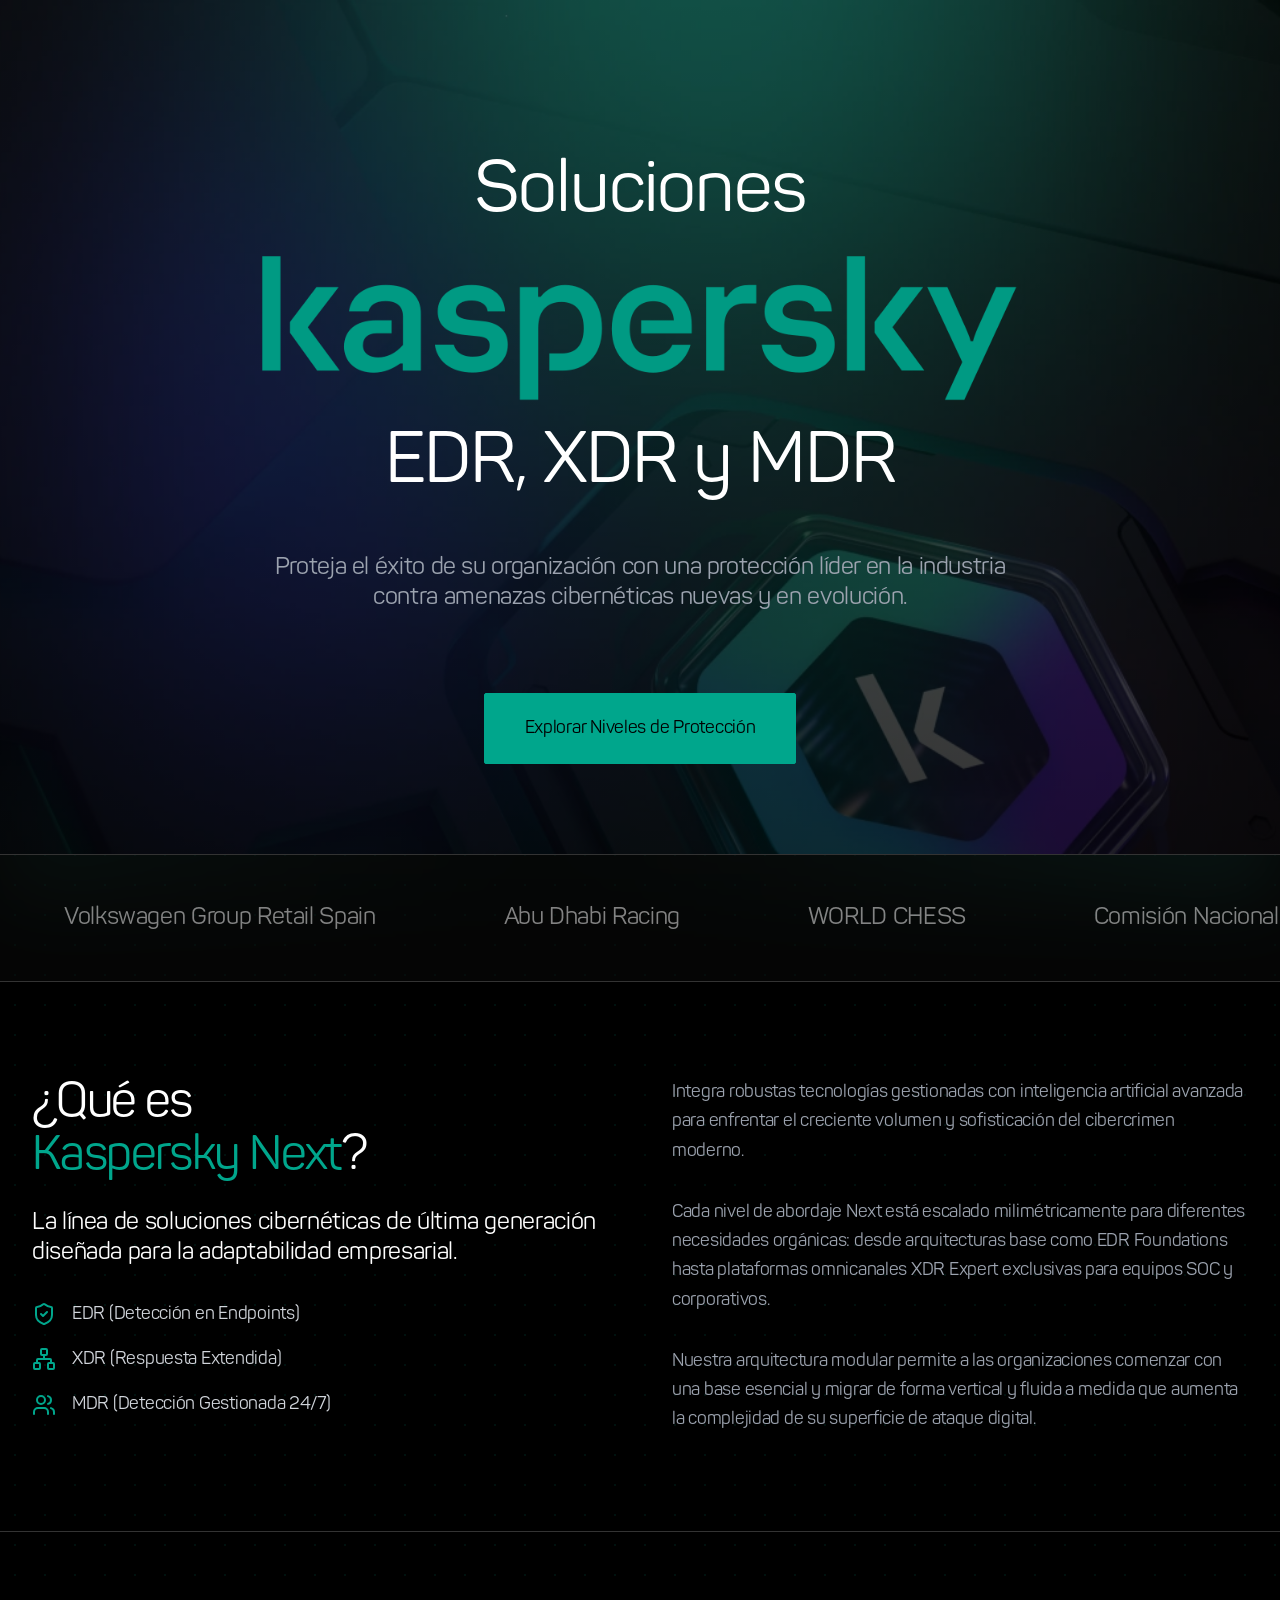
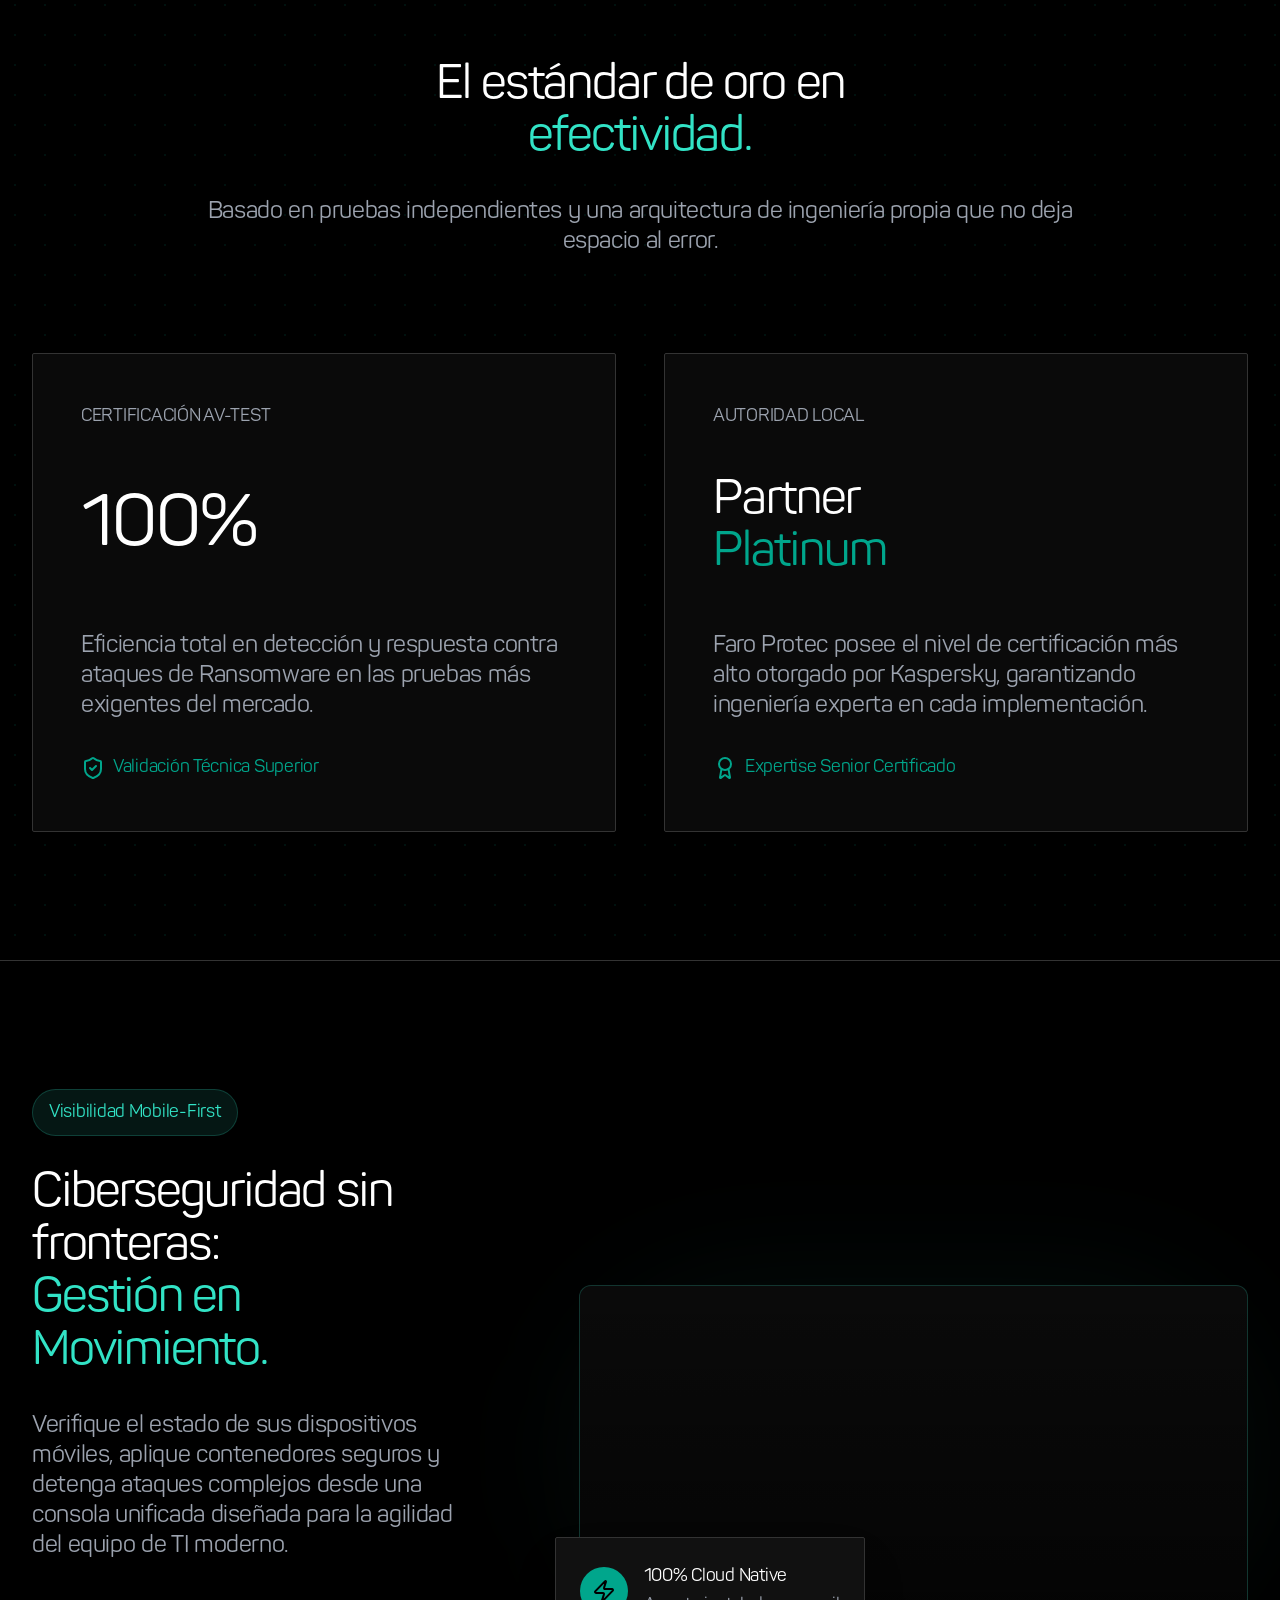
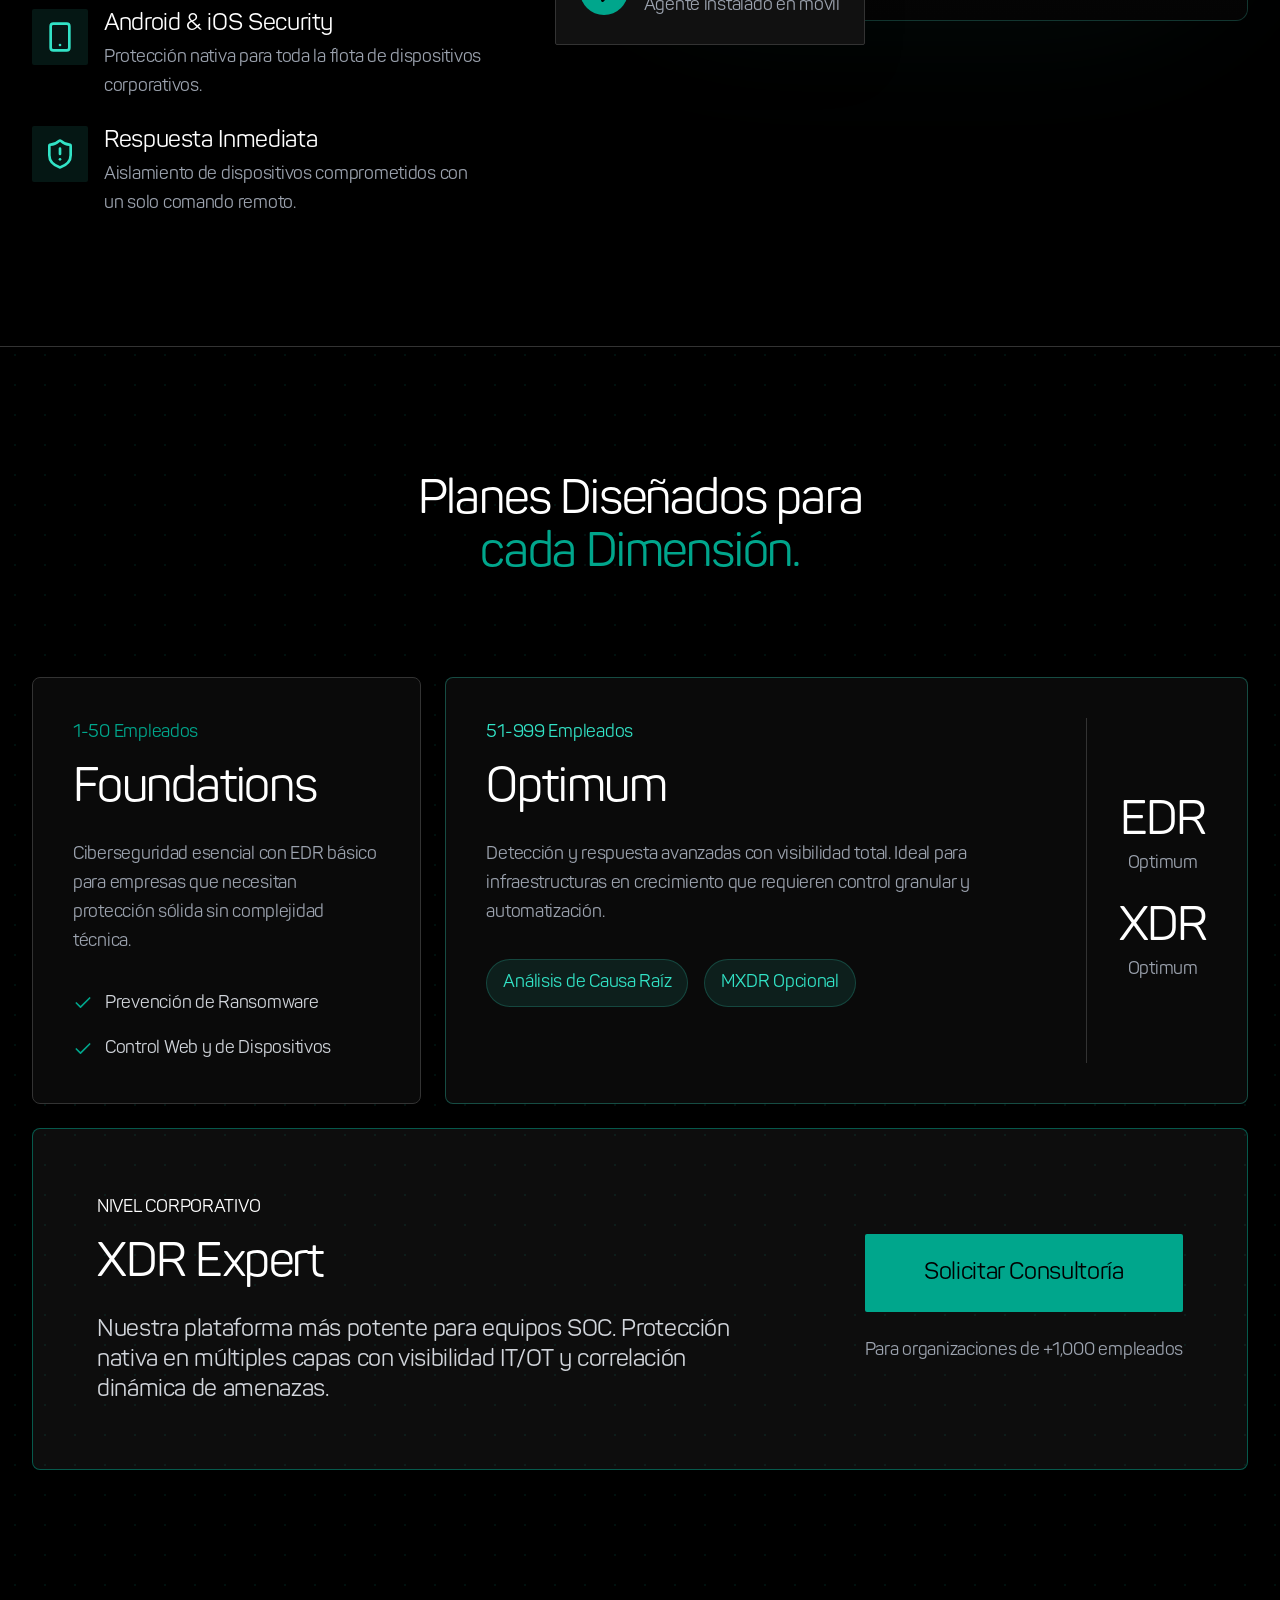
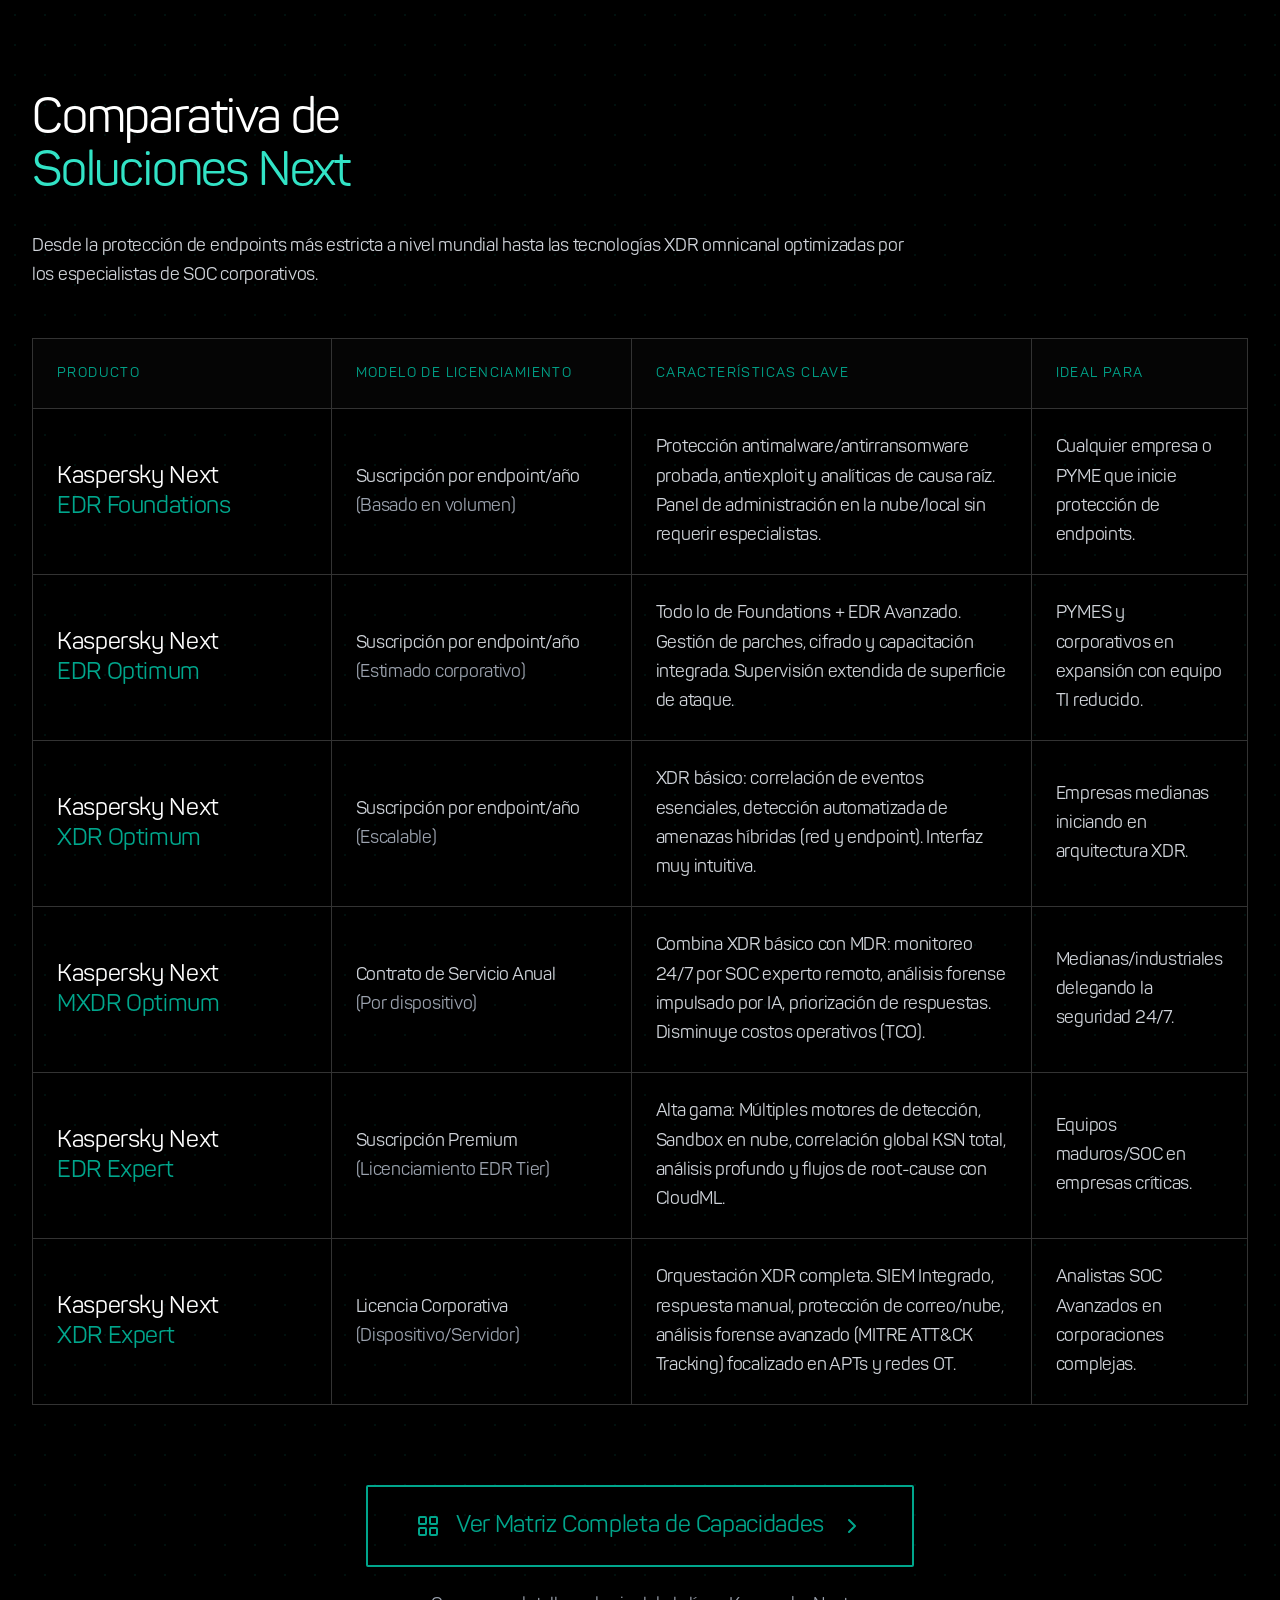
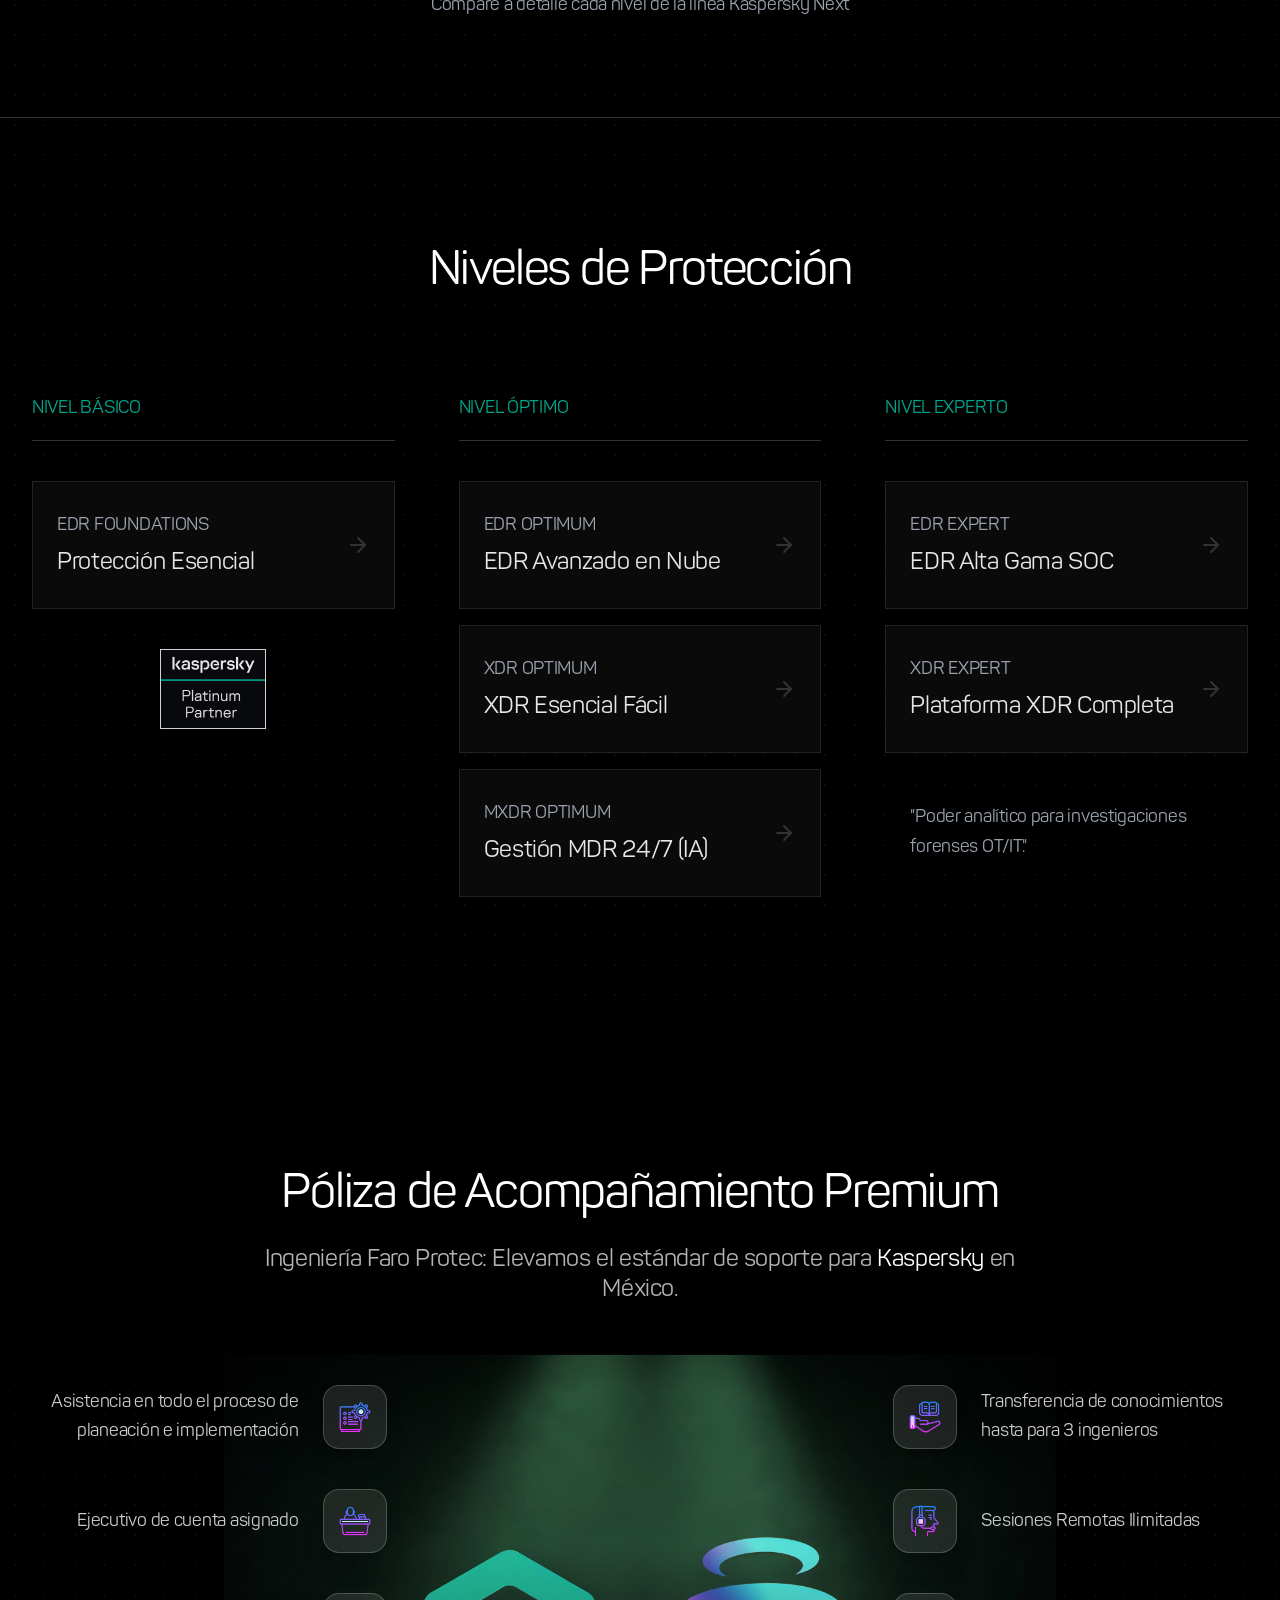
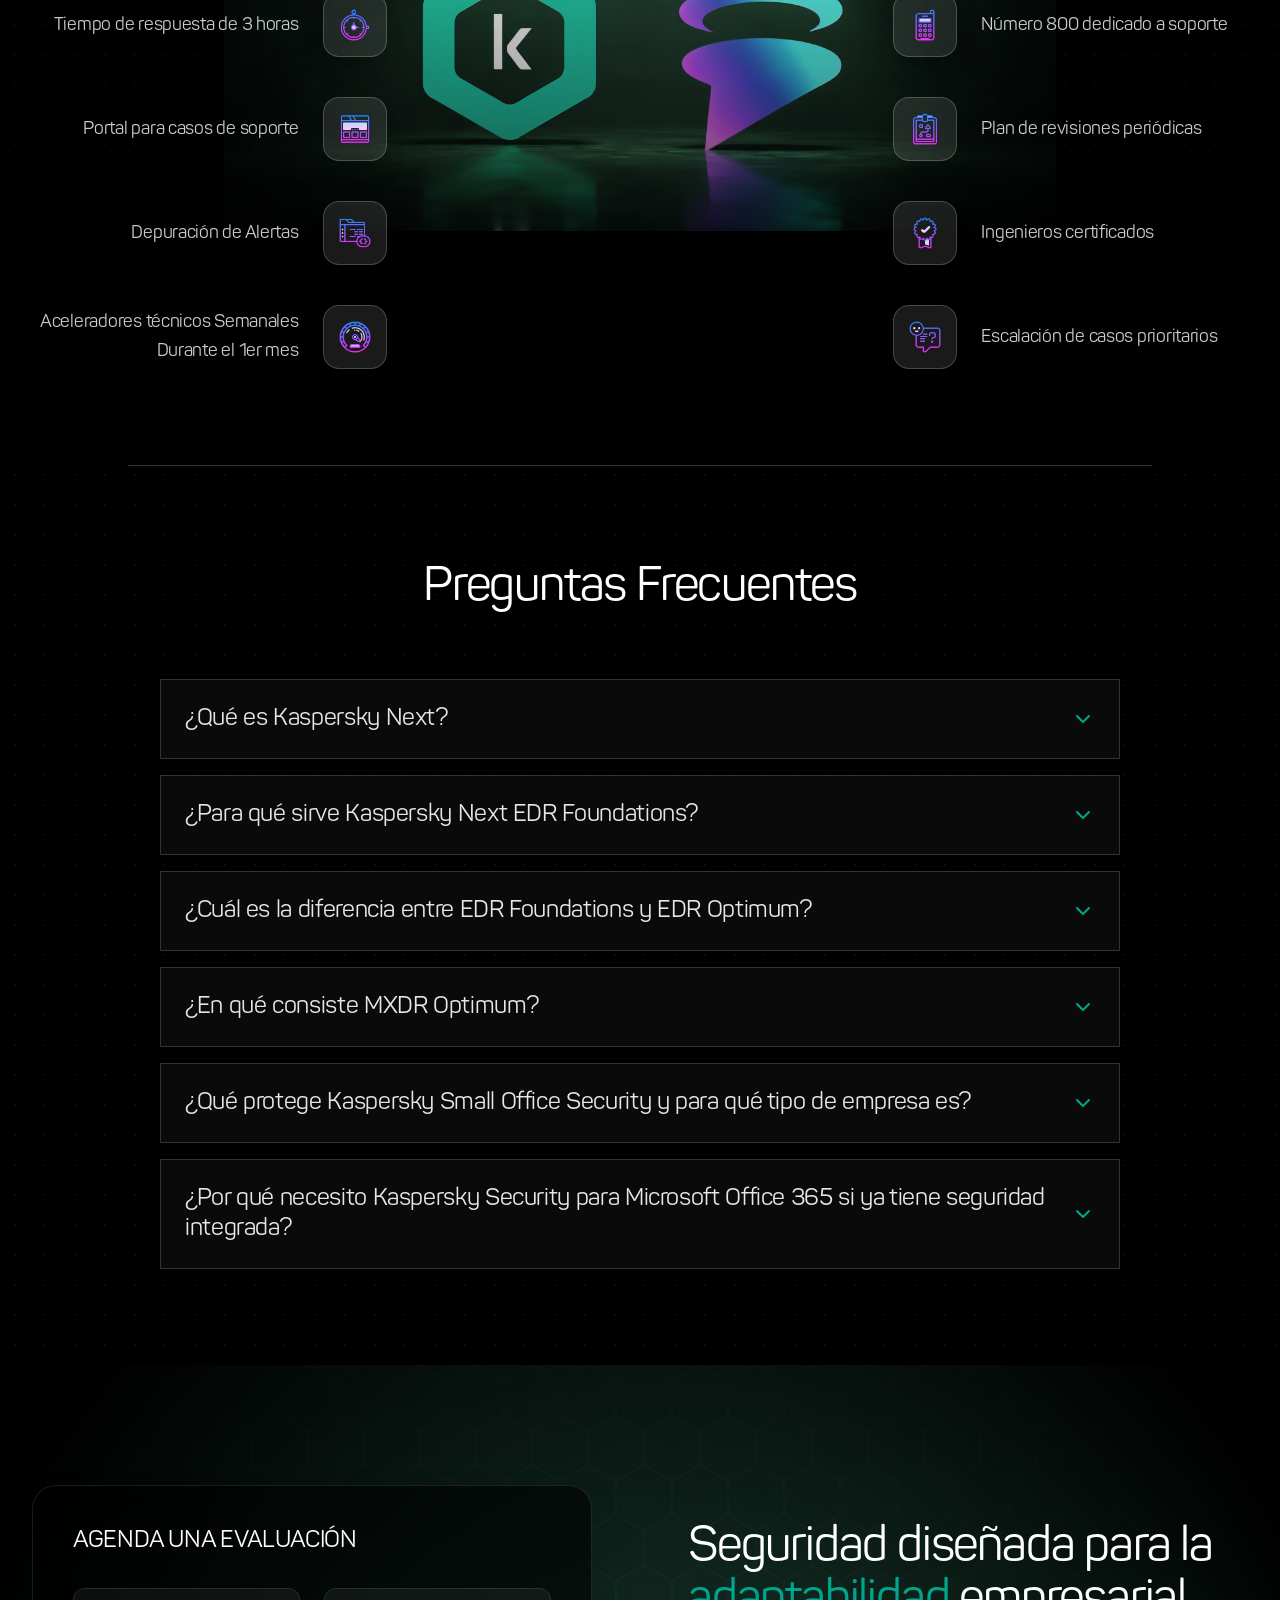
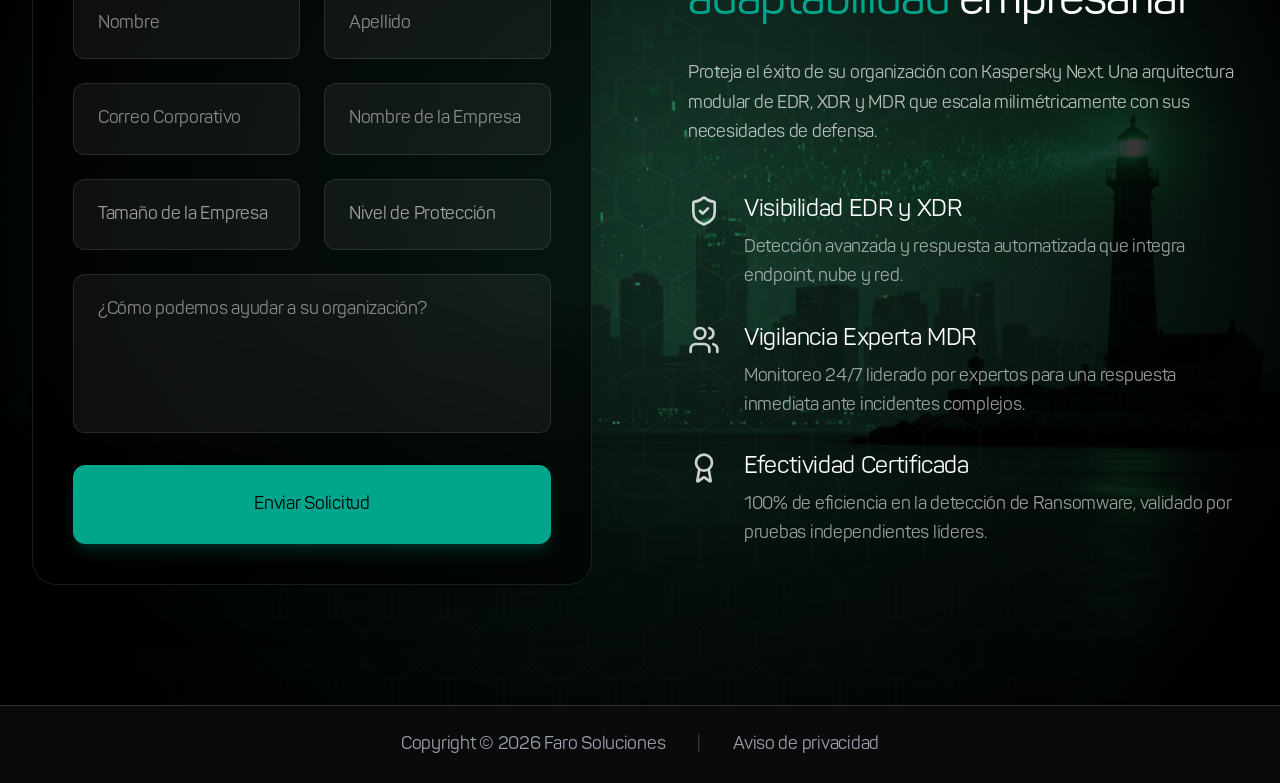
==== index.html @ 7a1fc02d "Design: Replaced text placeholder with Platinum Partner badge in Foundations section" ====
<!DOCTYPE html>
<html lang="es">

<head>
    <meta charset="UTF-8">
    <meta name="viewport" content="width=device-width, initial-scale=1.0">
    <meta name="description"
        content="Descubra Kaspersky Next, la nueva línea de ciberseguridad empresarial: soluciones EDR, XDR y MDR con IA avanzada. Compare funcionalidades, precios estimados y solicite una demo gratis.">
    <title>Kaspersky Next: soluciones EDR, XDR y MDR de ciberseguridad para empresas</title>
    <link rel="icon" type="image/webp" href="./public/images/faroprotec.webp">

    <!-- LCP Optimization -->
    <link rel="preload" as="image" href="./public/images/masthead-tablet-1x-q93.webp" fetchpriority="high">

    <!-- Font Preload Optimization -->
    <link rel="preload" href="./public/fonts/Panton-Regular.otf" as="font" type="font/otf" crossorigin>

    <!-- Tailwind CSS (Local) -->
    <script src="./public/js/tailwind.min.js"></script>
    <script>
        tailwind.config = {
            theme: {
                extend: {
                    colors: {
                        kaspersky: {
                            green: '#00a68c',
                            cyan: '#32e3c6',
                            black: '#000000',
                            gray: '#0a0a0a',
                            border: '#333333'
                        }
                    }
                }
            }
        }
    </script>

    <!-- Lucide Icons (Local) -->
    <script src="./public/js/lucide.min.js"></script>

    <style>
        /* REGLA DE ORO TIPOGRÁFICA: Local Panton Loader */
        @font-face {
            font-family: 'Panton';
            src: url('./public/fonts/Panton-Regular.otf') format('opentype');
            font-weight: 400;
            font-style: normal;
            font-display: swap;
        }

        /* 1. Normalización Global */
        body {
            font-family: 'Panton', sans-serif;
            background-color: #000000;
            background-image: radial-gradient(rgba(0, 166, 140, 0.1) 1px, transparent 1px);
            background-size: 30px 30px;
            color: #ffffff;
            font-weight: 400 !important;
            letter-spacing: -0.015em !important;
            -webkit-font-smoothing: antialiased;
            overflow-x: hidden;
            position: relative;
            min-height: 100vh;
        }

        .ambient-glow {
            position: fixed;
            top: 0;
            left: 0;
            width: 100%;
            height: 100%;
            background:
                radial-gradient(circle at 0% 0%, rgba(0, 166, 140, 0.22), transparent 50%),
                radial-gradient(circle at 100% 100%, rgba(50, 227, 198, 0.15), transparent 50%),
                radial-gradient(circle at 100% 0%, rgba(0, 166, 140, 0.1), transparent 40%),
                radial-gradient(circle at 0% 100%, rgba(50, 227, 198, 0.1), transparent 40%);
            pointer-events: none;
            z-index: 0;
            filter: blur(40px);
        }

        /* Remoción global de font-weights y estandarización a 400 */
        h1,
        h2,
        h3,
        h4,
        h5,
        h6,
        p,
        a,
        span,
        button,
        b,
        strong,
        th,
        td,
        div {
            font-weight: 400 !important;
        }

        /* 2. Definición de Niveles Estrictos (Regla de Oro) */
        .text-lg {
            font-size: 1.125rem !important;
            line-height: 1.625 !important;
            letter-spacing: -0.015em !important;
        }

        .text-2xl,
        .text-xl {
            font-size: 1.5rem !important;
            line-height: 1.25 !important;
            letter-spacing: -0.015em !important;
        }

        .text-5xl,
        .text-4xl,
        .text-6xl {
            font-size: clamp(2.5rem, 5vw, 3rem) !important;
            line-height: 1.1 !important;
            letter-spacing: -0.025em !important;
        }

        .hero-title,
        .text-7xl,
        .text-8xl {
            font-size: clamp(3rem, 7vw, 4.5rem) !important;
            line-height: 1.1 !important;
            letter-spacing: -0.015em !important;
        }

        /* Estructuras Flat Design Sólidas */
        .flat-card {
            border: 1px solid #333333;
            background-color: #0a0a0a;
            border-radius: 12px;
            padding: 2rem;
        }

        /* Restricciones adicionales para Tablas y Acordeones Planos */
        .flat-table th,
        .flat-table td {
            border: 1px solid #333333;
            padding: 1.5rem;
            text-align: left;
        }

        .flat-table th {
            background-color: #050505;
            color: #00a68c;
            text-transform: uppercase;
            letter-spacing: 0.1em;
            font-size: 0.875rem;
        }

        /* Utility classes */
        .sr-only {
            position: absolute;
            width: 1px;
            height: 1px;
            padding: 0;
            margin: -1px;
            overflow: hidden;
            clip: rect(0, 0, 0, 0);
            white-space: nowrap;
            border-width: 0;
        }

        /* 5. Carrusel Infinito (Marquee) */
        .logo-marquee-container {
            width: 100%;
            overflow: hidden;
            position: relative;
            padding: 3rem 0;
            background: rgba(10, 10, 10, 0.5);
            border-bottom: 1px solid #333333;
        }

        .logo-marquee {
            display: flex;
            width: max-content;
            animation: marquee 30s linear infinite;
        }

        .logo-item {
            flex-shrink: 0;
            padding: 0 4rem;
            display: flex;
            align-items: center;
            justify-content: center;
            filter: grayscale(100%) brightness(2);
            opacity: 0.5;
            transition: opacity 0.3s ease;
        }

        .logo-item:hover {
            opacity: 1;
        }

        @keyframes marquee {
            0% {
                transform: translateX(0);
            }

            100% {
                transform: translateX(-50%);
            }
        }

        /* 6. Bento Grid Styles */
        .bento-grid {
            display: grid;
            grid-template-columns: repeat(12, 1fr);
            gap: 1.5rem;
        }

        .bento-item {
            background-color: #0a0a0a;
            border: 1px solid #333333;
            border-radius: 8px;
            padding: 2.5rem;
        }


        /* 7. Matrix Table & Modal Styles */
        #matrix-modal {
            display: none;
            position: fixed;
            inset: 0;
            z-index: 1000;
            background-color: rgba(0, 0, 0, 0.95);
            backdrop-filter: blur(20px);
            overflow-y: auto;
            padding: 4rem 1rem;
        }

        .matrix-container {
            max-width: 1200px;
            margin: 0 auto;
            background: #0a0a0b;
            border: 1px solid #333;
            box-shadow: 0 25px 50px -12px rgba(0, 0, 0, 0.5);
        }

        .matrix-table {
            width: 100%;
            border-collapse: collapse;
            table-layout: fixed;
        }

        .matrix-table th {
            padding: 2.5rem 1.5rem;
            background: #000;
            border-bottom: 2px solid #333;
            text-align: center;
        }

        .matrix-table td {
            padding: 1.5rem;
            border-bottom: 1px solid rgba(255, 255, 255, 0.05);
            vertical-align: middle;
            text-align: center;
        }

        .matrix-table tr:nth-child(even) {
            background-color: rgba(255, 255, 255, 0.02);
        }

        .matrix-table td:first-child {
            text-align: left;
            width: 40%;
        }

        .matrix-row-title {
            color: #32e3c6;
            font-size: 1.5rem;
            display: block;
            margin-bottom: 0.25rem;
            font-weight: bold;
        }

        .matrix-row-desc {
            font-size: 1.125rem;
            color: #888;
            line-height: 1.4;
        }

        .matrix-status-text {
            font-size: 1.125rem;
            color: #ccc;
        }

        /* Hero Background with Overlay */
        #hero {
            background-image: url('./public/images/masthead-tablet-1x-q93.webp');
            background-size: cover;
            background-position: center;
            background-repeat: no-repeat;
        }

        #hero::before {
            content: '';
            position: absolute;
            inset: 0;
            background: linear-gradient(to bottom, rgba(0, 0, 0, 0.6) 0%, rgba(0, 0, 0, 0.8) 100%);
            z-index: 1;
        }

        /* Sentinel Enclosure Effect for Contact Section */
        .section-contact-vibrant {
            position: relative;
            background: #000;
            padding: 120px 0;
            overflow: hidden;
            border-top: 1px solid var(--kaspersky-border);
        }

        .contact-bg-zoom {
            position: absolute;
            inset: 0;
            background-image: url('./public/images/gemini-2.5-flash-image_la_misma_imagen_pero_con_unfiltro_color_verde_kaspersky_en_el_ambiente._los_efec-0.jpg');
            background-size: 140%;
            background-position: 25% center;
            background-repeat: no-repeat;
            opacity: 0.65;
            z-index: 0;
        }

        /* FAQ: Justified text for long-form answers */
        details div p,
        details div li {
            text-align: justify;
            hyphens: auto;
        }

        .contact-bg-hex {
            position: absolute;
            inset: 0;
            background-image: url("data:image/svg+xml,%3Csvg xmlns='http://www.w3.org/2000/svg' width='56' height='100' viewBox='0 0 56 100'%3E%3Cpath d='M28 66L0 50L0 16L28 0L56 16L56 50L28 66L28 100' fill='none' stroke='white' stroke-opacity='0.05' stroke-width='1'/%3E%3C/svg%3E");
            background-size: 56px 100px;
            z-index: 1;
        }

        .contact-bg-mask {
            position: absolute;
            inset: 0;
            background: radial-gradient(circle at center, transparent 10%, #000 90%);
            z-index: 2;
        }

        /* Fix select options visibility */
        select option {
            background-color: #111;
            color: white;
        }

        .section-contact-vibrant .container-inner {
            position: relative;
            z-index: 10;
        }

        .benefit-item {
            display: flex;
            gap: 1.5rem;
            align-items: flex-start;
        }

        .benefit-icon {
            flex-shrink: 0;
            width: 2rem;
            height: 2rem;
            color: var(--kaspersky-green);
            opacity: 0.8;
        }
    </style>
</head>

<body class="bg-black text-white selection:bg-kaspersky-green selection:text-black">
    <div class="ambient-glow" aria-hidden="true"></div>

    <main>
        <!-- HERO SECTION (Clon Kaspesky Catalogue Hero) -->
        <section id="hero"
            class="relative min-h-[95vh] flex flex-col justify-center items-center overflow-hidden border-b border-kaspersky-border pt-16">
            <div class="relative z-10 text-center px-4 max-w-6xl w-full flex flex-col items-center">

                <!-- Título Gigante SEO -->
                <h1 class="text-7xl mb-12">
                    Soluciones<br>
                    <img src="./public/images/Kaspersky_logo.svg.png" alt="Kaspersky Next"
                        class="h-24 md:h-40 object-contain inline-block my-4"><br>
                    EDR, XDR y MDR
                </h1>
                <p class="text-2xl text-gray-400 max-w-3xl leading-snug">
                    Proteja el éxito de su organización con una protección líder en la
                    industria contra amenazas cibernéticas nuevas y en evolución.
                </p>

                <!-- Boton CTA (Flat) -->
                <a href="#modal-matrix"
                    class="inline-block mt-20 px-10 py-5 bg-kaspersky-green text-black text-lg border border-kaspersky-green rounded-sm">
                    Explorar Niveles de Protección
                </a>
            </div>

            </div>
        </section>

        <!-- LOGO CAROUSEL (Trust Section - Clientes Globales) -->
        <div class="logo-marquee-container">
            <div class="logo-marquee" id="marquee-inner">
                <!-- First Set -->
                <div class="logo-item"><span class="text-2xl text-white font-bold tracking-tighter">Volkswagen Group
                        Retail
                        Spain</span></div>
                <div class="logo-item"><span class="text-2xl text-white font-bold tracking-tighter">Abu Dhabi Racing
                    </span></div>
                <div class="logo-item"><span class="text-2xl text-white font-bold tracking-tighter">WORLD CHESS</span>
                </div>
                <div class="logo-item"><span class="text-2xl text-white font-bold tracking-tighter">Comisión Nacional de
                        Riego</span></div>
                <div class="logo-item"><span class="text-2xl text-white font-bold tracking-tighter">Qatar Olympic
                        Committee
                        UNIVERSITY</span></div>
                <div class="logo-item"><span class="text-2xl text-white font-bold tracking-tighter">HANKOOK TIRE</span>
                </div>
                <div class="logo-item"><span class="text-2xl text-white font-bold tracking-tighter">AGC Glass
                        Germany</span>
                </div>
                <div class="logo-item"><span class="text-2xl text-white font-bold tracking-tighter">Global Energía Group
                    </span></div>
                <div class="logo-item"><span class="text-2xl text-white font-bold tracking-tighter">Gobierno del Estado
                        de
                        Guanajuato</span></div>

                <!-- Duplicate for Infinite Scroll -->
                <div class="logo-item"><span class="text-2xl text-white font-bold tracking-tighter">Volkswagen Group
                        Retail
                        Spain</span></div>
                <div class="logo-item"><span class="text-2xl text-white font-bold tracking-tighter">Abu Dhabi Racing
                    </span></div>
                <div class="logo-item"><span class="text-2xl text-white font-bold tracking-tighter">WORLD CHESS</span>
                </div>
                <div class="logo-item"><span class="text-2xl text-white font-bold tracking-tighter">Comisión Nacional de
                        Riego</span></div>
                <div class="logo-item"><span class="text-2xl text-white font-bold tracking-tighter">Qatar Olympic
                        Committee
                        UNIVERSITY</span></div>
                <div class="logo-item"><span class="text-2xl text-white font-bold tracking-tighter">HANKOOK TIRE</span>
                </div>
                <div class="logo-item"><span class="text-2xl text-white font-bold tracking-tighter">AGC Glass
                        Germany</span>
                </div>
                <div class="logo-item"><span class="text-2xl text-white font-bold tracking-tighter">Global Energía Group
                    </span></div>
                <div class="logo-item"><span class="text-2xl text-white font-bold tracking-tighter">Gobierno del Estado
                        de
                        Guanajuato</span></div>
            </div>
        </div>

        <!-- SECTION 2: INTRODUCCION A NEXT -->
        <section class="py-24 px-8 max-w-7xl mx-auto border-b border-kaspersky-border">
            <div class="grid lg:grid-cols-2 gap-16 items-start">
                <div>
                    <h2 class="text-5xl md:text-5xl lg:text-5xl tracking-tight leading-[1.1] mb-6">¿Qué es <br><span
                            class="text-kaspersky-green">Kaspersky Next</span>?</h2>
                    <p class="text-2xl text-white leading-snug mb-8">
                        La línea de soluciones cibernéticas de última generación diseñada para la adaptabilidad
                        empresarial.
                    </p>
                    <div class="flex flex-col gap-4">
                        <div class="flex items-center gap-4 text-lg text-gray-300">
                            <i data-lucide="shield-check" class="text-kaspersky-green"></i> EDR (Detección en Endpoints)
                        </div>
                        <div class="flex items-center gap-4 text-lg text-gray-300">
                            <i data-lucide="network" class="text-kaspersky-green"></i> XDR (Respuesta Extendida)
                        </div>
                        <div class="flex items-center gap-4 text-lg text-gray-300">
                            <i data-lucide="users" class="text-kaspersky-green"></i> MDR (Detección Gestionada 24/7)
                        </div>
                    </div>
                </div>
                <div class="text-lg text-gray-400 space-y-8 leading-relaxed">
                    <p>Integra robustas tecnologías gestionadas con inteligencia artificial avanzada para enfrentar el
                        creciente volumen y sofisticación del cibercrimen moderno.</p>
                    <p>Cada nivel de abordaje <strong>Next</strong> está escalado milimétricamente para diferentes
                        necesidades orgánicas: desde arquitecturas base como EDR Foundations hasta plataformas
                        omnicanales
                        XDR Expert exclusivas para equipos SOC y corporativos.</p>
                    <p>Nuestra arquitectura modular permite a las organizaciones comenzar con una base esencial y migrar
                        de
                        forma vertical y fluida a medida que aumenta la complejidad de su superficie de ataque digital.
                    </p>
                </div>
            </div>
        </section>

        <!-- SECTION: ¿POR QUÉ ELEGIR NEXT? (Authority & Stats) -->
        <section class="py-32 px-8 max-w-7xl mx-auto border-b border-kaspersky-border">
            <div class="text-center mb-24">
                <h2 class="text-5xl md:text-7xl tracking-tighter mb-8">El estándar de oro en <br><span
                        class="text-kaspersky-cyan">efectividad.</span></h2>
                <p class="text-2xl text-gray-400 max-w-4xl mx-auto">Basado en pruebas independientes y una arquitectura
                    de
                    ingeniería propia que no deja espacio al error.</p>
            </div>

            <div class="grid md:grid-cols-2 gap-12">
                <!-- Metric Card -->
                <div class="p-12 border border-[#333] bg-[#0a0a0a] rounded-sm relative overflow-hidden">
                    <div class="relative z-10">
                        <div class="text-lg uppercase tracking-widest text-gray-400 mb-4">Certificación AV-TEST</div>
                        <div class="h-40 flex items-center mb-6">
                            <h3 class="text-7xl font-bold text-white">100%</h3>
                        </div>
                        <p class="text-2xl text-gray-400 leading-snug mb-8">Eficiencia total en detección y respuesta
                            contra
                            ataques de Ransomware en las pruebas más exigentes del mercado.</p>
                        <div class="flex items-center gap-2 text-kaspersky-green text-lg">
                            <i data-lucide="shield-check"></i>
                            <span>Validación Técnica Superior</span>
                        </div>
                    </div>
                </div>

                <!-- Partner Card -->
                <div class="p-12 border border-[#333] bg-[#0a0a0a] rounded-sm relative overflow-hidden">
                    <div class="relative z-10">
                        <div class="text-lg uppercase tracking-widest text-gray-400 mb-4">Autoridad Local</div>
                        <div class="h-40 flex items-center mb-6">
                            <h3 class="text-5xl text-white">Partner <br><span
                                    class="text-kaspersky-green">Platinum</span>
                            </h3>
                        </div>
                        <p class="text-2xl text-gray-400 leading-snug mb-8">Faro Protec posee el nivel de certificación
                            más
                            alto otorgado por Kaspersky, garantizando ingeniería experta en cada implementación.</p>
                        <div class="flex items-center gap-2 text-kaspersky-green text-lg">
                            <i data-lucide="award"></i>
                            <span>Expertise Senior Certificado</span>
                        </div>
                    </div>
                </div>
            </div>
        </section>
        <!-- SECTION: SEGURIDAD MOBILE-FIRST (Split Screen) -->
        <section class="py-32 px-8 bg-black border-b border-kaspersky-border overflow-hidden">
            <div class="max-w-[1400px] mx-auto grid grid-cols-12 gap-12 md:gap-24 items-center">

                <!-- Content Column -->
                <div class="col-span-12 md:col-span-5 flex flex-col gap-8 order-2 md:order-1">
                    <div
                        class="inline-block px-4 py-2 bg-kaspersky-cyan/10 border border-kaspersky-cyan/20 text-kaspersky-cyan text-lg rounded-full w-max">
                        Visibilidad Mobile-First
                    </div>
                    <h2 class="text-5xl md:text-7xl tracking-tighter">Ciberseguridad sin fronteras: <br><span
                            class="text-kaspersky-cyan">Gestión en Movimiento.</span></h2>
                    <p class="text-2xl text-gray-400 leading-snug">
                        Verifique el estado de sus dispositivos móviles, aplique contenedores seguros y detenga ataques
                        complejos desde una consola unificada diseñada para la agilidad del equipo de TI moderno.
                    </p>
                    <div class="space-y-6 mt-4">
                        <div class="flex items-start gap-4">
                            <div class="p-3 bg-kaspersky-cyan/10 rounded-sm">
                                <i data-lucide="smartphone" class="w-8 h-8 text-kaspersky-cyan"></i>
                            </div>
                            <div>
                                <h3 class="text-2xl text-white mb-1">Android & iOS Security</h3>
                                <p class="text-lg text-gray-400">Protección nativa para toda la flota de dispositivos
                                    corporativos.</p>
                            </div>
                        </div>
                        <div class="flex items-start gap-4">
                            <div class="p-3 bg-kaspersky-cyan/10 rounded-sm">
                                <i data-lucide="shield-alert" class="w-8 h-8 text-kaspersky-cyan"></i>
                            </div>
                            <div>
                                <h3 class="text-2xl text-white mb-1">Respuesta Inmediata</h3>
                                <p class="text-lg text-gray-400">Aislamiento de dispositivos comprometidos con un solo
                                    comando remoto.</p>
                            </div>
                        </div>
                    </div>
                </div>

                <!-- Video Column -->
                <div class="col-span-12 md:col-span-7 relative order-1 md:order-2">
                    <div class="absolute inset-0 bg-kaspersky-cyan/5 blur-3xl rounded-full"></div>
                    <div
                        class="relative flat-card overflow-hidden border border-kaspersky-cyan/20 rounded-xl group p-0">
                        <video autoplay muted loop playsinline
                            class="w-full h-auto scale-100 group-hover:scale-110 transition-transform duration-[2000ms]">
                            <source src="./public/video/Kaspersky Anti-Ransomware Tool.mp4" type="video/mp4">
                        </video>
                        <div class="absolute inset-0 bg-gradient-to-t from-black/60 to-transparent pointer-events-none">
                        </div>
                    </div>
                    <!-- Mini Overlay Badge -->
                    <div
                        class="absolute -bottom-6 -left-6 bg-[#111] border border-[#333] p-6 rounded-sm shadow-2xl hidden lg:block z-20">
                        <div class="flex items-center gap-4">
                            <div class="w-12 h-12 bg-kaspersky-green rounded-full flex items-center justify-center">
                                <i data-lucide="zap" class="w-6 h-6 text-black"></i>
                            </div>
                            <div>
                                <div class="text-white text-lg font-bold">100% Cloud Native</div>
                                <div class="text-gray-400 text-lg">Agente instalado en movil</div>
                            </div>
                        </div>
                    </div>
                </div>

            </div>
        </section>


        <!-- SECTION: PLANES Y NIVELES (Bento Grid) -->
        <section class="py-32 px-8 max-w-7xl mx-auto">
            <div class="text-center mb-24">
                <h2 class="text-5xl md:text-7xl tracking-tighter">Planes Diseñados para <br><span
                        class="text-kaspersky-green">cada Dimensión.</span></h2>
            </div>

            <div class="bento-grid">
                <!-- Box 1: Small (Foundations) -->
                <div class="bento-item col-span-12 lg:col-span-4 flex flex-col justify-between">
                    <div>
                        <div class="text-lg text-kaspersky-green mb-4">1-50 Empleados</div>
                        <h3 class="text-5xl text-white mb-6">Foundations</h3>
                        <p class="text-lg text-gray-400 mb-8 leading-relaxed">Ciberseguridad esencial con EDR básico
                            para
                            empresas que necesitan protección sólida sin complejidad técnica.</p>
                    </div>
                    <ul class="space-y-4 text-lg text-gray-300">
                        <li class="flex items-center gap-3"><i data-lucide="check"
                                class="w-5 h-5 text-kaspersky-green"></i>
                            Prevención de Ransomware</li>
                        <li class="flex items-center gap-3"><i data-lucide="check"
                                class="w-5 h-5 text-kaspersky-green"></i>
                            Control Web y de Dispositivos</li>
                    </ul>
                </div>

                <!-- Box 2: Medium (Optimum) -->
                <div
                    class="bento-item col-span-12 lg:col-span-8 border-kaspersky-cyan/30 flex flex-col md:flex-row gap-8">
                    <div class="flex-1">
                        <div class="text-lg text-kaspersky-cyan mb-4">51-999 Empleados</div>
                        <h3 class="text-5xl text-white mb-6">Optimum</h3>
                        <p class="text-lg text-gray-400 mb-8 leading-relaxed">Detección y respuesta avanzadas con
                            visibilidad total. Ideal para infraestructuras en crecimiento que requieren control granular
                            y
                            automatización.</p>
                        <div class="flex flex-wrap gap-4">
                            <span
                                class="px-4 py-2 bg-kaspersky-cyan/10 border border-kaspersky-cyan/20 text-kaspersky-cyan rounded-full text-lg">Análisis
                                de Causa Raíz</span>
                            <span
                                class="px-4 py-2 bg-kaspersky-cyan/10 border border-kaspersky-cyan/20 text-kaspersky-cyan rounded-full text-lg">MXDR
                                Opcional</span>
                        </div>
                    </div>
                    <div class="hidden md:flex flex-col justify-center gap-6 border-l border-[#333] pl-8">
                        <div class="text-center">
                            <div class="text-5xl text-white">EDR</div>
                            <div class="text-lg text-gray-400">Optimum</div>
                        </div>
                        <div class="text-center">
                            <div class="text-5xl text-white">XDR</div>
                            <div class="text-lg text-gray-400">Optimum</div>
                        </div>
                    </div>
                </div>

                <!-- Box 3: Enterprise (Expert) -->
                <div
                    class="bento-item col-span-12 lg:col-span-12 bg-white/5 border-kaspersky-green/50 flex flex-col lg:flex-row items-center justify-between p-16">
                    <div class="max-w-2xl mb-8 lg:mb-0">
                        <div class="text-lg text-white mb-4 uppercase tracking-[0.3em]">Nivel Corporativo</div>
                        <h3 class="text-5xl text-white mb-6">XDR Expert</h3>
                        <p class="text-2xl text-gray-300 leading-relaxed">Nuestra plataforma más potente para equipos
                            SOC.
                            Protección nativa en múltiples capas con visibilidad IT/OT y correlación dinámica de
                            amenazas.
                        </p>
                    </div>
                    <div class="flex flex-col gap-6 w-full lg:w-auto">
                        <button onclick="document.getElementById('demo-form').scrollIntoView({behavior: 'smooth'})"
                            class="px-12 py-6 bg-kaspersky-green text-black text-2xl font-bold rounded-sm">Solicitar
                            Consultoría</button>
                        <p class="text-lg text-gray-400 text-center">Para organizaciones de +1,000 empleados</p>
                    </div>
                </div>
            </div>
        </section>

        <!-- SECTION 3: TABLA COMPARATIVA KASPERSKY NEXT -->
        <section class="py-24 px-8 max-w-7xl mx-auto border-b border-kaspersky-border">
            <h2 class="text-5xl md:text-5xl lg:text-5xl tracking-tight mb-8">Comparativa de <br><span
                    class="text-kaspersky-cyan">Soluciones Next</span></h2>
            <p class="text-lg text-gray-300 leading-relaxed mb-12 max-w-4xl">
                Desde la protección de endpoints más estricta a nivel mundial hasta las tecnologías XDR omnicanal
                optimizadas por los especialistas de SOC corporativos.
            </p>

            <div class="overflow-x-auto">
                <table class="w-full flat-table">
                    <thead>
                        <tr>
                            <th class="w-1/4">Producto</th>
                            <th class="w-1/4">Modelo de Licenciamiento</th>
                            <th class="w-1/3">Características Clave</th>
                            <th class="w-1/6">Ideal para</th>
                        </tr>
                    </thead>
                    <tbody class="text-gray-300">
                        <tr class=" transition-none">
                            <td class="font-bold text-white text-2xl">Kaspersky Next<br><span
                                    class="text-kaspersky-green">EDR Foundations</span></td>
                            <td class="text-lg">Suscripción por endpoint/año<br><span
                                    class="text-lg text-gray-400">(Basado
                                    en
                                    volumen)</span></td>
                            <td class="text-lg">Protección antimalware/antirransomware probada, antiexploit y analíticas
                                de
                                causa raíz. Panel de administración en la nube/local sin requerir especialistas.</td>
                            <td class="text-lg">Cualquier empresa o PYME que inicie protección de endpoints.</td>
                        </tr>
                        <tr class=" transition-none">
                            <td class="font-bold text-white text-2xl">Kaspersky Next<br><span
                                    class="text-kaspersky-green">EDR Optimum</span></td>
                            <td class="text-lg">Suscripción por endpoint/año<br><span
                                    class="text-lg text-gray-400">(Estimado
                                    corporativo)</span></td>
                            <td class="text-lg">Todo lo de Foundations + EDR Avanzado. Gestión de parches, cifrado y
                                capacitación integrada. Supervisión extendida de superficie de ataque.</td>
                            <td class="text-lg">PYMES y corporativos en expansión con equipo TI reducido.</td>
                        </tr>
                        <tr class=" transition-none">
                            <td class="font-bold text-white text-2xl">Kaspersky Next<br><span
                                    class="text-kaspersky-green">XDR Optimum</span></td>
                            <td class="text-lg">Suscripción por endpoint/año<br><span
                                    class="text-lg text-gray-400">(Escalable)</span></td>
                            <td class="text-lg">XDR básico: correlación de eventos esenciales, detección automatizada de
                                amenazas híbridas (red y endpoint). Interfaz muy intuitiva.</td>
                            <td class="text-lg">Empresas medianas iniciando en arquitectura XDR.</td>
                        </tr>
                        <tr class=" transition-none">
                            <td class="font-bold text-white text-2xl">Kaspersky Next<br><span
                                    class="text-kaspersky-green">MXDR Optimum</span></td>
                            <td class="text-lg">Contrato de Servicio Anual<br><span class="text-lg text-gray-400">(Por
                                    dispositivo)</span>
                            </td>
                            <td class="text-lg">Combina XDR básico con MDR: monitoreo 24/7 por SOC experto remoto,
                                análisis
                                forense impulsado por IA, priorización de respuestas. Disminuye costos operativos (TCO).
                            </td>
                            <td class="text-lg">Medianas/industriales delegando la seguridad 24/7.</td>
                        </tr>
                        <tr class=" transition-none">
                            <td class="font-bold text-white text-2xl">Kaspersky Next<br><span class="text-kaspersky-green">EDR Expert</span></td>
                            <td class="text-lg">Suscripción Premium<br><span
                                    class="text-lg text-gray-400">(Licenciamiento
                                    EDR Tier)</span>
                            </td>
                            <td class="text-lg">Alta gama: Múltiples motores de detección, Sandbox en nube, correlación
                                global KSN total, análisis profundo y flujos de root-cause con CloudML. </td>
                            <td class="text-lg">Equipos maduros/SOC en empresas críticas.</td>
                        </tr>
                        <tr class=" transition-none">
                            <td class="font-bold text-white text-2xl">Kaspersky Next<br><span class="text-kaspersky-green">XDR Expert</span></td>
                            <td class="text-lg">Licencia Corporativa<br><span
                                    class="text-lg text-gray-400">(Dispositivo/Servidor)</span>
                            </td>
                            <td class="text-lg">Orquestación XDR completa. SIEM Integrado, respuesta manual, protección
                                de
                                correo/nube, análisis forense avanzado (MITRE ATT&CK Tracking) focalizado en APTs y
                                redes
                                OT.</td>
                            <td class="text-lg">Analistas SOC Avanzados en corporaciones complejas.</td>
                        </tr>
                    </tbody>
                </table>

                <!-- Matrix Button Overlay -->
                <div class="mt-20 text-center">
                    <button onclick="openMatrixModal()"
                        class="group relative inline-flex items-center gap-4 px-12 py-6 bg-transparent border-2 border-kaspersky-green text-kaspersky-green text-2xl font-bold rounded-sm hover:bg-kaspersky-green hover:text-black duration-300">
                        <i data-lucide="layout-grid" class="w-6 h-6"></i>
                        Ver Matriz Completa de Capacidades
                        <i data-lucide="chevron-right" class="w-6 h-6 transition-transform"></i>
                    </button>
                    <p class="mt-6 text-gray-400 text-lg">Compare a detalle cada nivel de la línea Kaspersky Next</p>
                </div>
            </div>
        </section>

        <!-- SECTION 4: KASPERSKY NEXT MODALS MATRIX -->
        <section id="modal-matrix" class="py-32 px-8 max-w-7xl mx-auto">
            <h2 class="text-5xl md:text-7xl text-center mb-24 tracking-tight">Niveles de Protección</h2>
            <div class="grid grid-cols-1 lg:grid-cols-3 gap-16">

                <!-- Category 1: Foundations -->
                <div class="space-y-10">
                    <div class="text-lg tracking-[0.2em] uppercase text-kaspersky-green border-b border-[#333] pb-4">
                        Nivel
                        Básico</div>
                    <div class="space-y-4">
                        <button onclick="openModal('modal-next-edr-foundations')"
                            class="w-full text-left flex items-center justify-between p-6 border border-[#222] bg-[#0a0a0a]  hover:border-kaspersky-green transition-none group h-32">
                            <div class="flex flex-col gap-2">
                                <span class="text-lg text-gray-400 uppercase tracking-widest">EDR Foundations</span>
                                <span class="text-2xl text-gray-200">Protección
                                    Esencial</span>
                            </div>
                            <i data-lucide="arrow-right" class="w-6 h-6 text-[#333] flex-shrink-0"></i>
                        </button>
                        <div class="p-6 border border-transparent h-32 flex items-center justify-center">
                            <img src="./public/images/platinum_2.png" alt="Kaspersky Platinum Partner" class="h-20 w-auto opacity-90">
                        </div>
                    </div>
                </div>

                <!-- Category 2: Optimum / MDR -->
                <div class="space-y-10">
                    <div class="text-lg tracking-[0.2em] uppercase text-kaspersky-green border-b border-[#333] pb-4">
                        Nivel
                        Óptimo</div>
                    <div class="space-y-4">
                        <button onclick="openModal('modal-next-edr-optimum')"
                            class="w-full text-left flex items-center justify-between p-6 border border-[#222] bg-[#0a0a0a]  hover:border-kaspersky-green transition-none group h-32">
                            <div class="flex flex-col gap-2">
                                <span class="text-lg text-gray-400 uppercase tracking-widest">EDR Optimum</span>
                                <span class="text-2xl text-gray-200">EDR Avanzado en
                                    Nube</span>
                            </div>
                            <i data-lucide="arrow-right" class="w-6 h-6 text-[#333] flex-shrink-0"></i>
                        </button>
                        <button onclick="openModal('modal-next-xdr-optimum')"
                            class="w-full text-left flex items-center justify-between p-6 border border-[#222] bg-[#0a0a0a]  hover:border-kaspersky-green transition-none group h-32">
                            <div class="flex flex-col gap-2">
                                <span class="text-lg text-gray-400 uppercase tracking-widest">XDR Optimum</span>
                                <span class="text-2xl text-gray-200">XDR Esencial
                                    Fácil</span>
                            </div>
                            <i data-lucide="arrow-right" class="w-6 h-6 text-[#333] flex-shrink-0"></i>
                        </button>
                        <button onclick="openModal('modal-next-mxdr-optimum')"
                            class="w-full text-left flex items-center justify-between p-6 border border-[#222] bg-[#0a0a0a]  hover:border-kaspersky-green transition-none group h-32">
                            <div class="flex flex-col gap-2">
                                <span class="text-lg text-gray-400 uppercase tracking-widest">MXDR Optimum</span>
                                <span class="text-2xl text-gray-200">Gestión MDR 24/7
                                    (IA)</span>
                            </div>
                            <i data-lucide="arrow-right" class="w-6 h-6 text-[#333] flex-shrink-0"></i>
                        </button>
                    </div>
                </div>

                <!-- Category 3: Expert -->
                <div class="space-y-10">
                    <div class="text-lg tracking-[0.2em] uppercase text-kaspersky-green border-b border-[#333] pb-4">
                        Nivel Experto
                    </div>
                    <div class="space-y-4">
                        <button onclick="openModal('modal-next-edr-expert')"
                            class="w-full text-left flex items-center justify-between p-6 border border-[#222] bg-[#0a0a0a]  hover:border-kaspersky-green transition-none group h-32">
                            <div class="flex flex-col gap-2">
                                <span class="text-lg text-gray-400 uppercase tracking-widest">EDR Expert</span>
                                <span class="text-2xl text-gray-200">EDR Alta Gama SOC</span>
                            </div>
                            <i data-lucide="arrow-right" class="w-6 h-6 text-[#333] flex-shrink-0"></i>
                        </button>
                        <button onclick="openModal('modal-next-xdr-expert')"
                            class="w-full text-left flex items-center justify-between p-6 border border-[#222] bg-[#0a0a0a]  hover:border-kaspersky-green transition-none group h-32">
                            <div class="flex flex-col gap-2">
                                <span class="text-lg text-gray-400 uppercase tracking-widest">XDR Expert</span>
                                <span class="text-2xl text-gray-200">Plataforma XDR Completa</span>
                            </div>
                            <i data-lucide="arrow-right" class="w-6 h-6 text-[#333] flex-shrink-0"></i>
                        </button>
                        <div class="p-6 border border-transparent h-32 flex items-center">
                            <p class="text-lg text-gray-400">"Poder analítico para investigaciones forenses OT/IT."
                            </p>
                        </div>
                    </div>
                </div>

            </div>
        </section>

        <!-- PÓLIZA DE SOPORTE PREMIUM -->
        <section class="relative min-h-screen flex flex-col justify-center py-24 px-6 overflow-hidden" id="soporte">
            <!-- Background Layer -->
            <div class="absolute inset-0 z-0 overflow-hidden flex justify-center items-center">
                <div class="hidden lg:block relative w-full max-w-4xl px-8 transform translate-y-12">
                    <img src="./public/images/Kaspersky_Faro.webp"
                        class="w-full h-auto object-contain opacity-90 transition-opacity duration-700"
                        style="mask-image: radial-gradient(ellipse 90% 85% at center, black 50%, transparent 98%); -webkit-mask-image: radial-gradient(ellipse 90% 85% at center, black 50%, transparent 98%);"
                        alt="">
                </div>
                <div class="absolute inset-0 bg-gradient-to-b from-black via-transparent to-black"></div>
            </div>

            <div class="relative z-10 w-full max-w-[1440px] mx-auto text-center mb-20 mt-12">
                <h2 class="text-5xl md:text-5xl leading-tight text-white mb-6 font-normal tracking-tighter">
                    Póliza de Acompañamiento Premium
                </h2>
                <p class="text-2xl text-white/70 max-w-3xl mx-auto leading-relaxed">
                    Ingeniería Faro Protec: Elevamos el estándar de soporte para <span
                        class="text-white">Kaspersky</span> en México.
                </p>
            </div>

            <!-- Layout de 3 columnas -->
            <div
                class="relative z-10 grid grid-cols-1 lg:grid-cols-3 w-full max-w-7xl mx-auto gap-12 lg:gap-0 items-center">

                <!-- Columna Izquierda -->
                <div class="flex flex-col gap-10 items-end lg:pr-12">
                    <div class="flex items-center gap-6 justify-end w-full group">
                        <p class="text-lg text-white/80 leading-snug text-right">Asistencia en todo el proceso de
                            planeación e implementación</p>
                        <div
                            class="w-16 h-16 shrink-0 flex items-center justify-center p-3 rounded-2xl bg-white/10 border border-white/20 shadow-xl">
                            <img src="./public/images/polizas/1.png"
                                class="w-full h-full object-contain filter brightness-125" alt="">
                        </div>
                    </div>
                    <div class="flex items-center gap-6 justify-end w-full group">
                        <p class="text-lg text-white/80 leading-snug text-right">Ejecutivo de cuenta asignado</p>
                        <div
                            class="w-16 h-16 shrink-0 flex items-center justify-center p-3 rounded-2xl bg-white/10 border border-white/20 shadow-xl">
                            <img src="./public/images/polizas/2.png"
                                class="w-full h-full object-contain filter brightness-125" alt="">
                        </div>
                    </div>
                    <div class="flex items-center gap-6 justify-end w-full group">
                        <p class="text-lg text-white/80 leading-snug text-right">Tiempo de respuesta de 3 horas</p>
                        <div
                            class="w-16 h-16 shrink-0 flex items-center justify-center p-3 rounded-2xl bg-white/10 border border-white/20 shadow-xl">
                            <img src="./public/images/polizas/3.png"
                                class="w-full h-full object-contain filter brightness-125" alt="">
                        </div>
                    </div>
                    <div class="flex items-center gap-6 justify-end w-full group">
                        <p class="text-lg text-white/80 leading-snug text-right">Portal para casos de soporte</p>
                        <div
                            class="w-16 h-16 shrink-0 flex items-center justify-center p-3 rounded-2xl bg-white/10 border border-white/20 shadow-xl">
                            <img src="./public/images/polizas/4.png"
                                class="w-full h-full object-contain filter brightness-125" alt="">
                        </div>
                    </div>
                    <div class="flex items-center gap-6 justify-end w-full group">
                        <p class="text-lg text-white/80 leading-snug text-right">Depuración de Alertas</p>
                        <div
                            class="w-16 h-16 shrink-0 flex items-center justify-center p-3 rounded-2xl bg-white/10 border border-white/20 shadow-xl">
                            <img src="./public/images/polizas/5.png"
                                class="w-full h-full object-contain filter brightness-125" alt="">
                        </div>
                    </div>
                    <div class="flex items-center gap-6 justify-end w-full group">
                        <p class="text-lg text-white/80 leading-snug text-right">Aceleradores técnicos Semanales Durante
                            el 1er mes</p>
                        <div
                            class="w-16 h-16 shrink-0 flex items-center justify-center p-3 rounded-2xl bg-white/10 border border-white/20 shadow-xl">
                            <img src="./public/images/polizas/6.png"
                                class="w-full h-full object-contain filter brightness-125" alt="">
                        </div>
                    </div>
                </div>

                <!-- Columna Central: Espaciador Invisible -->
                <div class="hidden lg:block h-64"></div>

                <!-- Columna Derecha -->
                <div class="flex flex-col gap-10 items-start lg:pl-12">
                    <div class="flex items-center gap-6 group">
                        <div
                            class="w-16 h-16 shrink-0 flex items-center justify-center p-3 rounded-2xl bg-white/10 border border-white/20 shadow-xl">
                            <img src="./public/images/polizas/7.png"
                                class="w-full h-full object-contain filter brightness-125" alt="">
                        </div>
                        <p class="text-lg text-white/80 leading-snug">Transferencia de conocimientos hasta para 3
                            ingenieros</p>
                    </div>
                    <div class="flex items-center gap-6 group">
                        <div
                            class="w-16 h-16 shrink-0 flex items-center justify-center p-3 rounded-2xl bg-white/10 border border-white/20 shadow-xl">
                            <img src="./public/images/polizas/8.png"
                                class="w-full h-full object-contain filter brightness-125" alt="">
                        </div>
                        <p class="text-lg text-white/80 leading-snug">Sesiones Remotas Ilimitadas</p>
                    </div>
                    <div class="flex items-center gap-6 group">
                        <div
                            class="w-16 h-16 shrink-0 flex items-center justify-center p-3 rounded-2xl bg-white/10 border border-white/20 shadow-xl">
                            <img src="./public/images/polizas/9.png"
                                class="w-full h-full object-contain filter brightness-125" alt="">
                        </div>
                        <p class="text-lg text-white/80 leading-snug">Número 800 dedicado a soporte</p>
                    </div>
                    <div class="flex items-center gap-6 group">
                        <div
                            class="w-16 h-16 shrink-0 flex items-center justify-center p-3 rounded-2xl bg-white/10 border border-white/20 shadow-xl">
                            <img src="./public/images/polizas/10.png"
                                class="w-full h-full object-contain filter brightness-125" alt="">
                        </div>
                        <p class="text-lg text-white/80 leading-snug">Plan de revisiones periódicas</p>
                    </div>
                    <div class="flex items-center gap-6 group">
                        <div
                            class="w-16 h-16 shrink-0 flex items-center justify-center p-3 rounded-2xl bg-white/10 border border-white/20 shadow-xl">
                            <img src="./public/images/polizas/11.png"
                                class="w-full h-full object-contain filter brightness-125" alt="">
                        </div>
                        <p class="text-lg text-white/80 leading-snug">Ingenieros certificados</p>
                    </div>
                    <div class="flex items-center gap-6 group">
                        <div
                            class="w-16 h-16 shrink-0 flex items-center justify-center p-3 rounded-2xl bg-white/10 border border-white/20 shadow-xl">
                            <img src="./public/images/polizas/12.png"
                                class="w-full h-full object-contain filter brightness-125" alt="">
                        </div>
                        <p class="text-lg text-white/80 leading-snug">Escalación de casos prioritarios</p>
                    </div>
                </div>
            </div>
        </section>

        <!-- SECTION 4.5: FAQ ACCORDION -->
        <section class="py-24 px-8 max-w-5xl mx-auto border-t border-kaspersky-border">
            <h2 class="text-5xl text-center mb-16 tracking-tight">Preguntas Frecuentes</h2>
            <div class="space-y-4">
                <!-- FAQ 1 -->
                <details
                    class="group bg-[#0a0a0a] border border-[#333] p-6 open:bg-[#111] transition-none cursor-pointer">
                    <summary
                        class="text-2xl text-gray-200 font-normal flex justify-between items-center outline-none list-none">
                        ¿Qué es Kaspersky Next?
                        <i data-lucide="chevron-down"
                            class="w-6 h-6 text-kaspersky-green group-open:rotate-180 pointer-events-none flex-shrink-0"></i>
                    </summary>
                    <div class="mt-6 text-lg text-gray-400 leading-relaxed border-t border-[#222] pt-6">
                        Es una línea de soluciones de ciberseguridad empresarial que incluye EDR, XDR y MDR. Según
                        Kaspersky, "Next es nuestra línea de soluciones diseñada para protegerlo frente al aumento de
                        amenazas cibernéticas", ofreciendo protección escalable.
                    </div>
                </details>
                <!-- FAQ 2 -->
                <details
                    class="group bg-[#0a0a0a] border border-[#333] p-6 open:bg-[#111] transition-none cursor-pointer">
                    <summary
                        class="text-2xl text-gray-200 font-normal flex justify-between items-center outline-none list-none">
                        ¿Para qué sirve Kaspersky Next EDR Foundations?
                        <i data-lucide="chevron-down"
                            class="w-6 h-6 text-kaspersky-green group-open:rotate-180 pointer-events-none flex-shrink-0"></i>
                    </summary>
                    <div class="mt-6 text-lg text-gray-400 leading-relaxed border-t border-[#222] pt-6">
                        Provee protección básica de endpoints contra malware y ransomware. Está pensado para negocios
                        que
                        necesitan seguridad esencial, reduciendo la carga de trabajo de TI con automatización.
                    </div>
                </details>
                <!-- FAQ 3 -->
                <details
                    class="group bg-[#0a0a0a] border border-[#333] p-6 open:bg-[#111] transition-none cursor-pointer">
                    <summary
                        class="text-2xl text-gray-200 font-normal flex justify-between items-center outline-none list-none">
                        ¿Cuál es la diferencia entre EDR Foundations y EDR Optimum?
                        <i data-lucide="chevron-down"
                            class="w-6 h-6 text-kaspersky-green group-open:rotate-180 pointer-events-none flex-shrink-0"></i>
                    </summary>
                    <div class="mt-6 text-lg text-gray-400 leading-relaxed border-t border-[#222] pt-6">
                        EDR Optimum incluye Foundations y añade visibilidad y respuesta avanzada (gestión de parches,
                        controles en nube). Es ideal para equipos TI pequeños que requieren mitigar amenazas de manera
                        activa.
                    </div>
                </details>
                <!-- FAQ 4 -->
                <details
                    class="group bg-[#0a0a0a] border border-[#333] p-6 open:bg-[#111] transition-none cursor-pointer">
                    <summary
                        class="text-2xl text-gray-200 font-normal flex justify-between items-center outline-none list-none">
                        ¿En qué consiste MXDR Optimum?
                        <i data-lucide="chevron-down"
                            class="w-6 h-6 text-kaspersky-green group-open:rotate-180 pointer-events-none flex-shrink-0"></i>
                    </summary>
                    <div class="mt-6 text-lg text-gray-400 leading-relaxed border-t border-[#222] pt-6">
                        MDR Optimum es XDR básico más un servicio 24/7 de monitoreo en la nube administrado por un
                        equipo
                        experto. Es apto para empresas que delegan la vigilancia continua sin invertir en un SOC
                        interno.
                    </div>
                </details>
                <!-- FAQ 5: Small Office Security SEO -->
                <details
                    class="group bg-[#0a0a0a] border border-[#333] p-6 open:bg-[#111] transition-none cursor-pointer">
                    <summary
                        class="text-2xl text-gray-200 font-normal flex justify-between items-center outline-none list-none">
                        ¿Qué protege Kaspersky Small Office Security y para qué tipo de empresa es?
                        <i data-lucide="chevron-down"
                            class="w-6 h-6 text-kaspersky-green group-open:rotate-180 pointer-events-none flex-shrink-0"></i>
                    </summary>
                    <div class="mt-6 text-lg text-gray-400 leading-relaxed border-t border-[#222] pt-6">
                        <p class="mb-4"><strong class="text-white">Kaspersky Small Office Security (KSOS)</strong> es la
                            solución de ciberseguridad diseñada específicamente para pequeñas empresas y equipos de
                            hasta 50 empleados. Ofrece protección completa para dispositivos Windows, macOS, Android e
                            iOS sin requerir conocimientos técnicos avanzados.</p>
                        <p class="mb-4">Sus capacidades clave incluyen:</p>
                        <ul class="list-disc pl-6 space-y-2">
                            <li><strong class="text-white">Protección contra ransomware y malware</strong> en archivos,
                                correo electrónico y navegación web.</li>
                            <li><strong class="text-white">Prevención de errores humanos</strong>: bloquea vínculos
                                maliciosos y descargas infectadas antes de que el usuario las abra.</li>
                            <li><strong class="text-white">Gestor de contraseñas corporativas</strong> para mantener
                                seguras las cuentas de trabajo.</li>
                            <li><strong class="text-white">Análisis de causas raíz</strong> para que el administrador
                                rastree el origen de cada amenaza bloqueada.</li>
                            <li><strong class="text-white">Panel de control en la nube</strong> intuitivo que requiere
                                supervisión mínima.</li>
                        </ul>
                        <p class="mt-4">Con más de 28 años de experiencia y 1,022 pruebas independientes, KSOS es la
                            elección ideal para PYMEs que necesitan seguridad de nivel empresarial sin la complejidad de
                            un departamento TI dedicado.</p>
                    </div>
                </details>
                <!-- FAQ 6: Office 365 Security SEO -->
                <details
                    class="group bg-[#0a0a0a] border border-[#333] p-6 open:bg-[#111] transition-none cursor-pointer">
                    <summary
                        class="text-2xl text-gray-200 font-normal flex justify-between items-center outline-none list-none">
                        ¿Por qué necesito Kaspersky Security para Microsoft Office 365 si ya tiene seguridad integrada?
                        <i data-lucide="chevron-down"
                            class="w-6 h-6 text-kaspersky-green group-open:rotate-180 pointer-events-none flex-shrink-0"></i>
                    </summary>
                    <div class="mt-6 text-lg text-gray-400 leading-relaxed border-t border-[#222] pt-6">
                        <p class="mb-4">La seguridad integrada de Microsoft en <strong class="text-white">Office
                                365</strong> solo ofrece un nivel básico de protección. <strong
                                class="text-white">Kaspersky Security for Microsoft Office 365</strong> actúa como una
                            capa de defensa avanzada e independiente que cubre las brechas que los controles nativos de
                            Microsoft no detectan.</p>
                        <p class="mb-4">Estas son las amenazas que neutraliza y que la seguridad estándar de Microsoft
                            no puede bloquear solas:</p>
                        <ul class="list-disc pl-6 space-y-2">
                            <li><strong class="text-white">Ataques de phishing y correo empresarial comprometido
                                    (BEC)</strong>: aplica DKIM, SPF, DMARC y análisis sandbox para filtrar correos
                                fraudulentos antes de que lleguen al usuario.</li>
                            <li><strong class="text-white">Malware y ransomware en OneDrive, SharePoint Online y
                                    Microsoft Teams</strong>: combina protección basada en firma con análisis heurístico
                                y de comportamiento para detectar amenazas de día cero.</li>
                            <li><strong class="text-white">Spam y archivos adjuntos maliciosos</strong> en Exchange
                                Online con una tasa de detección calificada AA por SE Labs.</li>
                            <li><strong class="text-white">Cumplimiento normativo</strong>: auditoría continua de datos
                                en la nube para cumplir con leyes de protección de datos personales y datos de pago.
                            </li>
                        </ul>
                        <p class="mt-4">La solución se integra de forma nativa con Microsoft 365 mediante API oficiales
                            (OAuth 2.0, Graph API) y en Faro Protec, como Partner Platinum, podemos gestionarla e
                            implementarla para su organización.</p>
                    </div>
                </details>
            </div>
        </section>

        <!-- SECTION 5: CONTACT FORM -->
        <section id="demo-form" class="section-contact-vibrant">
            <div class="contact-bg-zoom" aria-hidden="true"></div>
            <div class="contact-bg-hex" aria-hidden="true"></div>
            <div class="contact-bg-mask" aria-hidden="true"></div>

            <div class="container-inner max-w-7xl mx-auto px-8">
                <div class="grid grid-cols-1 lg:grid-cols-2 gap-16 lg:gap-24 items-center">

                    <!-- Columna Izquierda: Formulario (Enfoque Sentinel) -->
                    <div class="order-2 lg:order-1">
                        <div class="bg-black/60 p-10 border border-white/10 rounded-3xl backdrop-blur-xl shadow-2xl">
                            <h3 class="text-2xl font-normal mb-8 text-white uppercase tracking-tighter leading-[1.1]">
                                Agenda una Evaluación</h3>
                            <form class="space-y-6" onsubmit="event.preventDefault();">
                                <div class="grid md:grid-cols-2 gap-6">
                                    <div>
                                        <label for="first-name" class="sr-only">Nombre</label>
                                        <input type="text" id="first-name" placeholder="Nombre"
                                            class="w-full bg-white/5 border border-white/10 px-6 py-5 rounded-xl outline-none text-lg text-white/90 placeholder:text-white/50 leading-[1.625] focus:border-kaspersky-green"
                                            required>
                                    </div>
                                    <div>
                                        <label for="last-name" class="sr-only">Apellido</label>
                                        <input type="text" id="last-name" placeholder="Apellido"
                                            class="w-full bg-white/5 border border-white/10 px-6 py-5 rounded-xl outline-none text-lg text-white/90 placeholder:text-white/50 leading-[1.625] focus:border-kaspersky-green"
                                            required>
                                    </div>
                                </div>

                                <div class="grid md:grid-cols-2 gap-6">
                                    <div>
                                        <label for="email" class="sr-only">Correo Corporativo</label>
                                        <input type="email" id="email" placeholder="Correo Corporativo"
                                            class="w-full bg-white/5 border border-white/10 px-6 py-5 rounded-xl outline-none text-lg text-white/90 placeholder:text-white/50 leading-[1.625] focus:border-kaspersky-green"
                                            required>
                                    </div>
                                    <div>
                                        <label for="company" class="sr-only">Nombre de la Empresa</label>
                                        <input type="text" id="company" placeholder="Nombre de la Empresa"
                                            class="w-full bg-white/5 border border-white/10 px-6 py-5 rounded-xl outline-none text-lg text-white/90 placeholder:text-white/50 leading-[1.625] focus:border-kaspersky-green"
                                            required>
                                    </div>
                                </div>

                                <div class="grid md:grid-cols-2 gap-6">
                                    <div>
                                        <label for="company-size" class="sr-only">Tamaño de la Empresa</label>
                                        <select id="company-size"
                                            class="w-full bg-white/5 border border-white/10 px-6 py-5 rounded-xl outline-none text-lg text-white/60 focus:border-kaspersky-green appearance-none"
                                            required>
                                            <option value="" disabled selected>Tamaño de la Empresa</option>
                                            <option value="1-50">1-50 Empleados</option>
                                            <option value="51-250">51-250 Empleados</option>
                                            <option value="251-1000">251-1000 Empleados</option>
                                            <option value="1000+">1000+ Empleados</option>
                                        </select>
                                    </div>
                                    <div>
                                        <label for="protection-level" class="sr-only">Nivel de Protección</label>
                                        <select id="protection-level"
                                            class="w-full bg-white/5 border border-white/10 px-6 py-5 rounded-xl outline-none text-lg text-white/60 focus:border-kaspersky-green appearance-none"
                                            required>
                                            <option value="" disabled selected>Nivel de Protección</option>
                                            <option value="Foundations">Next EDR Foundations</option>
                                            <option value="Optimum">Next Optimum</option>
                                            <option value="Expert">Next Expert</option>
                                        </select>
                                    </div>
                                </div>

                                <div>
                                    <label for="message" class="sr-only">¿Cómo podemos ayudar a su organización?</label>
                                    <textarea id="message" rows="4"
                                        placeholder="¿Cómo podemos ayudar a su organización?"
                                        class="w-full bg-white/5 border border-white/10 px-6 py-5 rounded-xl outline-none text-lg text-white/90 placeholder:text-white/50 leading-[1.625] focus:border-kaspersky-green resize-none"></textarea>
                                </div>

                                <button type="submit"
                                    class="w-full bg-kaspersky-green text-black py-6 rounded-xl text-lg font-normal border border-kaspersky-green hover:bg-kaspersky-green/90 shadow-lg shadow-kaspersky-green/20">
                                    Enviar Solicitud
                                </button>
                            </form>
                        </div>
                    </div>

                    <!-- Columna Derecha: Contenido Visual y Textual -->
                    <div class="order-1 lg:order-2 text-left space-y-12">
                        <div>
                            <h2 class="text-5xl md:text-5xl leading-[1.1] tracking-tighter text-white mb-8 font-normal">
                                Seguridad diseñada para la <span class="text-kaspersky-green">adaptabilidad</span>
                                empresarial
                            </h2>
                            <p class="text-lg text-white/70 leading-[1.625] max-w-2xl">
                                Proteja el éxito de su organización con Kaspersky Next. Una arquitectura modular de EDR,
                                XDR y MDR que escala milimétricamente con sus necesidades de defensa.
                            </p>
                        </div>

                        <div class="space-y-8">
                            <div class="benefit-item">
                                <i data-lucide="shield-check" class="benefit-icon"></i>
                                <div>
                                    <h3 class="text-2xl text-white mb-2 leading-[1.25] font-normal tracking-tight">
                                        Visibilidad EDR y XDR</h3>
                                    <p class="text-lg text-white/60 leading-[1.625]">Detección avanzada y respuesta
                                        automatizada que integra endpoint, nube y red.</p>
                                </div>
                            </div>
                            <div class="benefit-item">
                                <i data-lucide="users" class="benefit-icon"></i>
                                <div>
                                    <h3 class="text-2xl text-white mb-2 leading-[1.25] font-normal tracking-tight">
                                        Vigilancia Experta MDR</h3>
                                    <p class="text-lg text-white/60 leading-[1.625]">Monitoreo 24/7 liderado por
                                        expertos para una respuesta inmediata ante incidentes complejos.</p>
                                </div>
                            </div>
                            <div class="benefit-item">
                                <i data-lucide="award" class="benefit-icon"></i>
                                <div>
                                    <h3 class="text-2xl text-white mb-2 leading-[1.25] font-normal tracking-tight">
                                        Efectividad Certificada</h3>
                                    <p class="text-lg text-white/60 leading-[1.625]">100% de eficiencia en la detección
                                        de Ransomware, validado por pruebas independientes líderes.</p>
                                </div>
                            </div>
                        </div>
                    </div>

                </div>
            </div>
        </section>

    </main>

    <!-- FOOTER -->
    <footer class="bg-[#0a0a0b] border-t border-[#333] py-6 text-center text-gray-400 text-lg">
        <div class="flex justify-center items-center gap-8">
            <span>Copyright &copy; 2026 Faro Soluciones</span>
            <span class="text-white/20">|</span>
            <a href="https://www.faroprotec.com/politica-de-privacidad" target="_blank" rel="noopener"
                class="hover:text-kaspersky-green">
                Aviso de privacidad
            </a>
        </div>
    </footer>

    <!-- MODALS CONTAINER -->
    <div id="modals-container">
        <!-- MODAL TEMPLATE (Unified for Flat Design) -->
        <div id="unified-modal" class="fixed inset-0 bg-[#050505] z-[100] flex flex-col hidden">
            <!-- Header -->
            <div class="w-full border-b border-[#333] p-8 lg:px-16 flex justify-between items-center bg-[#0a0a0a]">
                <h2 id="modal-title" class="text-5xl">Modal de Producto</h2>
                <button onclick="closeModal()" class="p-2 border border-[#333] text-white hover:border-kaspersky-green">
                    <i data-lucide="x" class="w-8 h-8"></i>
                </button>
            </div>
            <!-- Body -->
            <div class="flex-grow overflow-y-auto p-8 lg:p-16 max-w-7xl mx-auto w-full">
                <div class="grid grid-cols-1 lg:grid-cols-2 gap-16">
                    <div>
                        <div id="modal-category" class="text-lg tracking-widest text-[#666] uppercase mb-4">Categoría
                        </div>
                        <h3 id="modal-subtitle" class="text-2xl text-white mb-8">Análisis Profundo de la solución</h3>
                        <p id="modal-description" class="text-lg text-gray-400 leading-relaxed mb-8">
                            Descripción detallada aquí.
                        </p>
                        <ul id="modal-features" class="space-y-4 text-lg text-gray-200">
                            <!-- Features populated via JS -->
                        </ul>
                    </div>
                    <!-- Visual Component -->
                    <div class="relative h-96 w-full flat-card overflow-hidden p-0 border-[#222]">
                        <img id="modal-image" src="./public/images/comparativa_bg.jpg"
                            class="w-full h-full object-contain" alt="Product Graphic">
                    </div>
                </div>
            </div>
        </div>
    </div>

    <!-- COMPARISON MATRIX MODAL -->
    <div id="matrix-modal">
        <div class="matrix-container relative">
            <button onclick="closeMatrixModal()" class="absolute top-6 right-8 text-white hover:text-red-500 z-50">
                <i data-lucide="x" class="w-10 h-10"></i>
            </button>

            <table class="matrix-table">
                <thead>
                    <tr>
                        <th class="text-left py-12 px-8" style="width: 40%;">
                            <h2 class="text-5xl text-white font-bold">Matriz de Funcionalidades</h2>
                            <p class="text-lg text-gray-400 mt-2 font-normal">Comparativa Técnica Detallada</p>
                        </th>
                        <th style="width: 20%;">
                            <div class="flex flex-col items-center">
                                <img src="./public/images/logo2.png" alt="Foundations" class="h-24 w-auto mb-4">
                                <span class="text-white text-lg">EDR FOUNDATIONS</span>
                            </div>
                        </th>
                        <th style="width: 20%;">
                            <div class="flex flex-col items-center">
                                <img src="./public/images/logo1.png" alt="Optimum" class="h-24 w-auto mb-4">
                                <span class="text-white text-lg">EDR OPTIMUM</span>
                            </div>
                        </th>
                        <th style="width: 20%;">
                            <div class="flex flex-col items-center">
                                <img src="./public/images/logo3.png" alt="Expert" class="h-24 w-auto mb-4">
                                <span class="text-white text-lg">XDR EXPERT</span>
                            </div>
                        </th>
                    </tr>
                </thead>
                <tbody class="text-white">
                    <!-- Fila 1 -->
                    <tr>
                        <td>
                            <span class="matrix-row-title">Protección de endpoints</span>
                            <span class="matrix-row-desc">Antivirus para archivos, la Web y correos, protección de red,
                                AMSI, prevención de exploits, corrección, detección de comportamiento, HIPS.</span>
                        </td>
                        <td><i data-lucide="check" class="w-8 h-8 text-kaspersky-green mx-auto"></i></td>
                        <td><i data-lucide="check" class="w-8 h-8 text-kaspersky-green mx-auto"></i></td>
                        <td><i data-lucide="check" class="w-8 h-8 text-kaspersky-green mx-auto"></i></td>
                    </tr>
                    <!-- Fila 2 -->
                    <tr>
                        <td>
                            <span class="matrix-row-title">Gestión de la seguridad</span>
                            <span class="matrix-row-desc">Firewall; controles de aplicaciones, dispositivos y la Web;
                                administración y protección de dispositivos móviles.</span>
                        </td>
                        <td><i data-lucide="check" class="w-8 h-8 text-kaspersky-green mx-auto"></i></td>
                        <td><i data-lucide="check" class="w-8 h-8 text-kaspersky-green mx-auto"></i></td>
                        <td><i data-lucide="check" class="w-8 h-8 text-kaspersky-green mx-auto"></i></td>
                    </tr>
                    <!-- Fila 3 -->
                    <tr>
                        <td>
                            <span class="matrix-row-title">Escenarios de IT</span>
                            <span class="matrix-row-desc">Evaluación de vulnerabilidades, administración de parches,
                                eliminación de datos, inventario de SW/HW, instalación de sistemas operativos y
                                aplicaciones de terceros, conexión remota.</span>
                        </td>
                        <td class="matrix-status-text">Solo evaluación de vulnerabilidades e inventario de SW/HW</td>
                        <td><i data-lucide="check" class="w-8 h-8 text-kaspersky-green mx-auto"></i></td>
                        <td><i data-lucide="check" class="w-8 h-8 text-kaspersky-green mx-auto"></i></td>
                    </tr>
                    <!-- Fila 4 -->
                    <tr>
                        <td>
                            <span class="matrix-row-title">Cifrado</span>
                            <span class="matrix-row-desc">Cifrado y administración del cifrado.</span>
                        </td>
                        <td><i data-lucide="x" class="w-8 h-8 text-red-600 mx-auto opacity-50"></i></td>
                        <td><i data-lucide="check" class="w-8 h-8 text-kaspersky-green mx-auto"></i></td>
                        <td><i data-lucide="check" class="w-8 h-8 text-kaspersky-green mx-auto"></i></td>
                    </tr>
                    <!-- Fila 5 -->
                    <tr>
                        <td>
                            <span class="matrix-row-title">Seguridad en la nube</span>
                            <span class="matrix-row-desc">Descubrimiento y bloqueo en la nube, seguridad para MS Office
                                365, descubrimiento de datos.</span>
                        </td>
                        <td class="matrix-status-text">Solo Cloud Discovery</td>
                        <td><i data-lucide="check" class="w-8 h-8 text-kaspersky-green mx-auto"></i></td>
                        <td><i data-lucide="check" class="w-8 h-8 text-kaspersky-green mx-auto"></i></td>
                    </tr>
                    <!-- Fila 6 -->
                    <tr>
                        <td>
                            <span class="matrix-row-title">Educación</span>
                            <span class="matrix-row-desc">Capacitación en ciberseguridad para administradores de
                                IT.</span>
                        </td>
                        <td><i data-lucide="x" class="w-8 h-8 text-red-600 mx-auto opacity-50"></i></td>
                        <td><i data-lucide="check" class="w-8 h-8 text-kaspersky-green mx-auto"></i></td>
                        <td><i data-lucide="check" class="w-8 h-8 text-kaspersky-green mx-auto"></i></td>
                    </tr>
                    <!-- Fila 7 -->
                    <tr>
                        <td>
                            <span class="matrix-row-title">Capacidades de EDR esencial</span>
                            <span class="matrix-row-desc">Análisis de causa raíz, análisis de IoC, respuesta de
                                endpoints.</span>
                        </td>
                        <td class="matrix-status-text">Solo análisis de causas raíz</td>
                        <td><i data-lucide="check" class="w-8 h-8 text-kaspersky-green mx-auto"></i></td>
                        <td><i data-lucide="check" class="w-8 h-8 text-kaspersky-green mx-auto"></i></td>
                    </tr>
                    <!-- Fila 8 -->
                    <tr>
                        <td>
                            <span class="matrix-row-title">Capacidades de EDR avanzadas</span>
                            <span class="matrix-row-desc">Telemetría de recopilación, búsqueda de amenazas, detección de
                                IoA, asignación a MITRE ATT&CK.</span>
                        </td>
                        <td><i data-lucide="x" class="w-8 h-8 text-red-600 mx-auto opacity-50"></i></td>
                        <td><i data-lucide="x" class="w-8 h-8 text-red-600 mx-auto opacity-50"></i></td>
                        <td><i data-lucide="check" class="w-8 h-8 text-kaspersky-green mx-auto"></i></td>
                    </tr>
                    <!-- Fila 9 -->
                    <tr>
                        <td>
                            <span class="matrix-row-title">Capacidades de XDR</span>
                            <span class="matrix-row-desc">Acumulación de alertas, entorno de pruebas, integración AD,
                                respuesta manual avanzada.</span>
                        </td>
                        <td><i data-lucide="x" class="w-8 h-8 text-red-600 mx-auto opacity-50"></i></td>
                        <td><i data-lucide="x" class="w-8 h-8 text-red-600 mx-auto opacity-50"></i></td>
                        <td><i data-lucide="check" class="w-8 h-8 text-kaspersky-green mx-auto"></i></td>
                    </tr>
                    <!-- Fila 10: Consola de administración -->
                    <tr>
                        <td>
                            <span class="matrix-row-title">Consola de administración</span>
                            <span class="matrix-row-desc">Disponible en la nube o en las instalaciones en dos vistas:</span>
                        </td>
                        <td class="matrix-status-text">Cloud / Local</td>
                        <td class="matrix-status-text">Cloud / Local</td>
                        <td class="matrix-status-text">Solo Local</td>
                    </tr>
                </tbody>
            </table>

            <div class="p-12 bg-black/40 text-center border-t border-[#333]">
                <button
                    onclick="closeMatrixModal(); document.getElementById('demo-form').scrollIntoView({behavior: 'smooth'})"
                    class="px-12 py-5 bg-kaspersky-green text-black text-2xl font-bold rounded-sm">
                    Solicitar Demo Técnica
                </button>
            </div>
        </div>
    </div>

    <script>
        lucide.createIcons();

        // Modal Data Base representing Kaspersky Next products
        const portfolioData = {
            'modal-next-edr-foundations': {
                title: 'Kaspersky Next EDR Foundations',
                category: 'Nivel Básico',
                subtitle: 'Protección Básica para Endpoints',
                description: 'Crea una base sólida de ciberseguridad protegiendo todos los endpoints. Incorpora herramientas antimalware líderes del sector y análisis forense de causa raíz. Es fácil de usar sin requerir a un especialista, ideal para PYMES.',
                features: ['Protección contra amenazas conocidas y desconocidas', 'Escaneo continuo de vulnerabilidades', 'Administración en la Nube y Local', 'Análisis forense de causa raíz'],
                image: './public/images/Foundation.webp'
            },
            'modal-next-edr-optimum': {
                title: 'Kaspersky Next EDR Optimum',
                category: 'Nivel Óptimo',
                subtitle: 'EDR Avanzado en la Nube',
                description: 'Combina las funciones de EDR Foundations con herramientas adicionales en la nube, administración de parches y automatización inteligente, permitiendo a los pequeños equipos TI contener amenazas sin saturarse operativamente.',
                features: ['Mismos beneficios de Foundations', 'Automatización de respuestas rutinarias', 'Gestión de parches y cifrado', 'Control y capacitación TI integrada'],
                image: './public/images/Edr.svg'
            },
            'modal-next-xdr-optimum': {
                title: 'Kaspersky Next XDR Optimum',
                category: 'Nivel Óptimo',
                subtitle: 'Solución XDR Económica',
                description: 'Lleve su ciberseguridad al siguiente nivel. Agrega detección extendida y orquestación de respuesta a amenazas evasivas más allá del endpoint (red y nube) de forma fácil, disminuyendo los recursos internos necesarios.',
                features: ['Detección colaborativa más allá del endpoint', 'Visibilidad centralizada fácil de usar', 'Correlación de telemetría en tiempo real', 'Orquestación de respuesta automática'],
                image: './public/images/XDR-Optimum.webp'
            },
            'modal-next-mxdr-optimum': {
                title: 'Kaspersky Next MXDR Optimum',
                category: 'Nivel Óptimo',
                subtitle: 'SOC MDR Gestionado 24/7',
                description: 'Defensa XDR gestionada potencida con IA de Kaspersky. Disfrute de monitoreo continuo, triaje, priorización y respuesta directamente administrada por analistas y expertos de clase mundial durante todo el día. Libere sus recursos.',
                features: ['Monitoreo remoto activo 24/7 (Equipo Kaspersky)', 'Investigación con IA incorporada', 'Respuesta guiada y aislamiento', 'Eliminación del cargo operativo del SOC propio'],
                image: './public/images/mxdr.webp'
            },
            'modal-next-edr-expert': {
                title: 'Kaspersky Next EDR Expert',
                category: 'Nivel Experto',
                subtitle: 'Supervisión Forense Optimizada',
                description: 'Garantice la investigación profunda en una arquitectura unificada que recopila, archiva e inspecciona la telemetría del endpoint corporativo a través de ML en la nube, sandboxes y redes KSN. Ideal para organizaciones complejas.',
                features: ['Múltiples motores de antimalware y CloudML', 'Sandboxing de ataques dirigidos', 'Contención rápida de incidentes distribuidos', 'Consultas YARA a nivel de memoria'],
                image: './public/images/platinum_2.png'
            },
            'modal-next-xdr-expert': {
                title: 'Kaspersky Next XDR Expert',
                category: 'Nivel Experto',
                subtitle: 'Plataforma Completa para Analistas',
                description: 'Visibilidad IT/OT superior. Permite orquestar incidentes de manera híbrida entre red y SIEM conectando flujos de trabajo forenses complejos basados en marcos de tácticas (MITRE ATT&CK) para analistas maduros de clase Enterprise.',
                features: ['Visibilidad híbrida (Correo, Nube, IT/OT)', 'Orquestación forense según framework de MITRE', 'Análisis en profundidad de ataques persistentes', 'Plataforma escalable (abierta a 200 integrandos)'],
                image: './public/images/platinum_1.png'
            }
        };

        const unifiedModal = document.getElementById('unified-modal');
        const modalTitle = document.getElementById('modal-title');
        const modalCategory = document.getElementById('modal-category');
        const modalSubtitle = document.getElementById('modal-subtitle');
        const modalDescription = document.getElementById('modal-description');
        const modalFeatures = document.getElementById('modal-features');
        const modalImage = document.getElementById('modal-image');

        function openModal(id) {
            const data = portfolioData[id];
            if (data) {
                // Populate data
                modalTitle.textContent = data.title;
                modalCategory.textContent = data.category;
                modalSubtitle.textContent = data.subtitle;
                modalDescription.textContent = data.description;
                modalImage.src = data.image;

                // Color accents based on category styling
                if (data.category === 'Nivel Básico') {
                    modalTitle.className = 'text-5xl text-kaspersky-green';
                } else if (data.category === 'Nivel Óptimo') {
                    modalTitle.className = 'text-5xl text-kaspersky-cyan';
                } else {
                    modalTitle.className = 'text-5xl text-white';
                }

                // Populate features list dynamically
                modalFeatures.innerHTML = '';
                data.features.forEach(feature => {
                    const li = document.createElement('li');
                    li.className = 'flex items-center gap-3';
                    li.innerHTML = `<i data-lucide="check" class="w-5 h-5 text-kaspersky-green"></i> ${feature}`;
                    modalFeatures.appendChild(li);
                });

                // Re-init lucide icons for dynamically injected html
                lucide.createIcons();

                // Show modal instantly (Strict flat design transition rule)
                unifiedModal.classList.remove('hidden');
                document.body.style.overflow = 'hidden';
            }
        }

        function closeModal() {
            unifiedModal.classList.add('hidden');
            document.body.style.overflow = '';
        }

        // --- MATRIX MODAL LOGIC ---
        function openMatrixModal() {
            document.getElementById('matrix-modal').style.display = 'block';
            document.body.style.overflow = 'hidden';
        }

        function closeMatrixModal() {
            document.getElementById('matrix-modal').style.display = 'none';
            document.body.style.overflow = 'auto';
        }

        // --- CLOSE ON OUTSIDE CLICK ---
        unifiedModal.addEventListener('click', (e) => {
            if (e.target === unifiedModal) closeModal();
        });

        const matrixModalElement = document.getElementById('matrix-modal');
        matrixModalElement.addEventListener('click', (e) => {
            if (e.target === matrixModalElement) closeMatrixModal();
        });

        // --- NEW: LOGO CAROUSEL LOGIC ---
        const marquee = document.getElementById('marquee-inner');
        if (marquee) {
            marquee.addEventListener('mouseenter', () => {
                marquee.style.animationPlayState = 'paused';
            });
            marquee.addEventListener('mouseleave', () => {
                marquee.style.animationPlayState = 'running';
            });
        }
    </script>
</body>

</html>
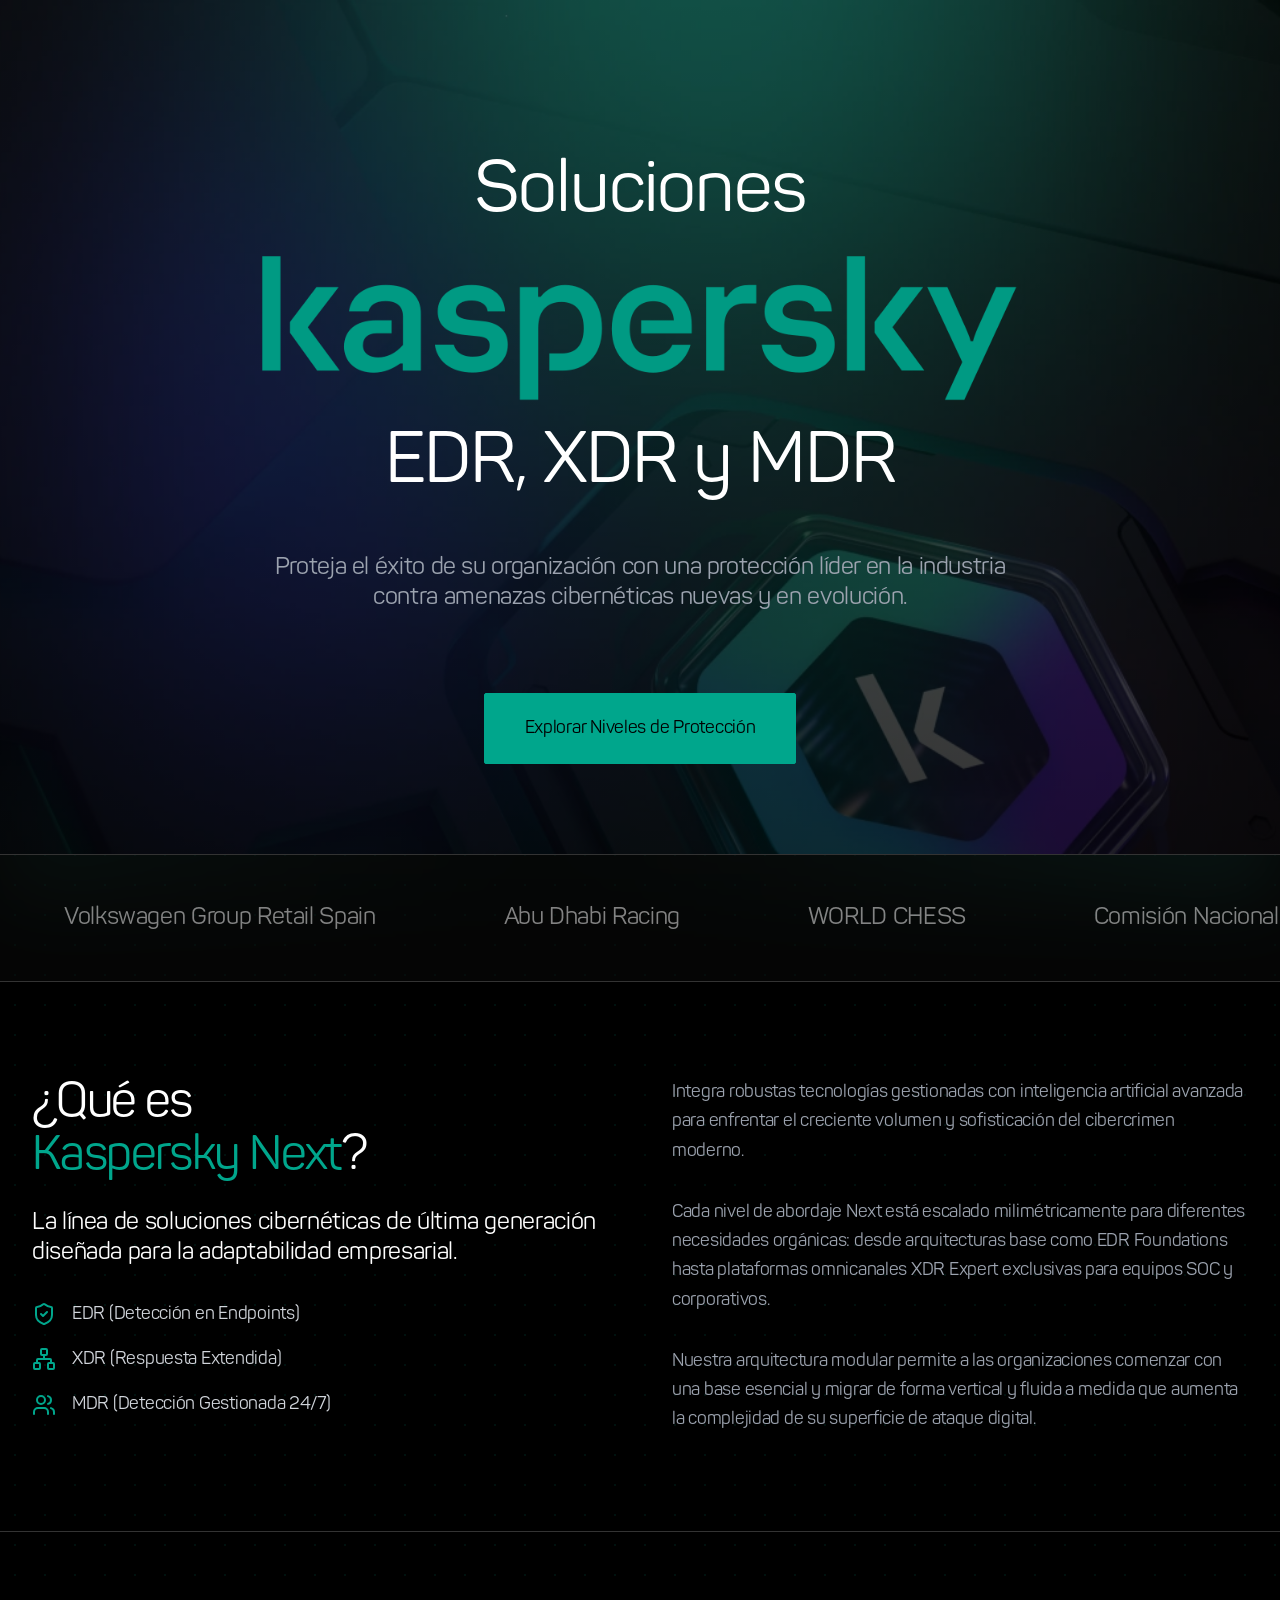
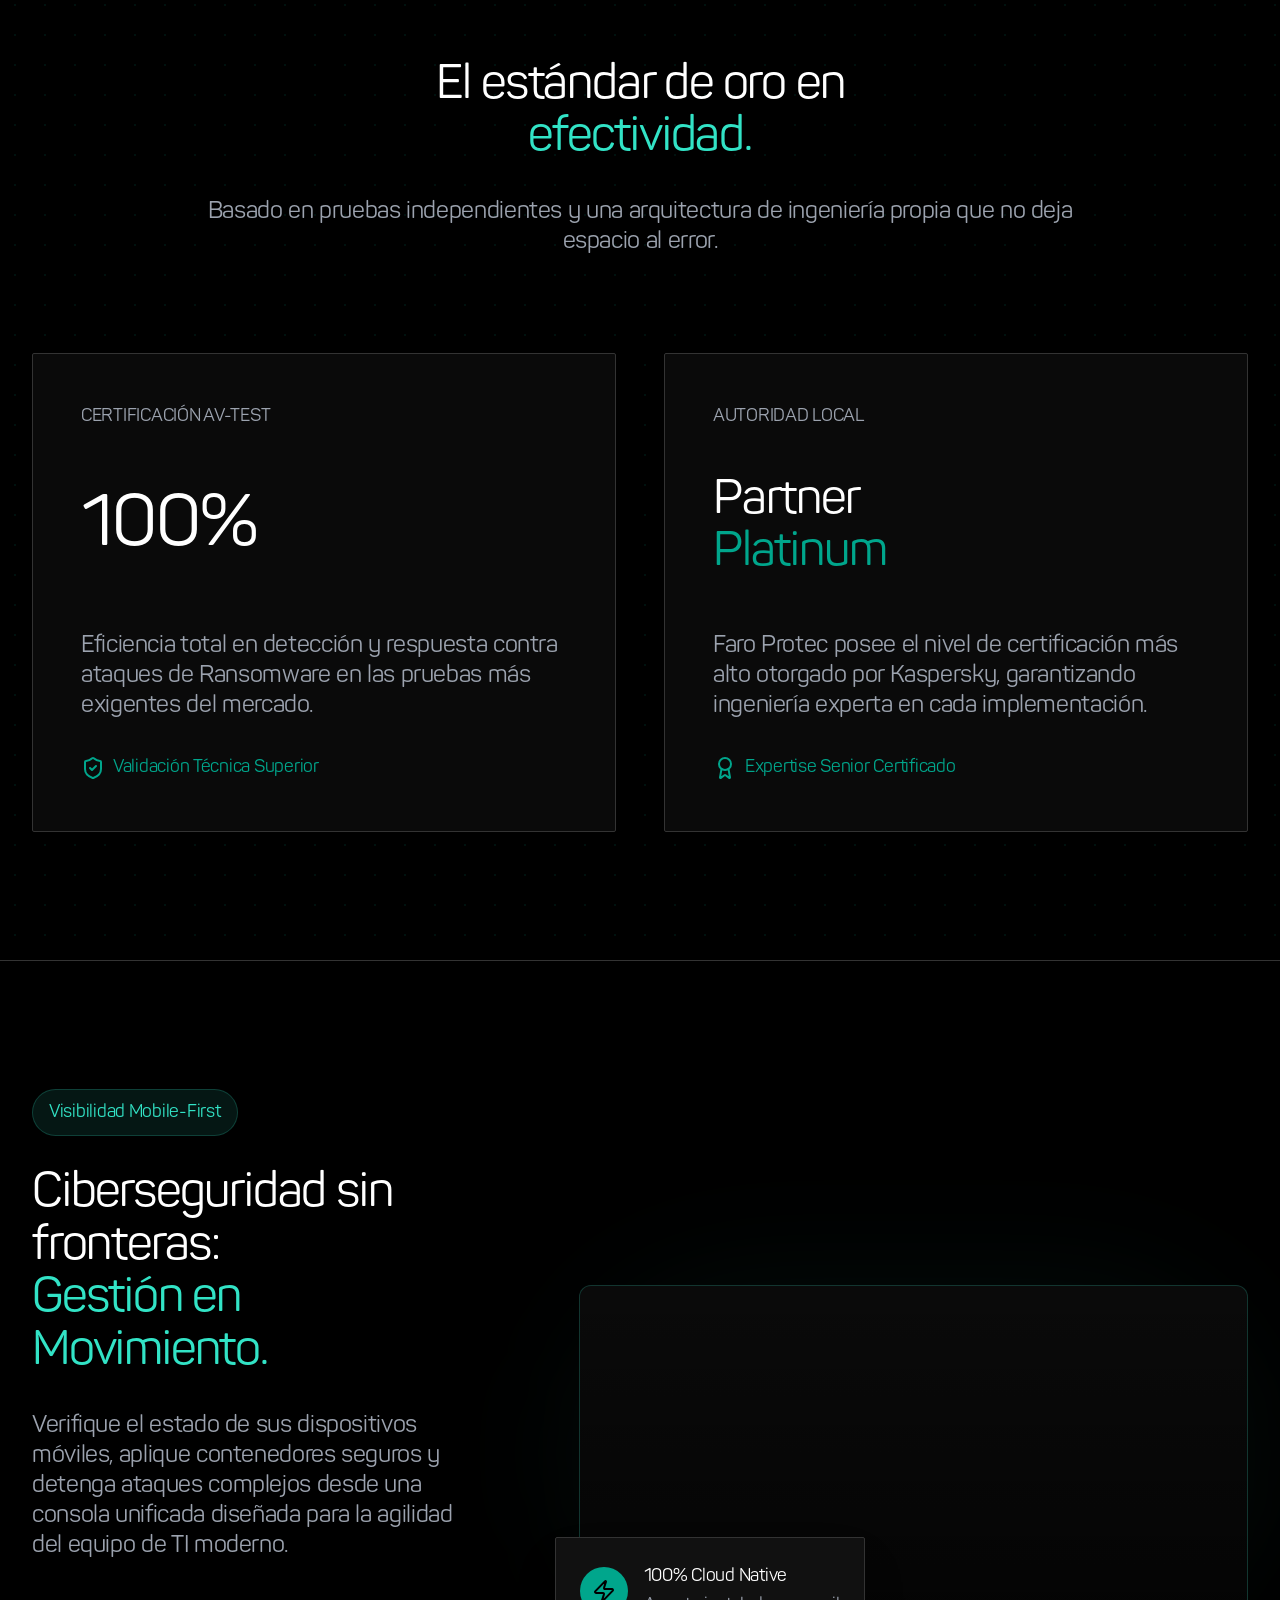
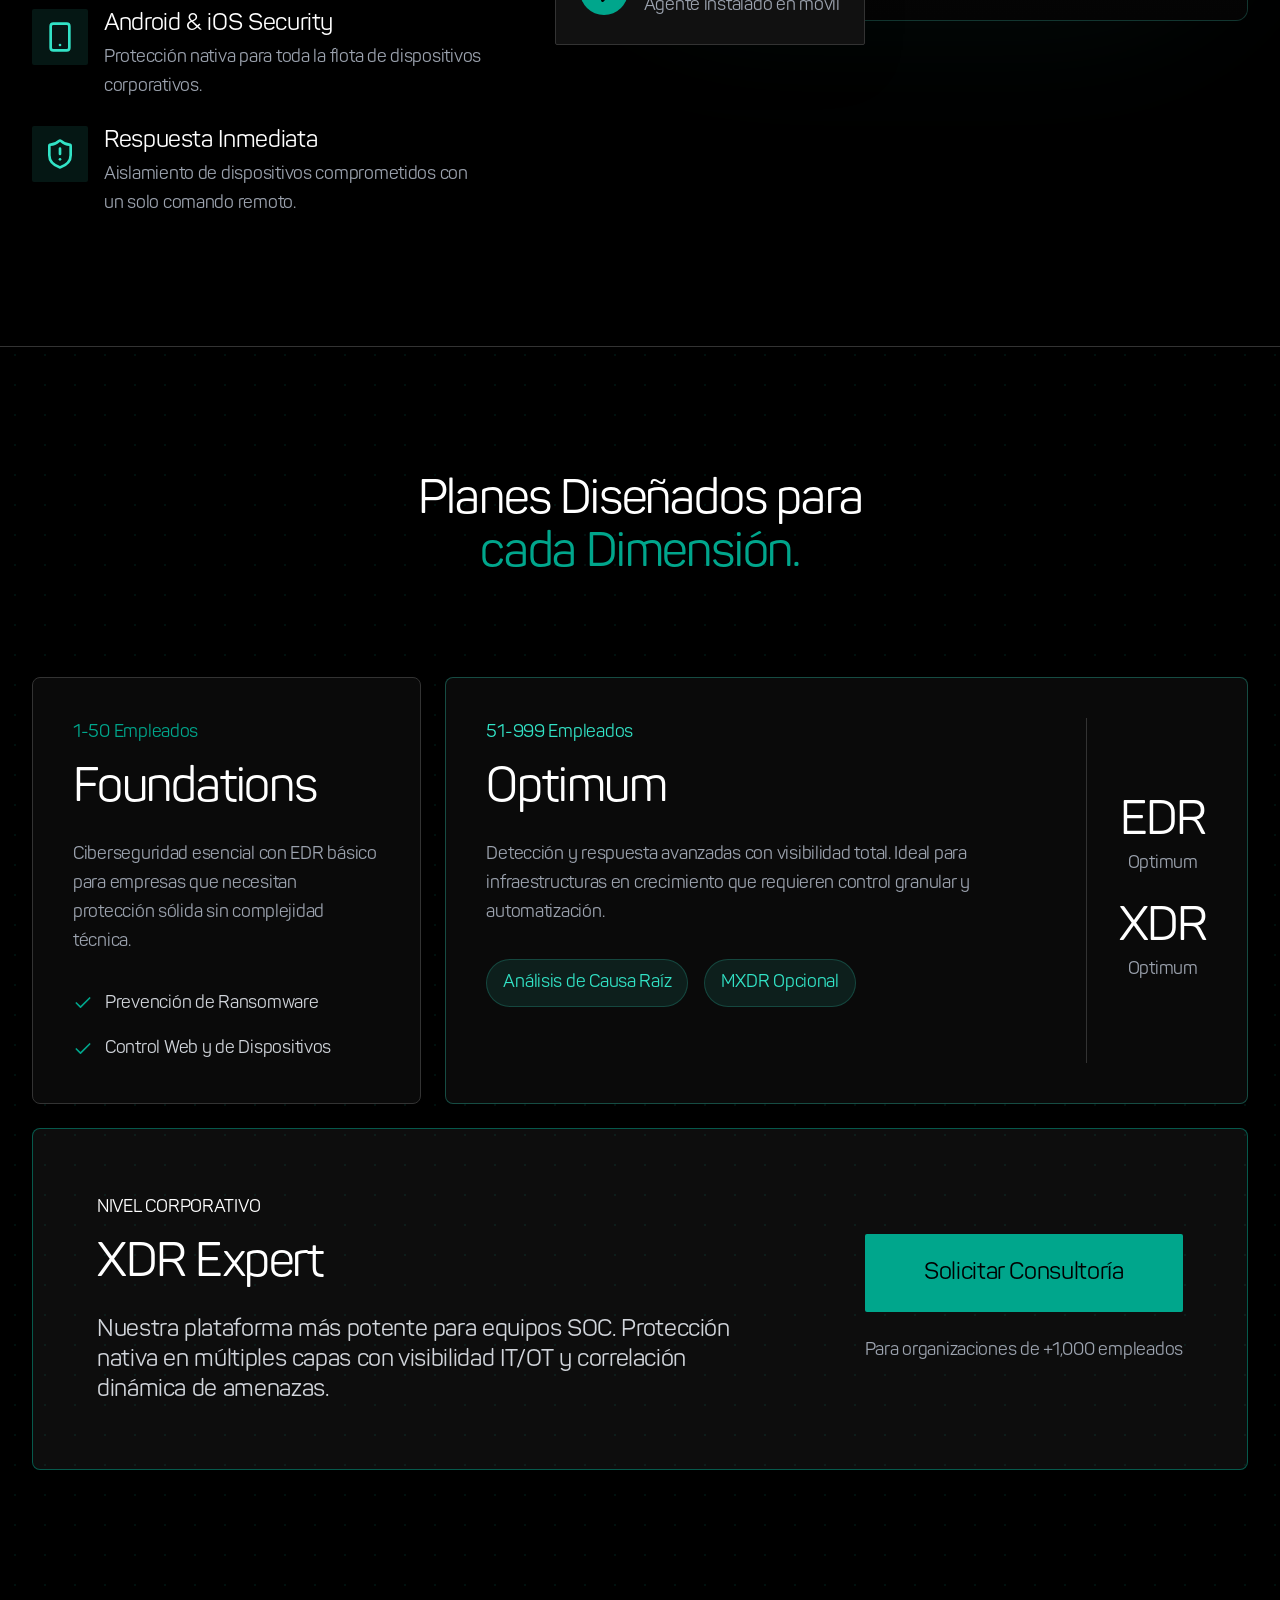
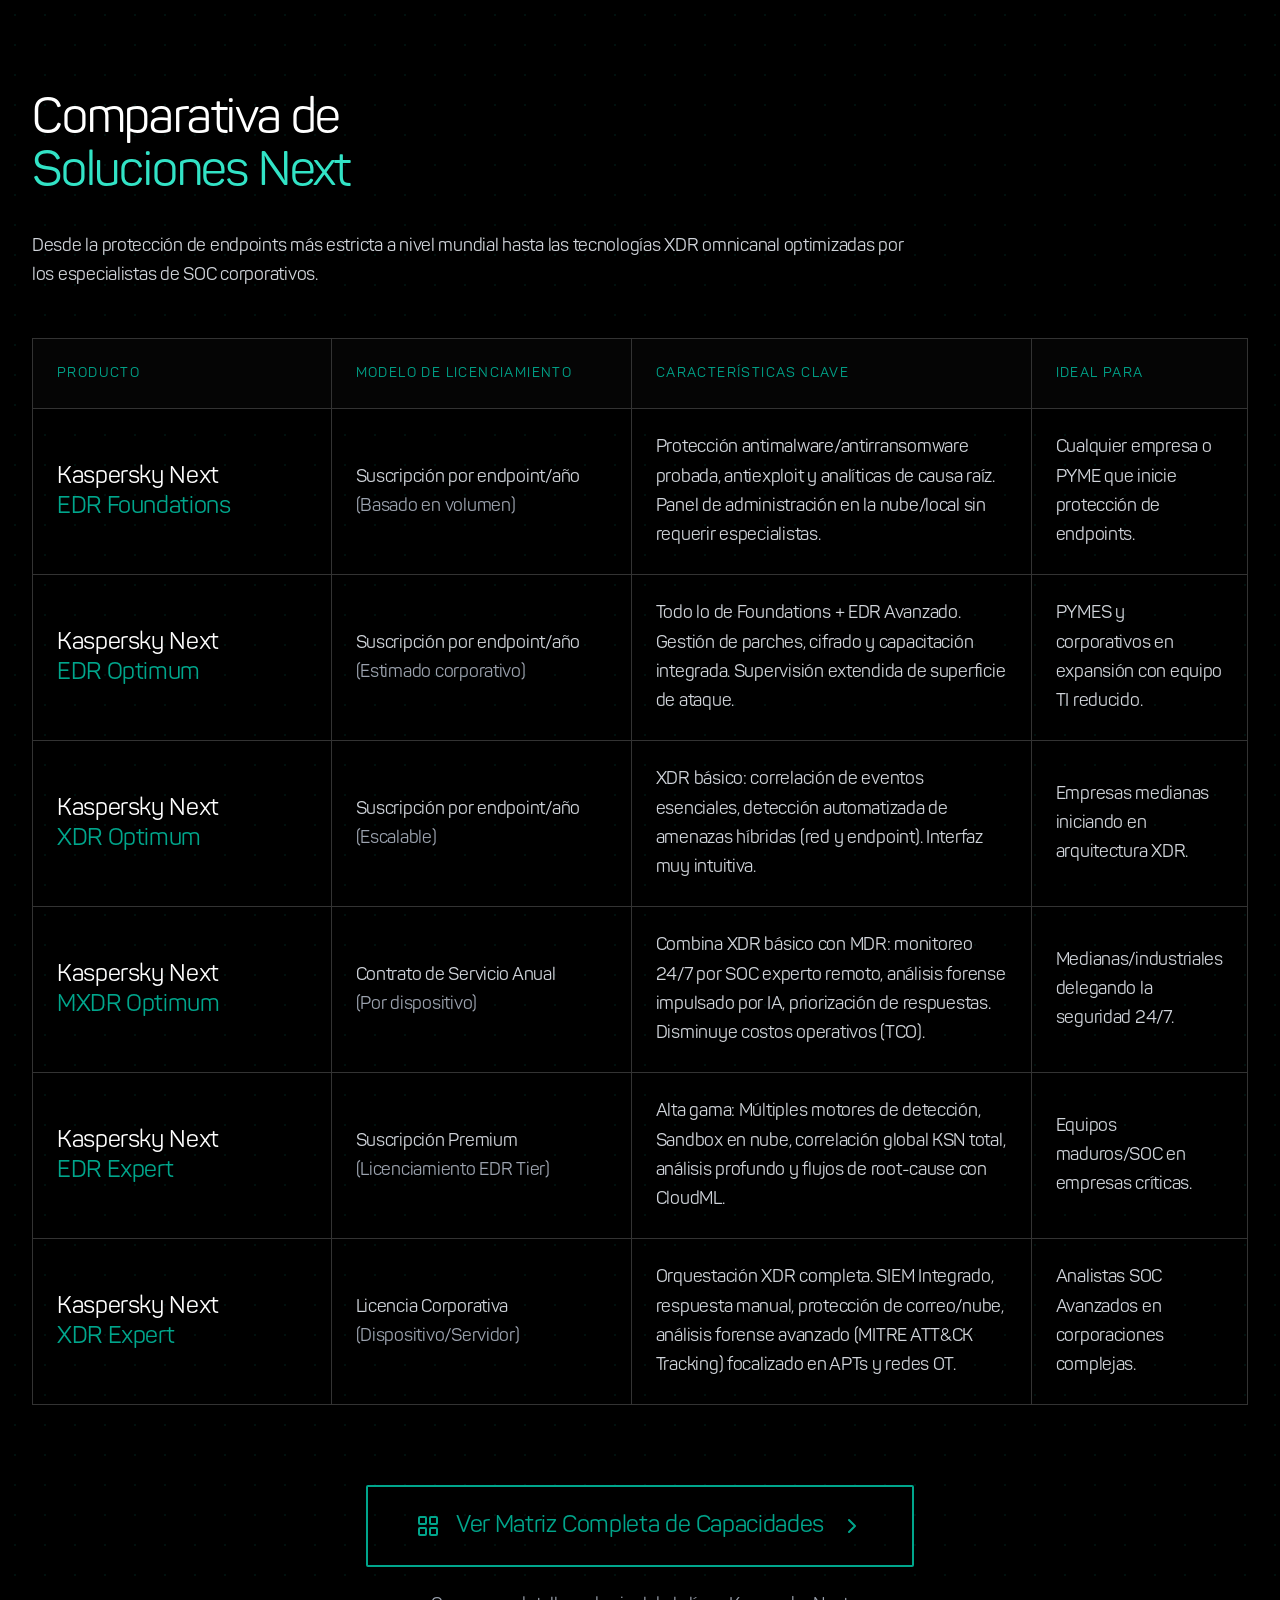
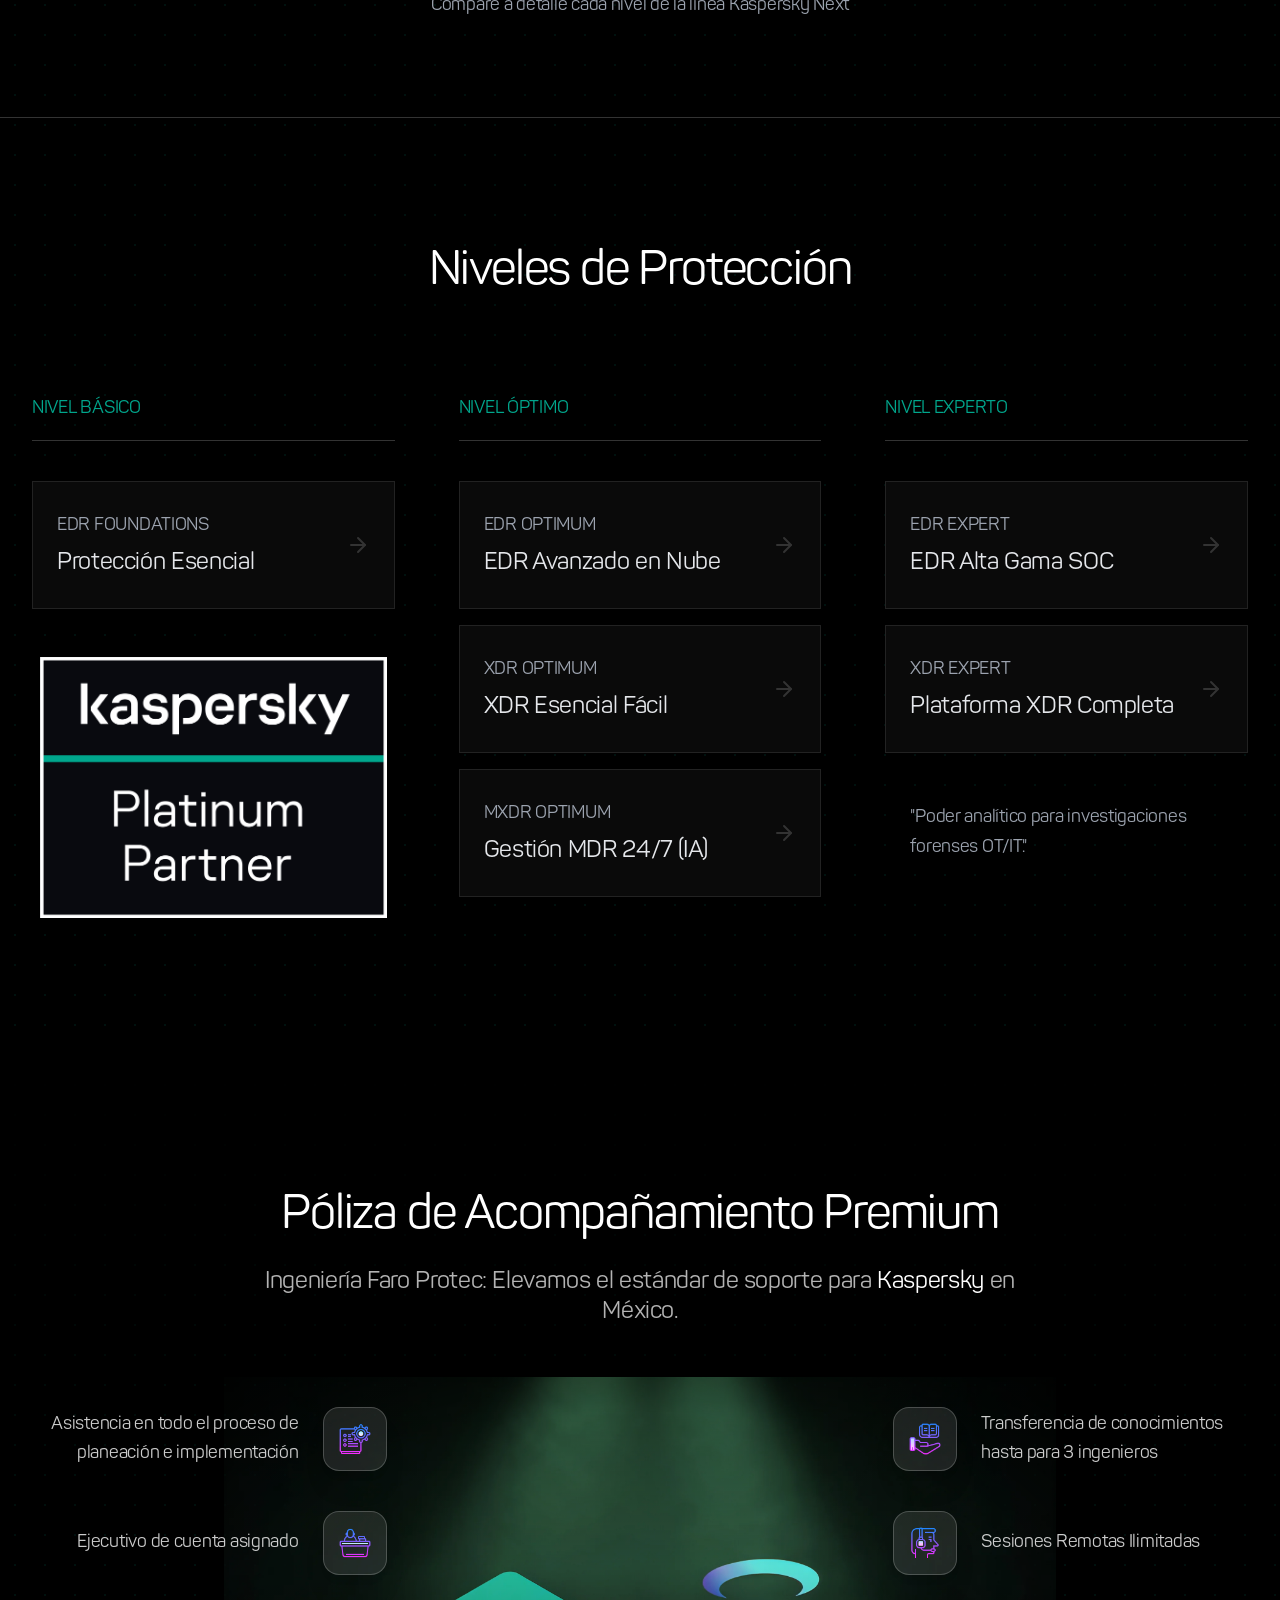
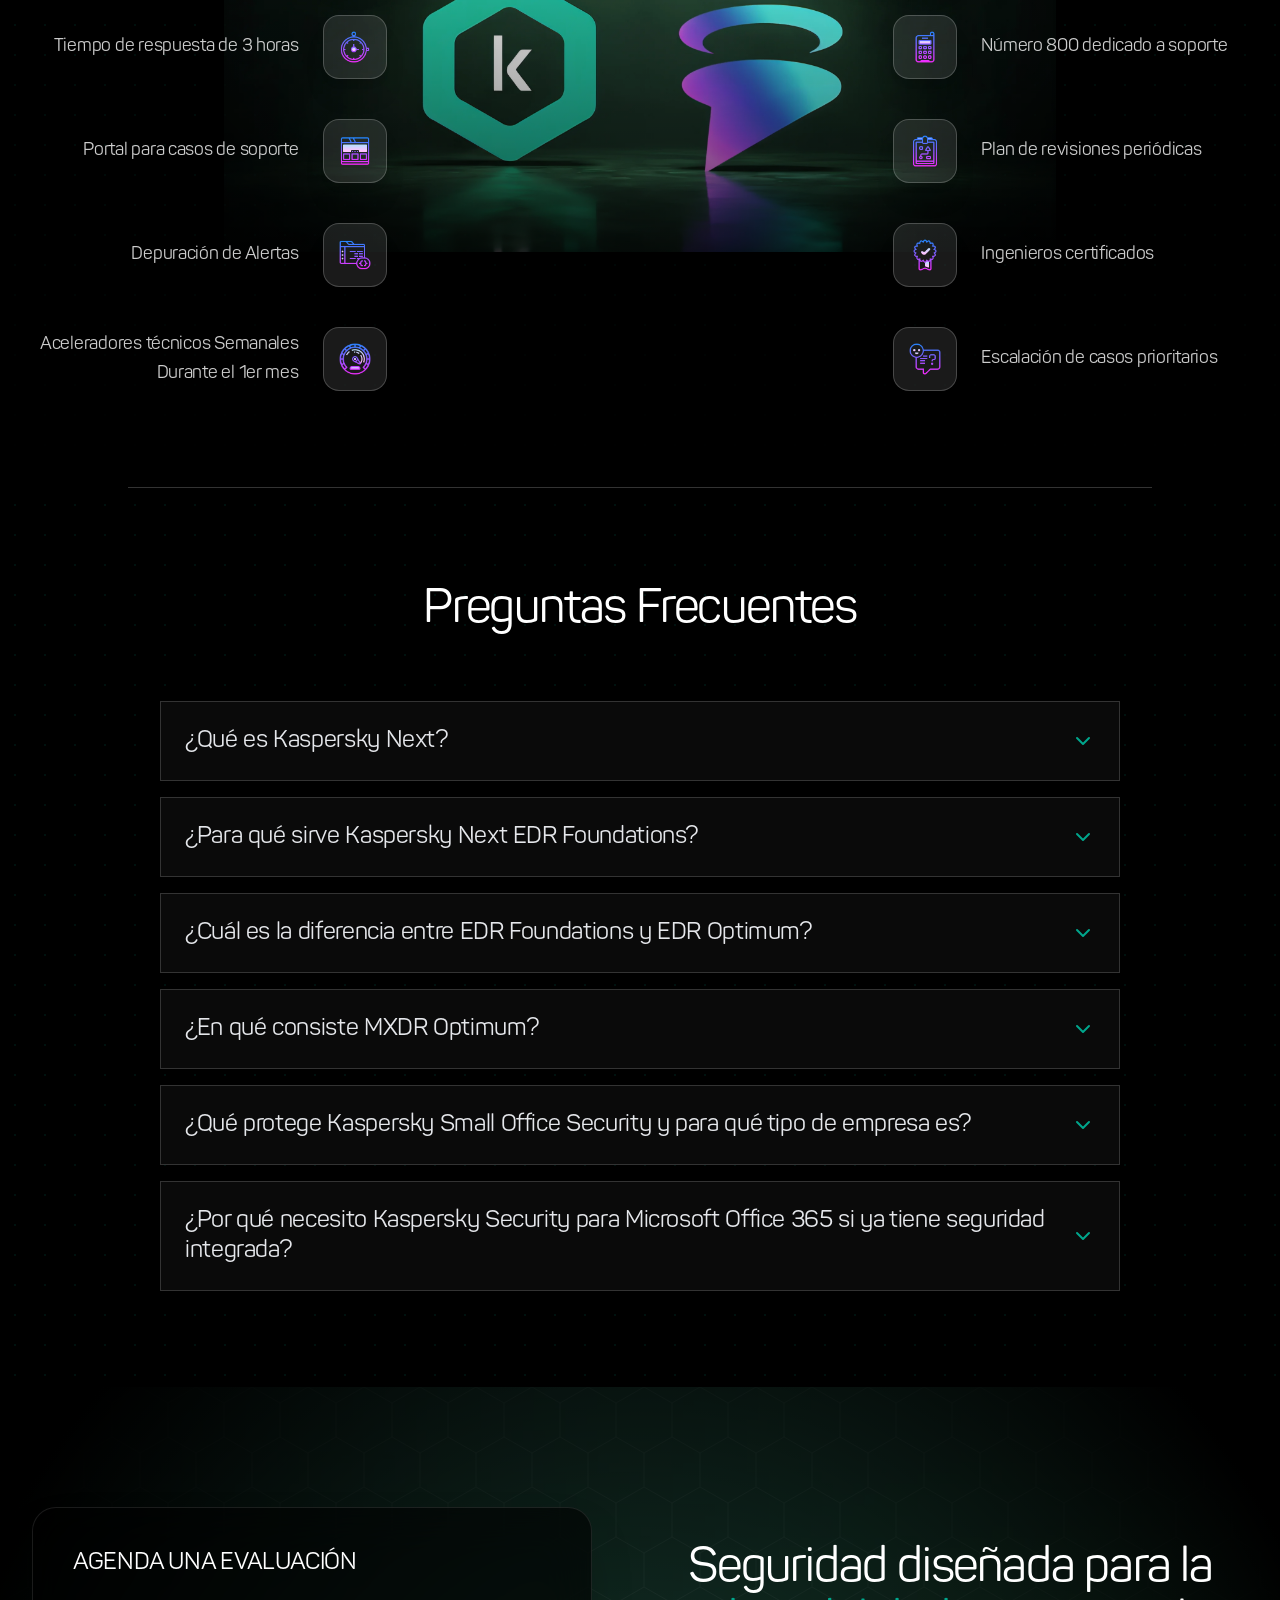
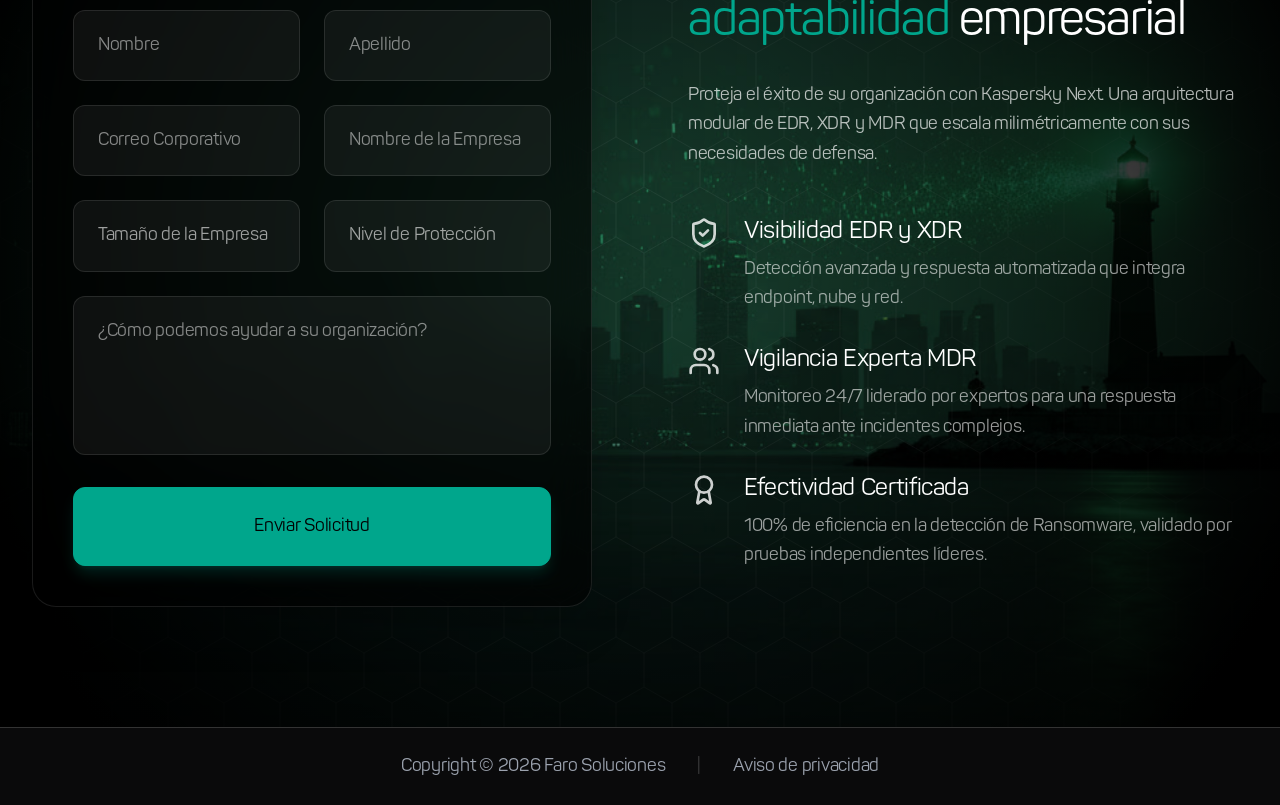
==== commit b42589e1: "Design: Scaled Platinum Partner badge to full column width" ====
--- a/index.html
+++ b/index.html
@@ -815,8 +815,8 @@
                             </div>
                             <i data-lucide="arrow-right" class="w-6 h-6 text-[#333] flex-shrink-0"></i>
                         </button>
-                        <div class="p-6 border border-transparent h-32 flex items-center justify-center">
-                            <img src="./public/images/platinum_2.png" alt="Kaspersky Platinum Partner" class="h-20 w-auto opacity-90">
+                        <div class="pt-8 flex justify-center">
+                            <img src="./public/images/platinum_2.png" alt="Kaspersky Platinum Partner" class="w-full h-auto opacity-100 px-2">
                         </div>
                     </div>
                 </div>
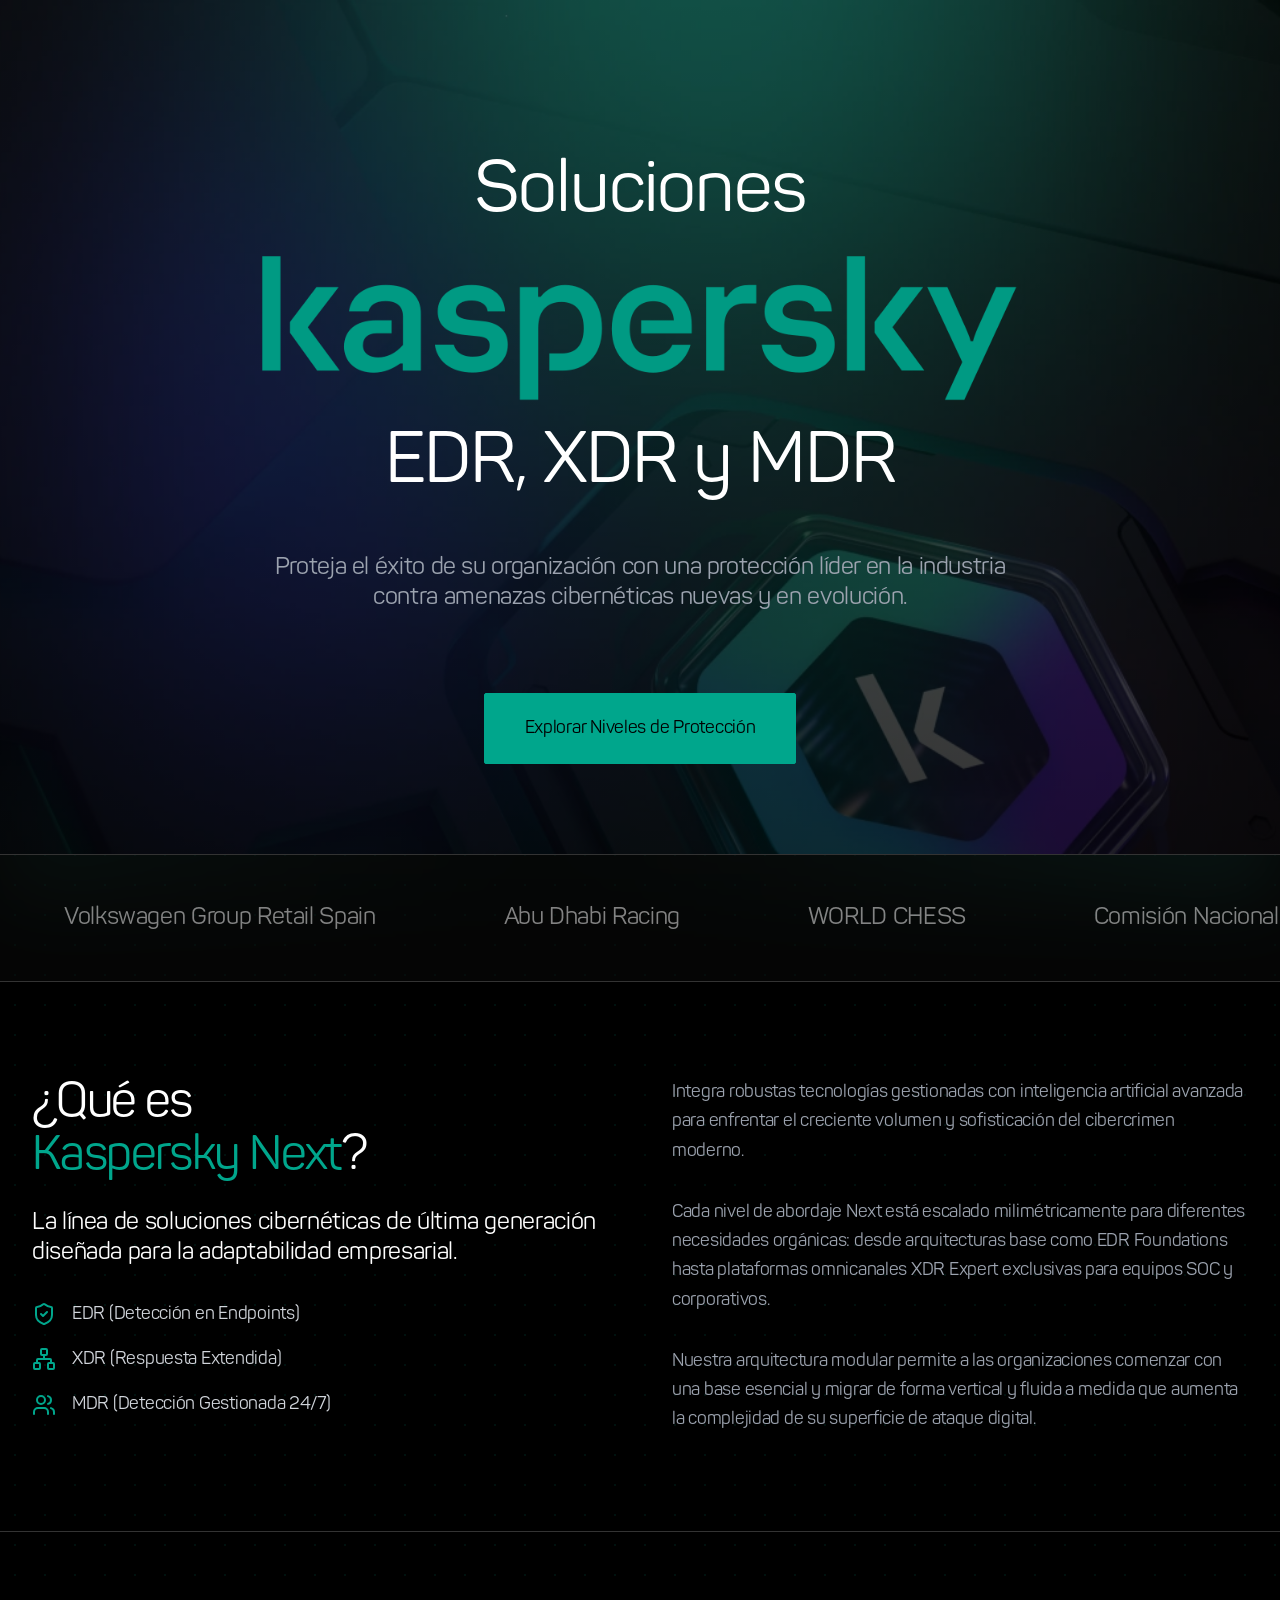
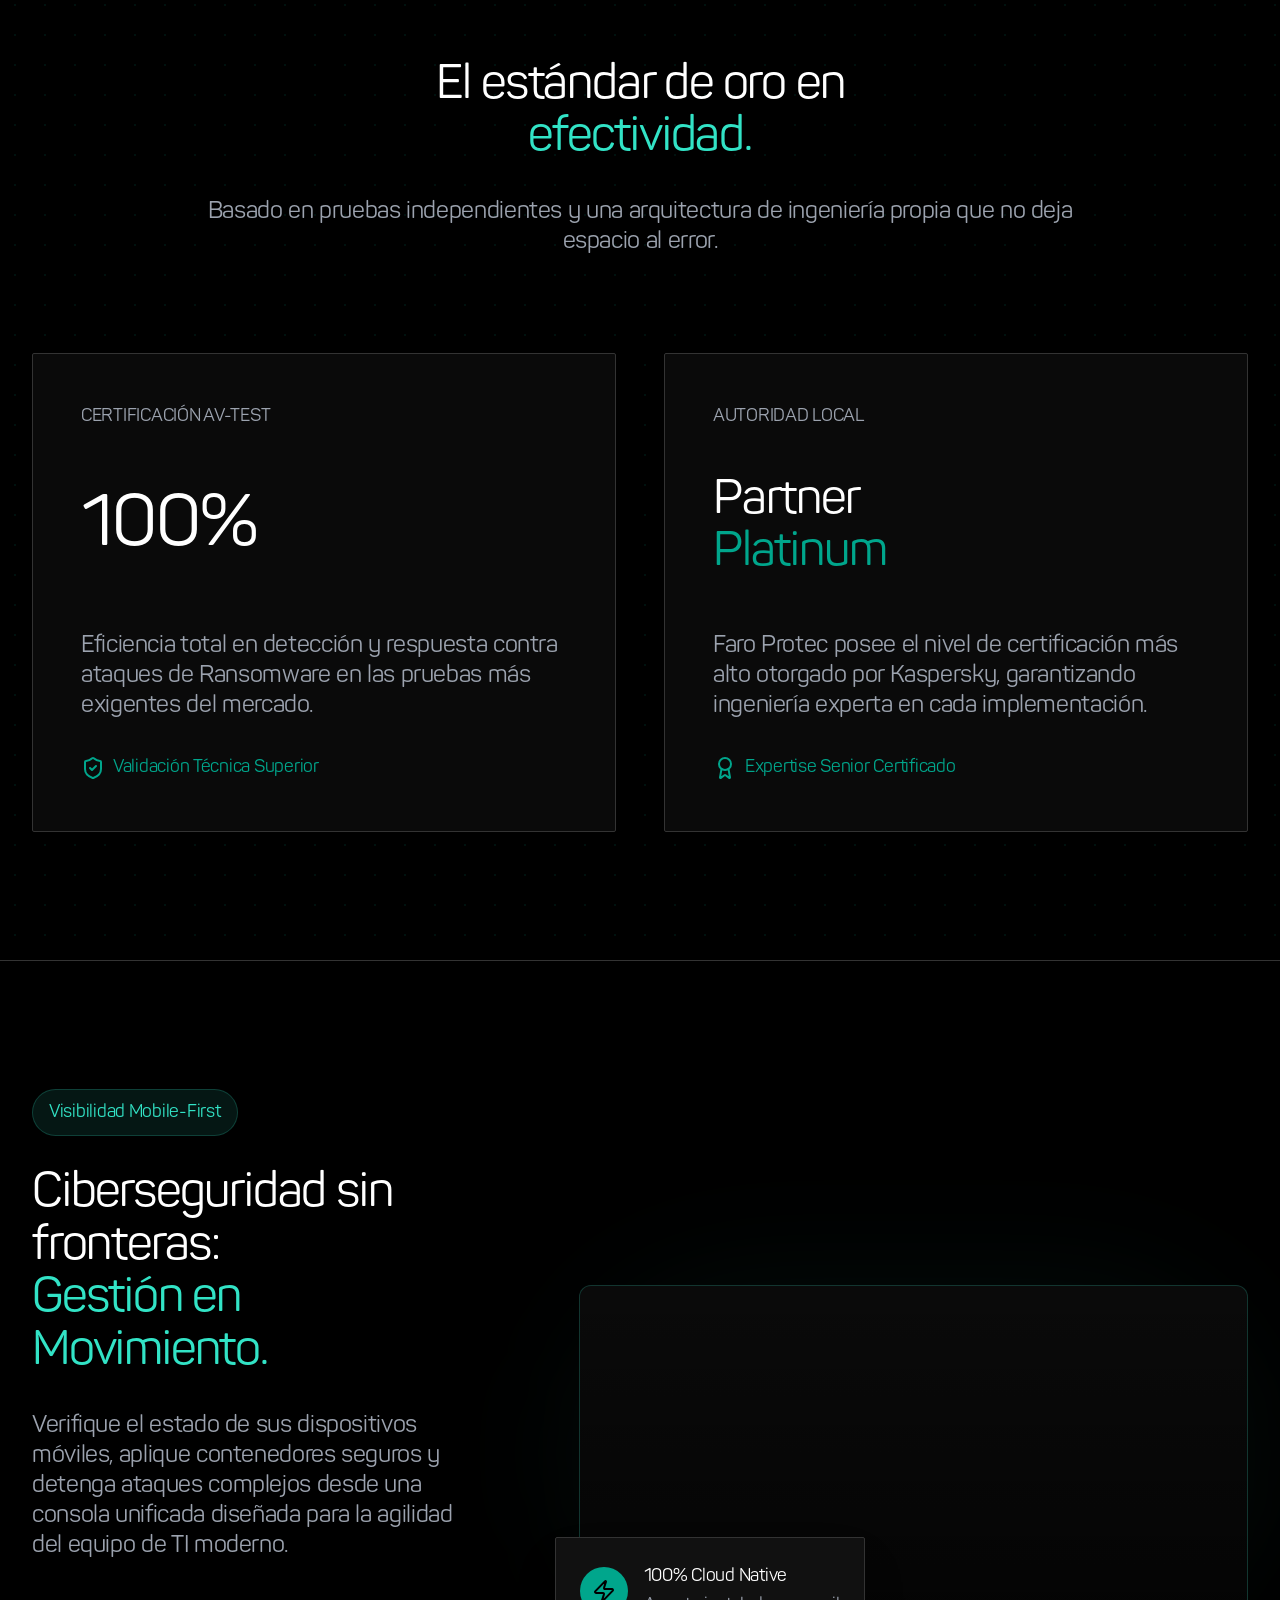
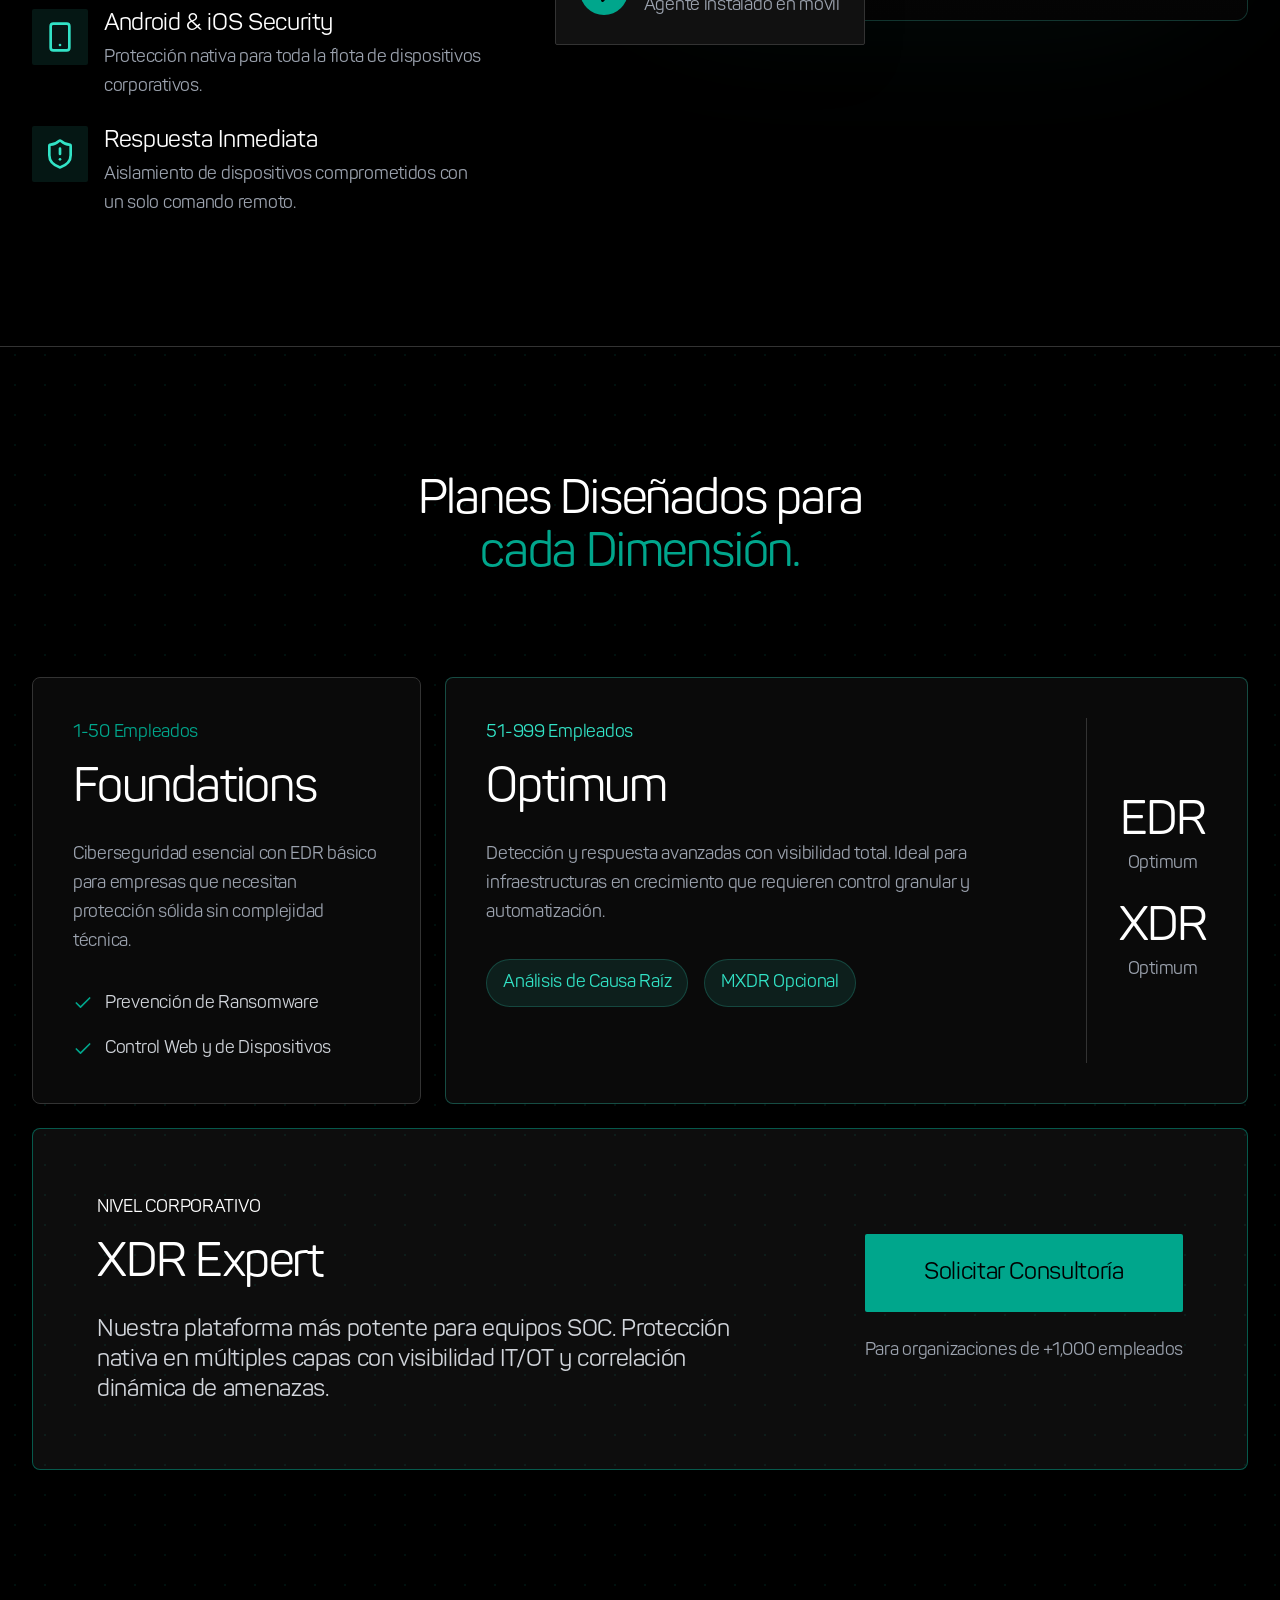
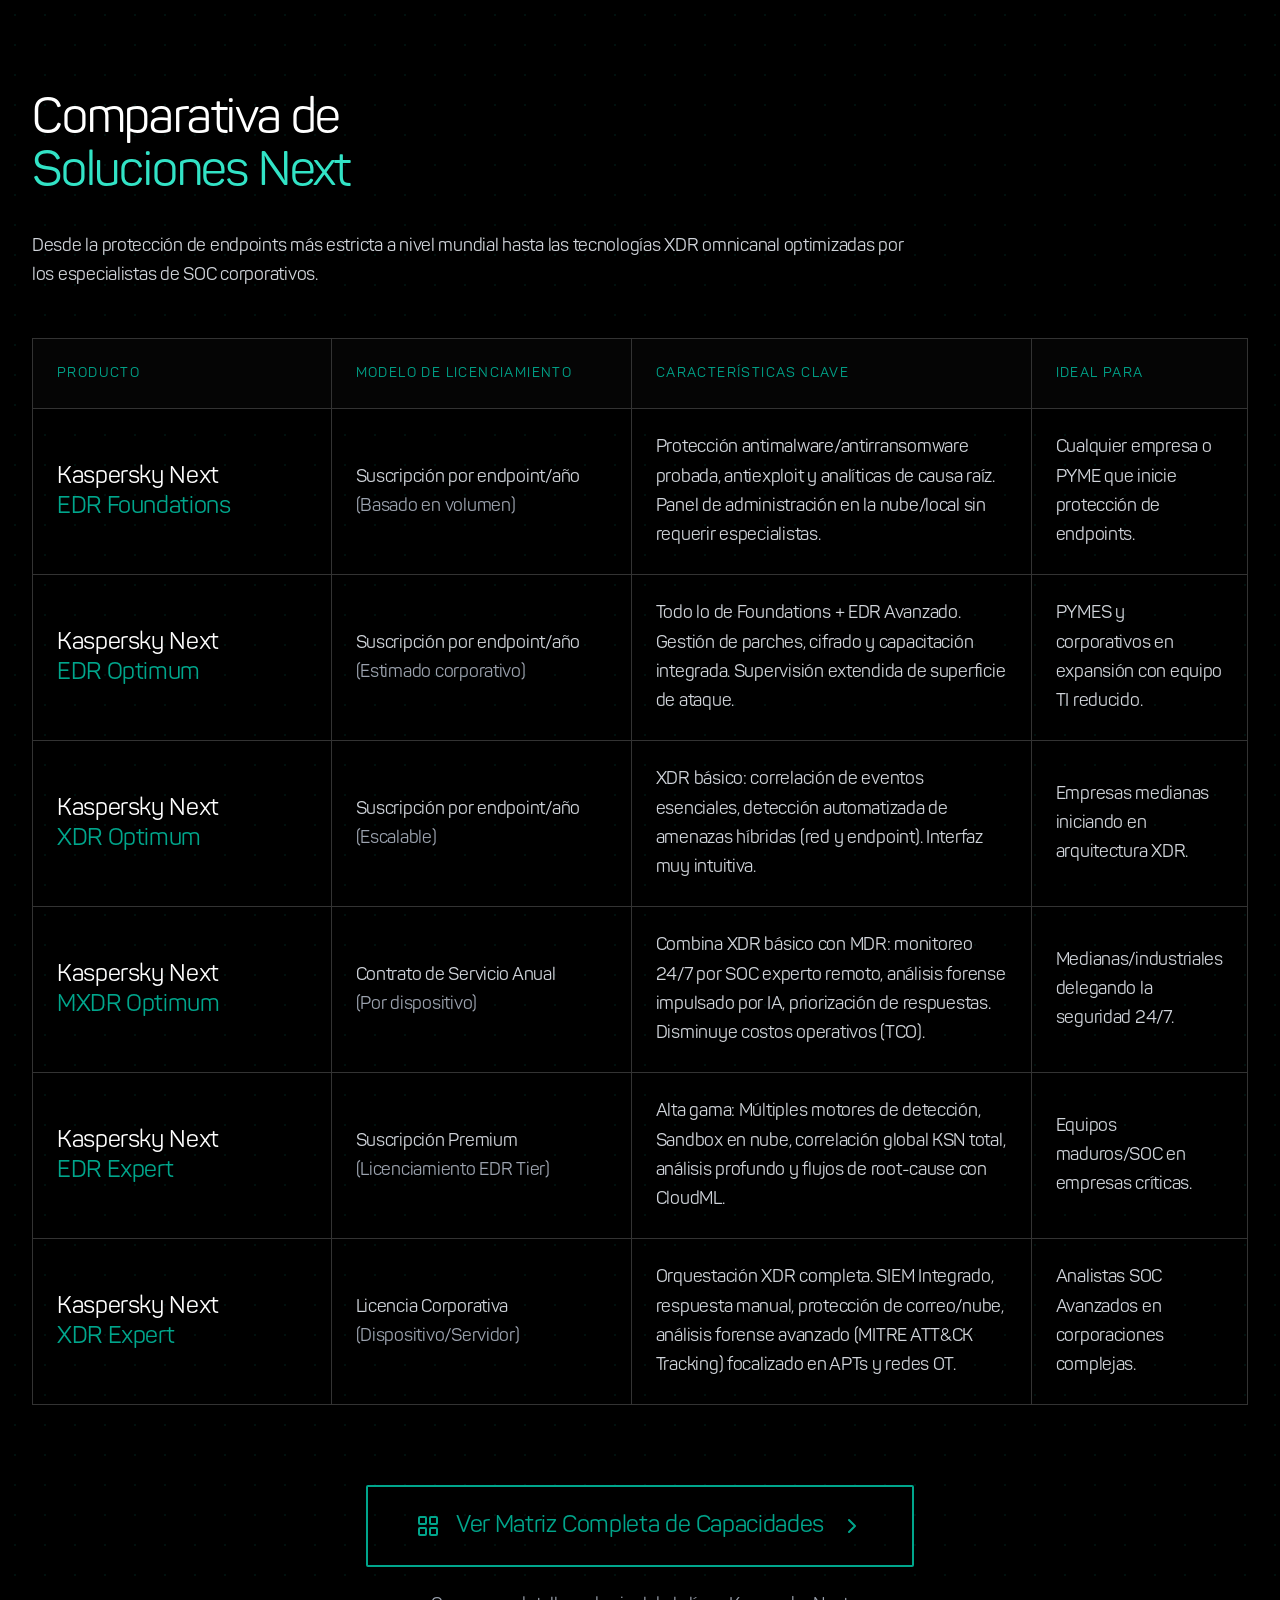
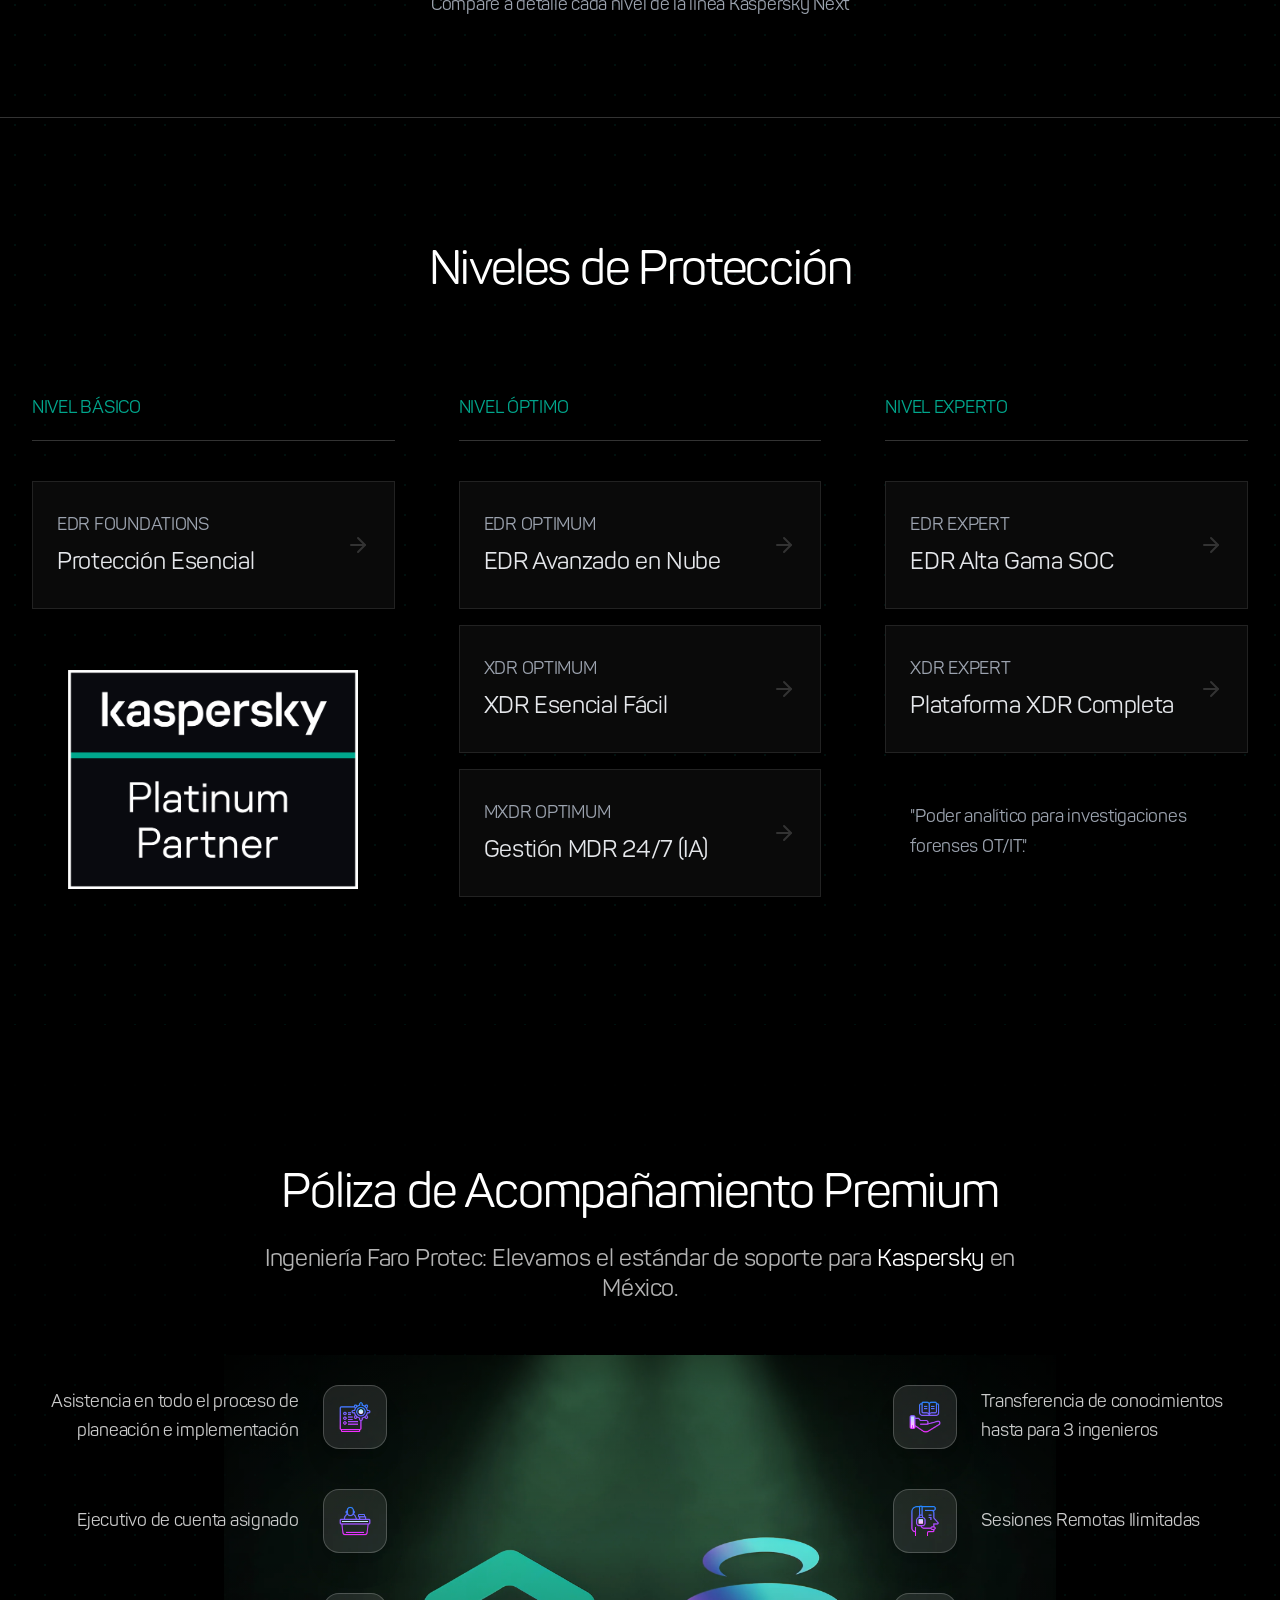
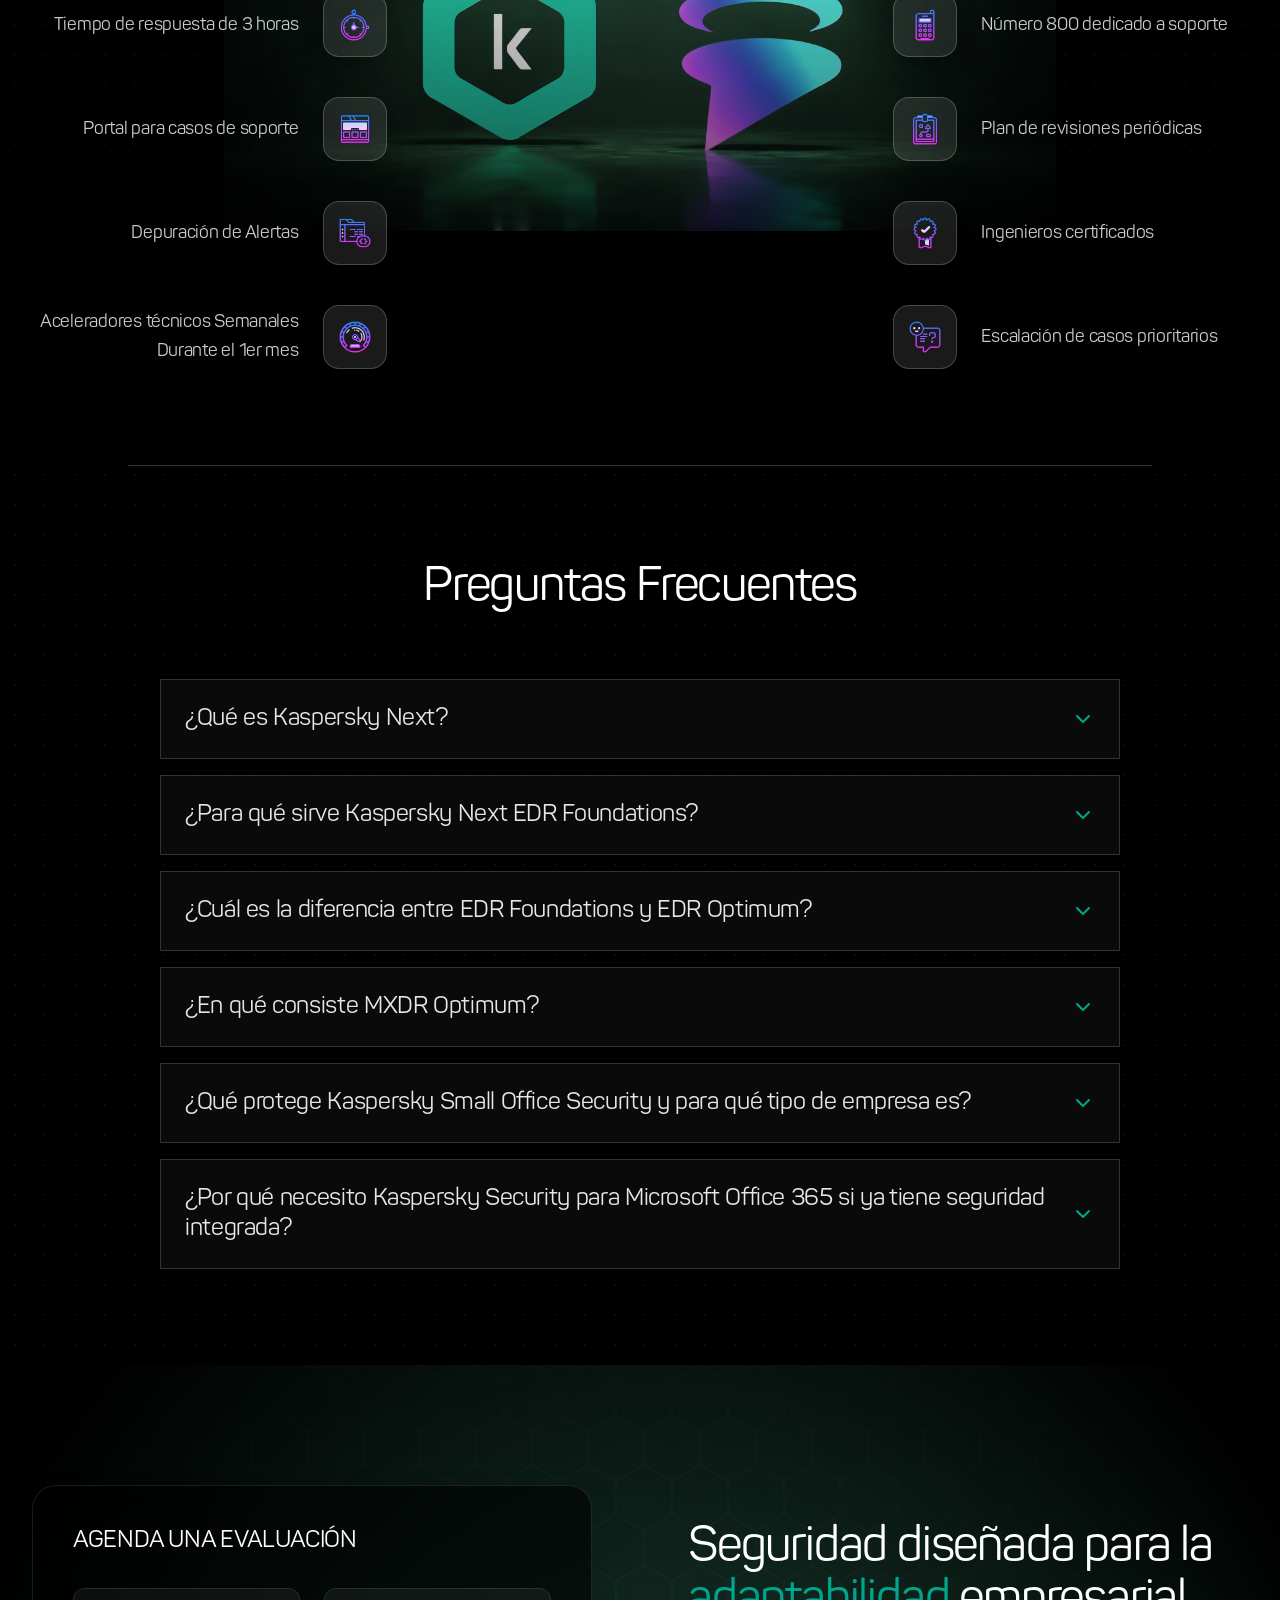
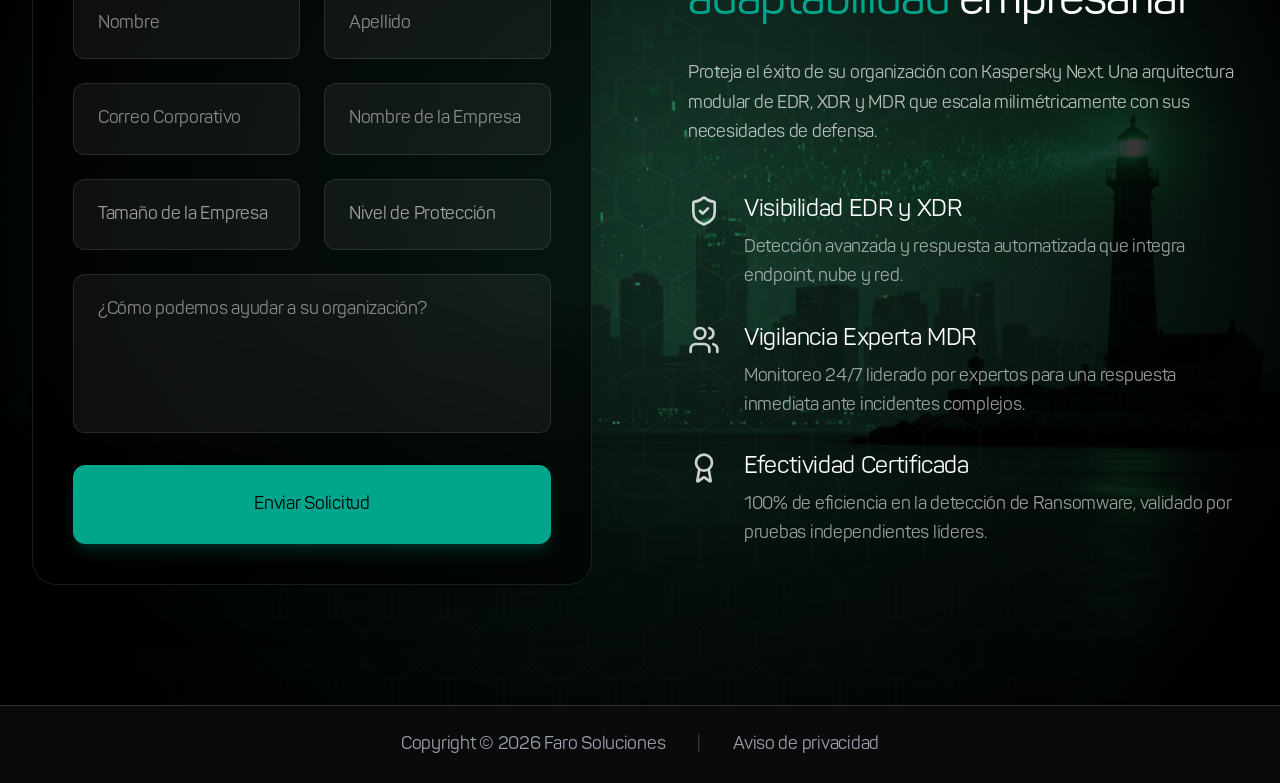
==== commit 2f42b4a5: "Design: Resized and aligned Platinum Partner badge with adjacent columns" ====
--- a/index.html
+++ b/index.html
@@ -815,8 +815,8 @@
                             </div>
                             <i data-lucide="arrow-right" class="w-6 h-6 text-[#333] flex-shrink-0"></i>
                         </button>
-                        <div class="pt-8 flex justify-center">
-                            <img src="./public/images/platinum_2.png" alt="Kaspersky Platinum Partner" class="w-full h-auto opacity-100 px-2">
+                        <div class="h-[272px] flex items-end justify-center pb-2">
+                            <img src="./public/images/platinum_2.png" alt="Kaspersky Platinum Partner" class="w-4/5 h-auto opacity-100">
                         </div>
                     </div>
                 </div>
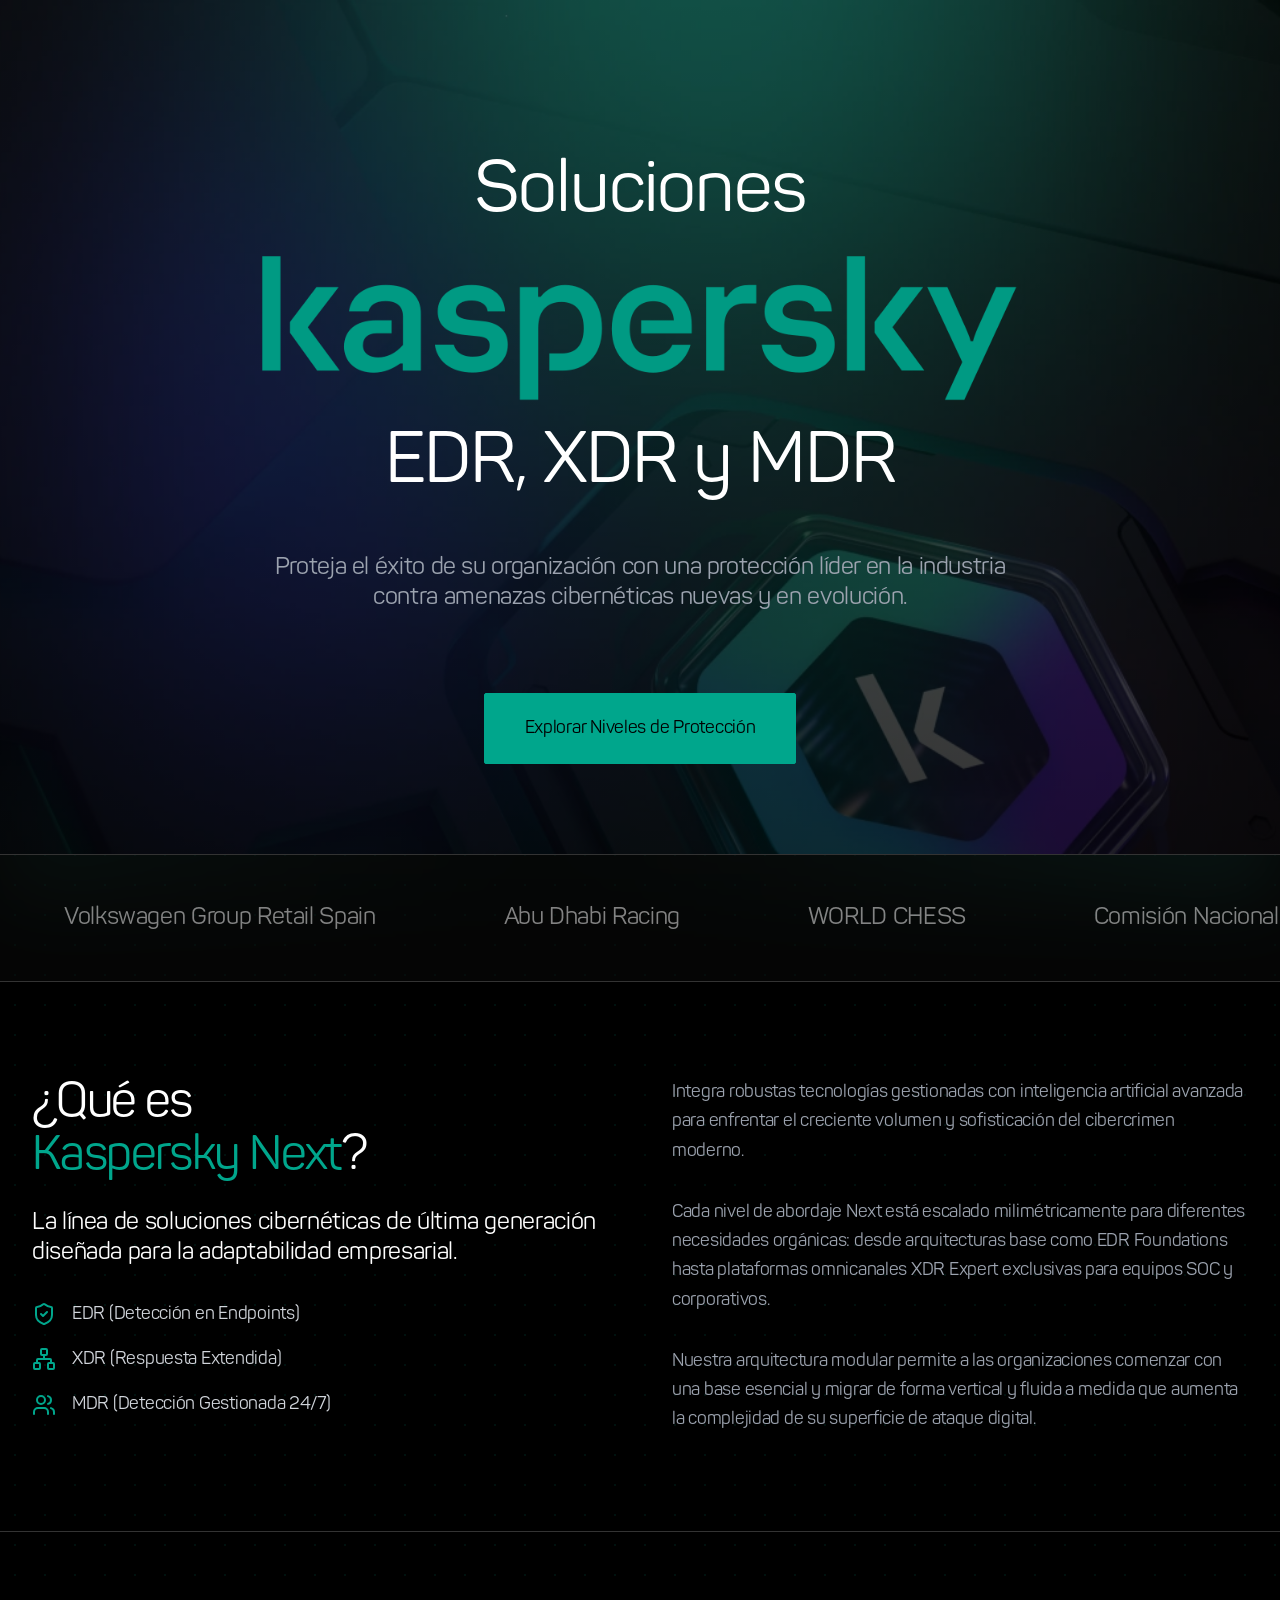
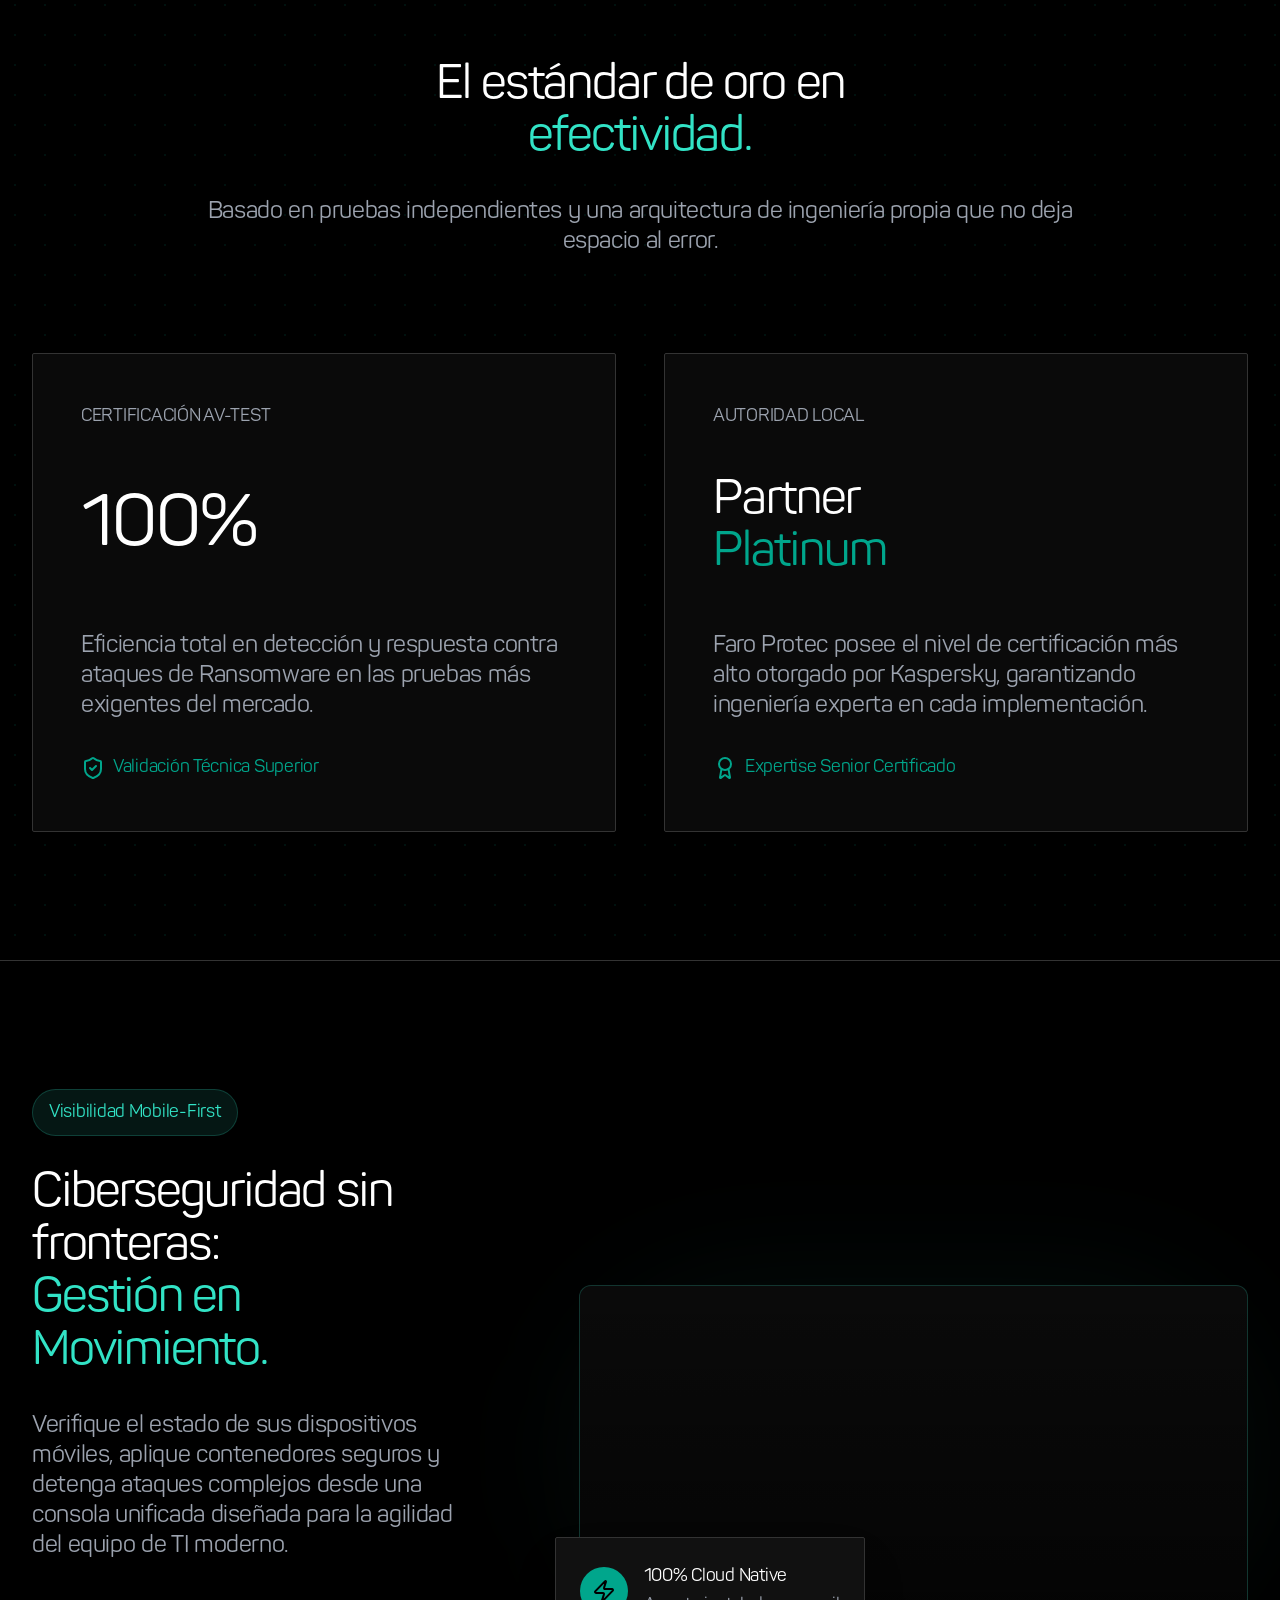
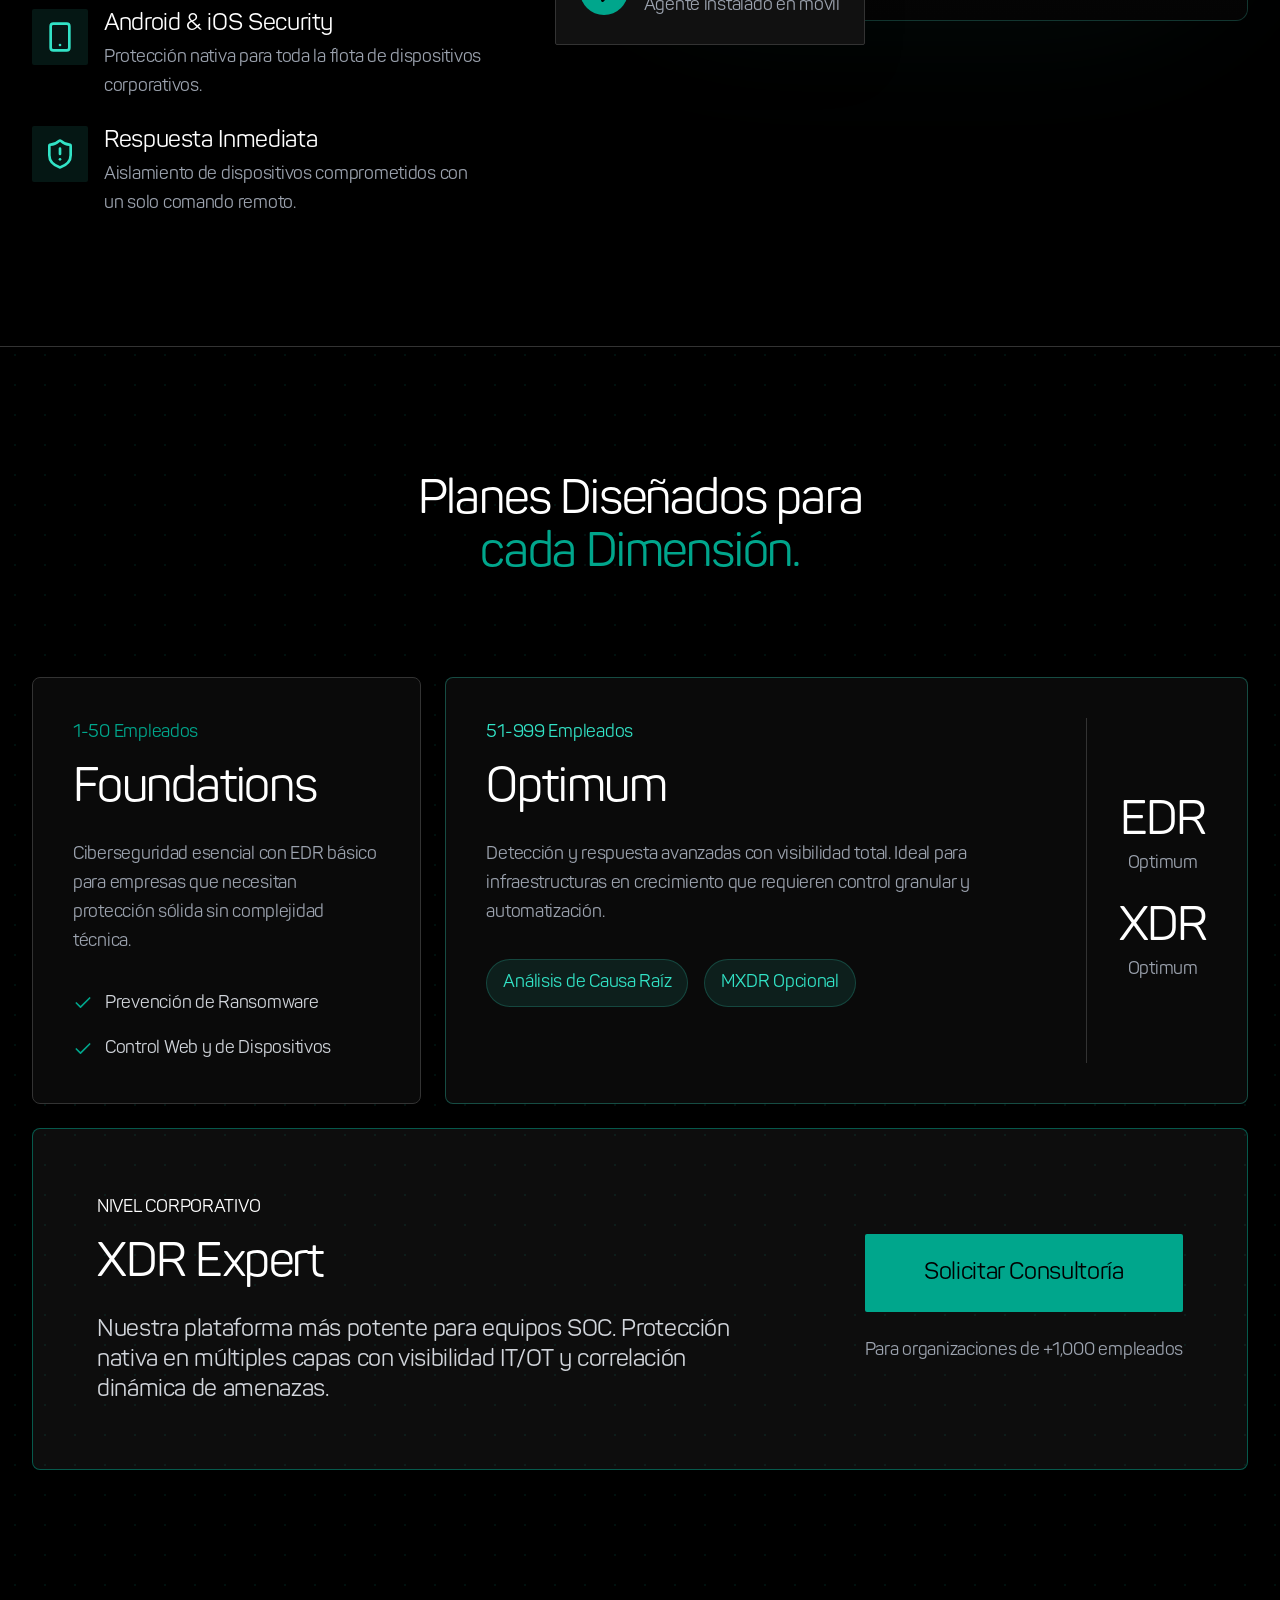
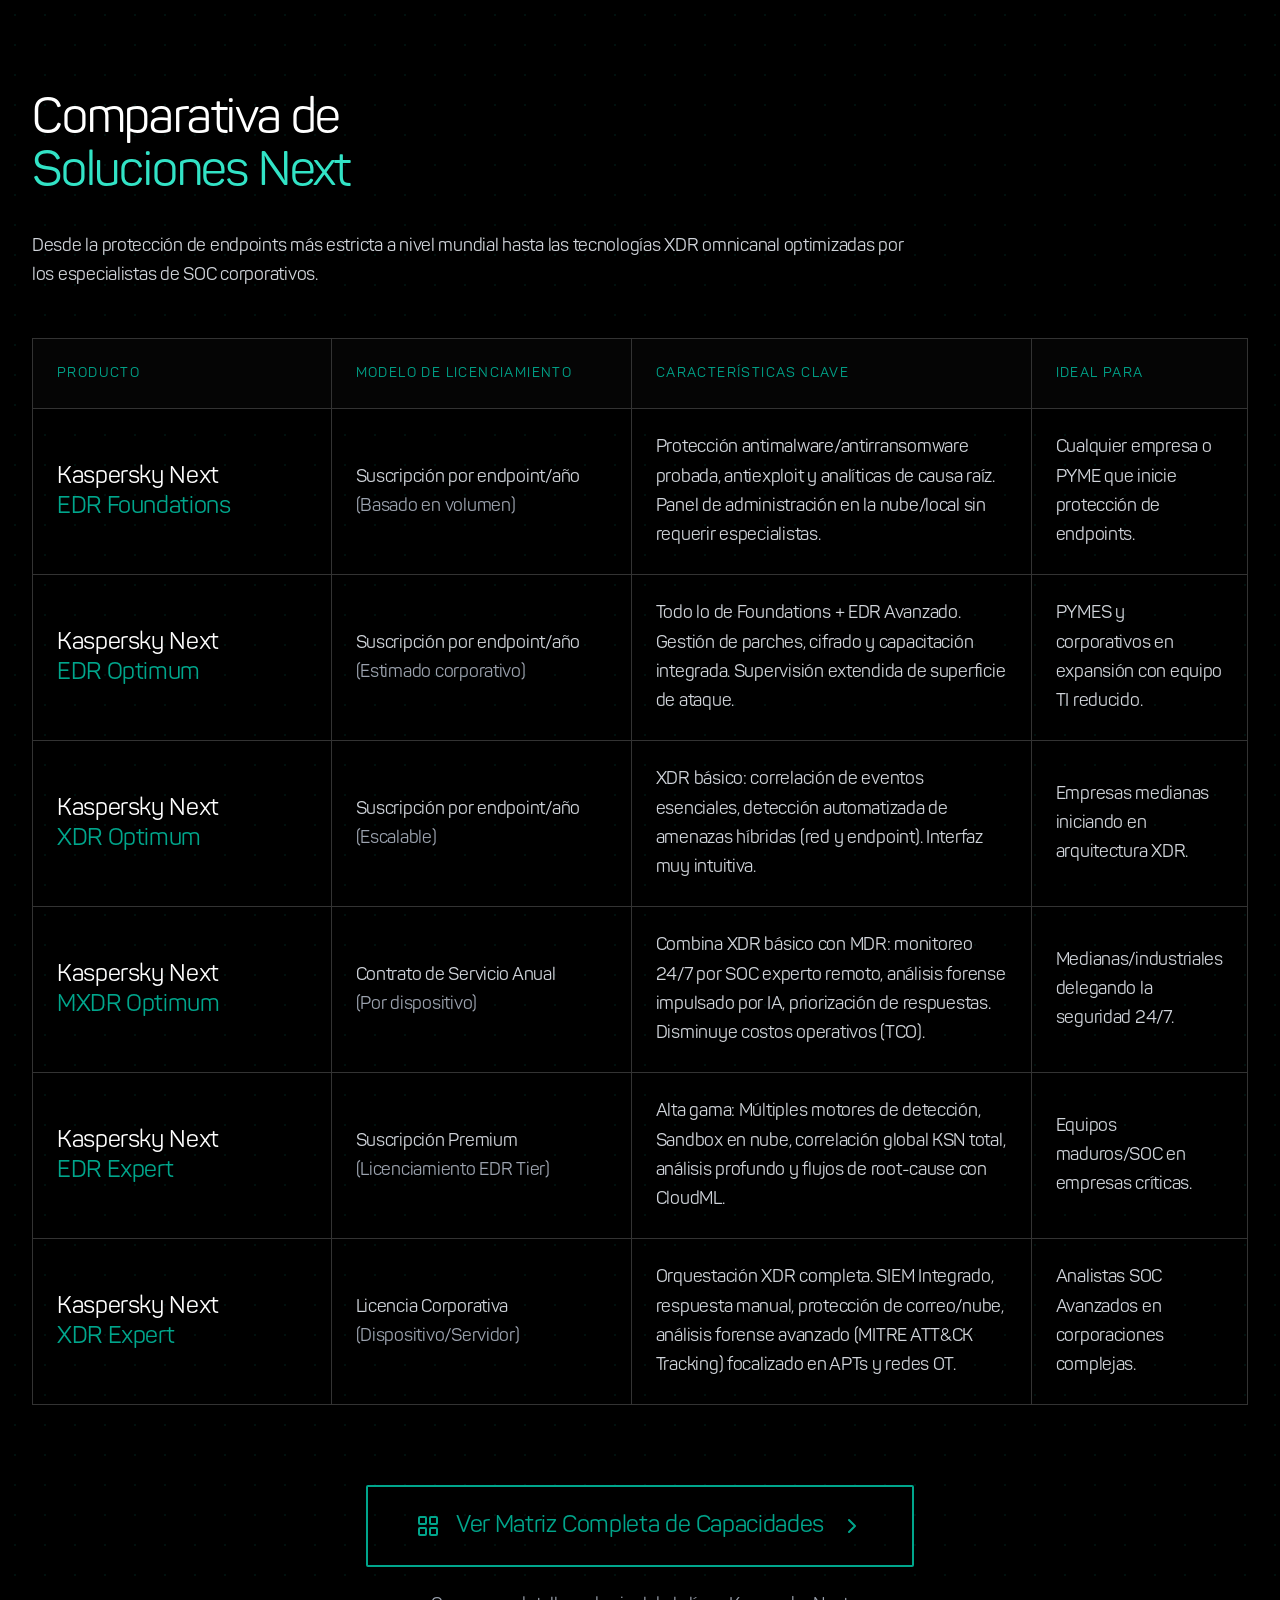
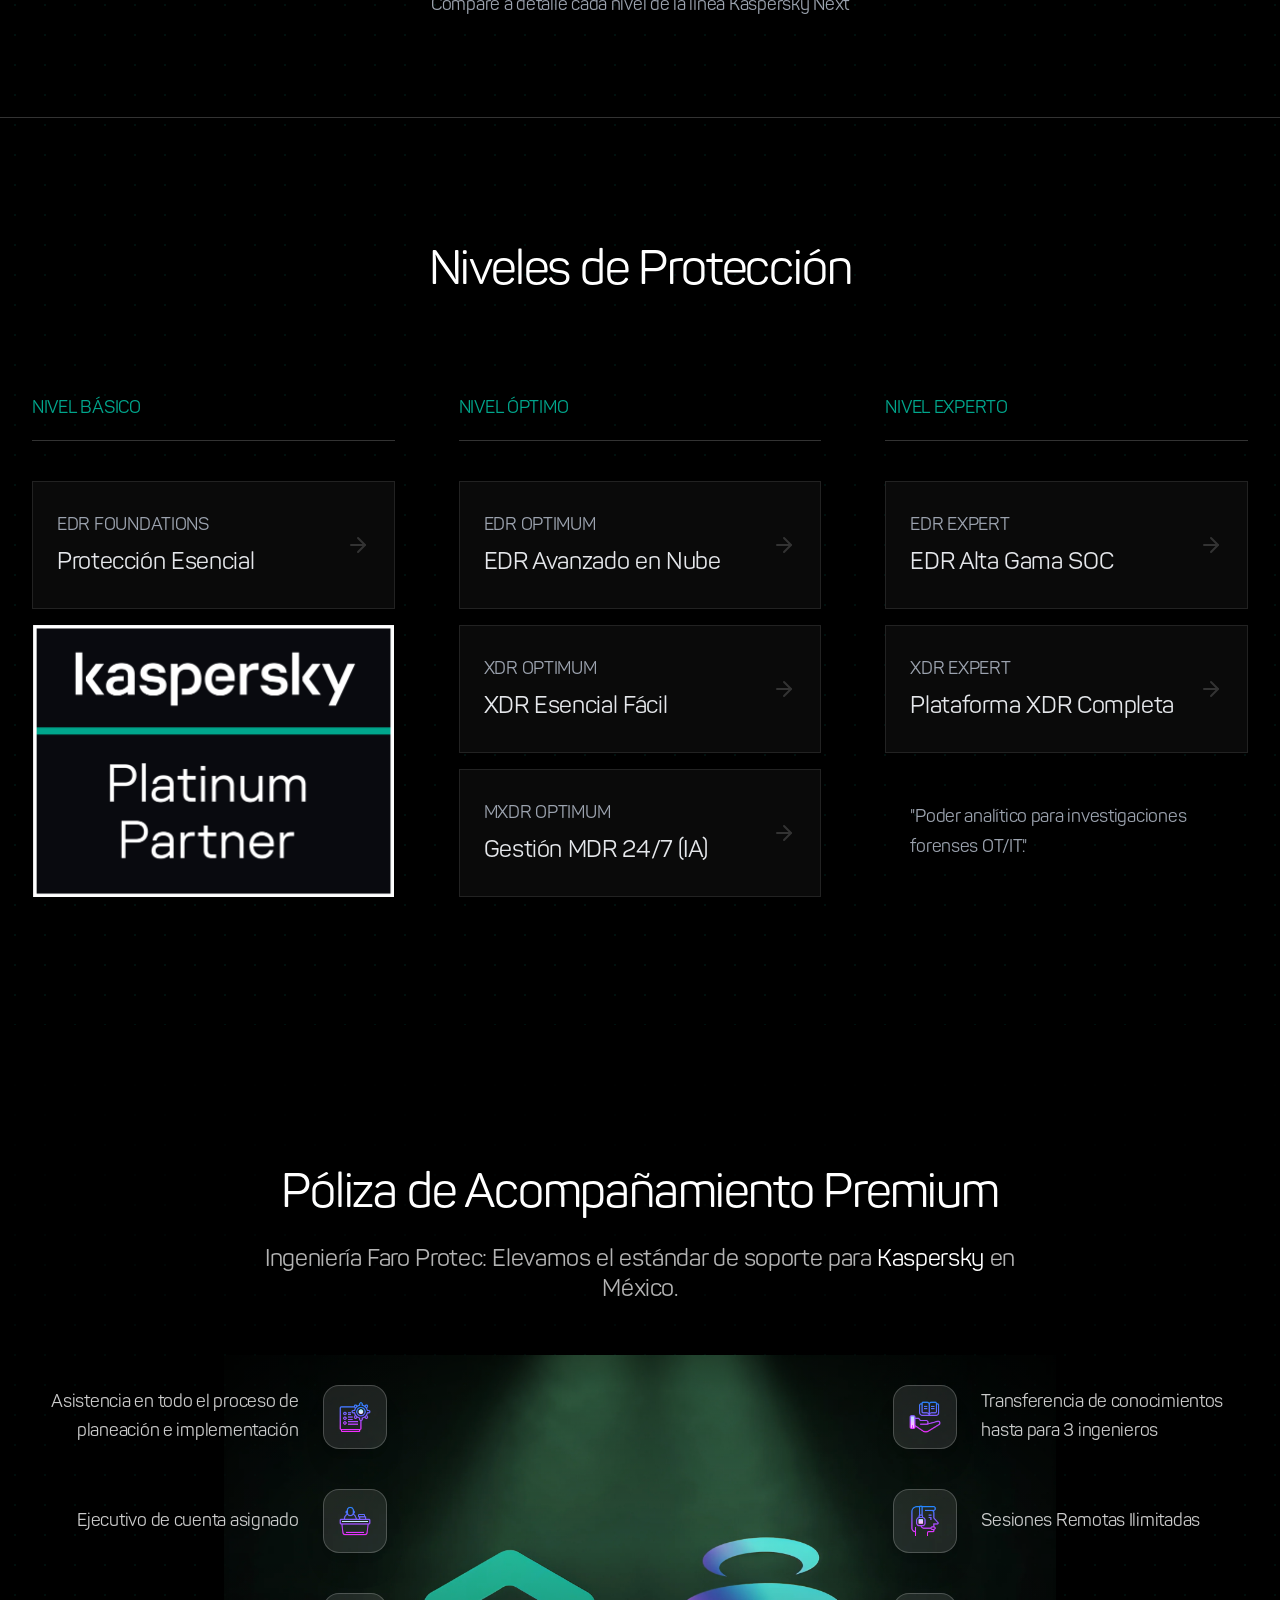
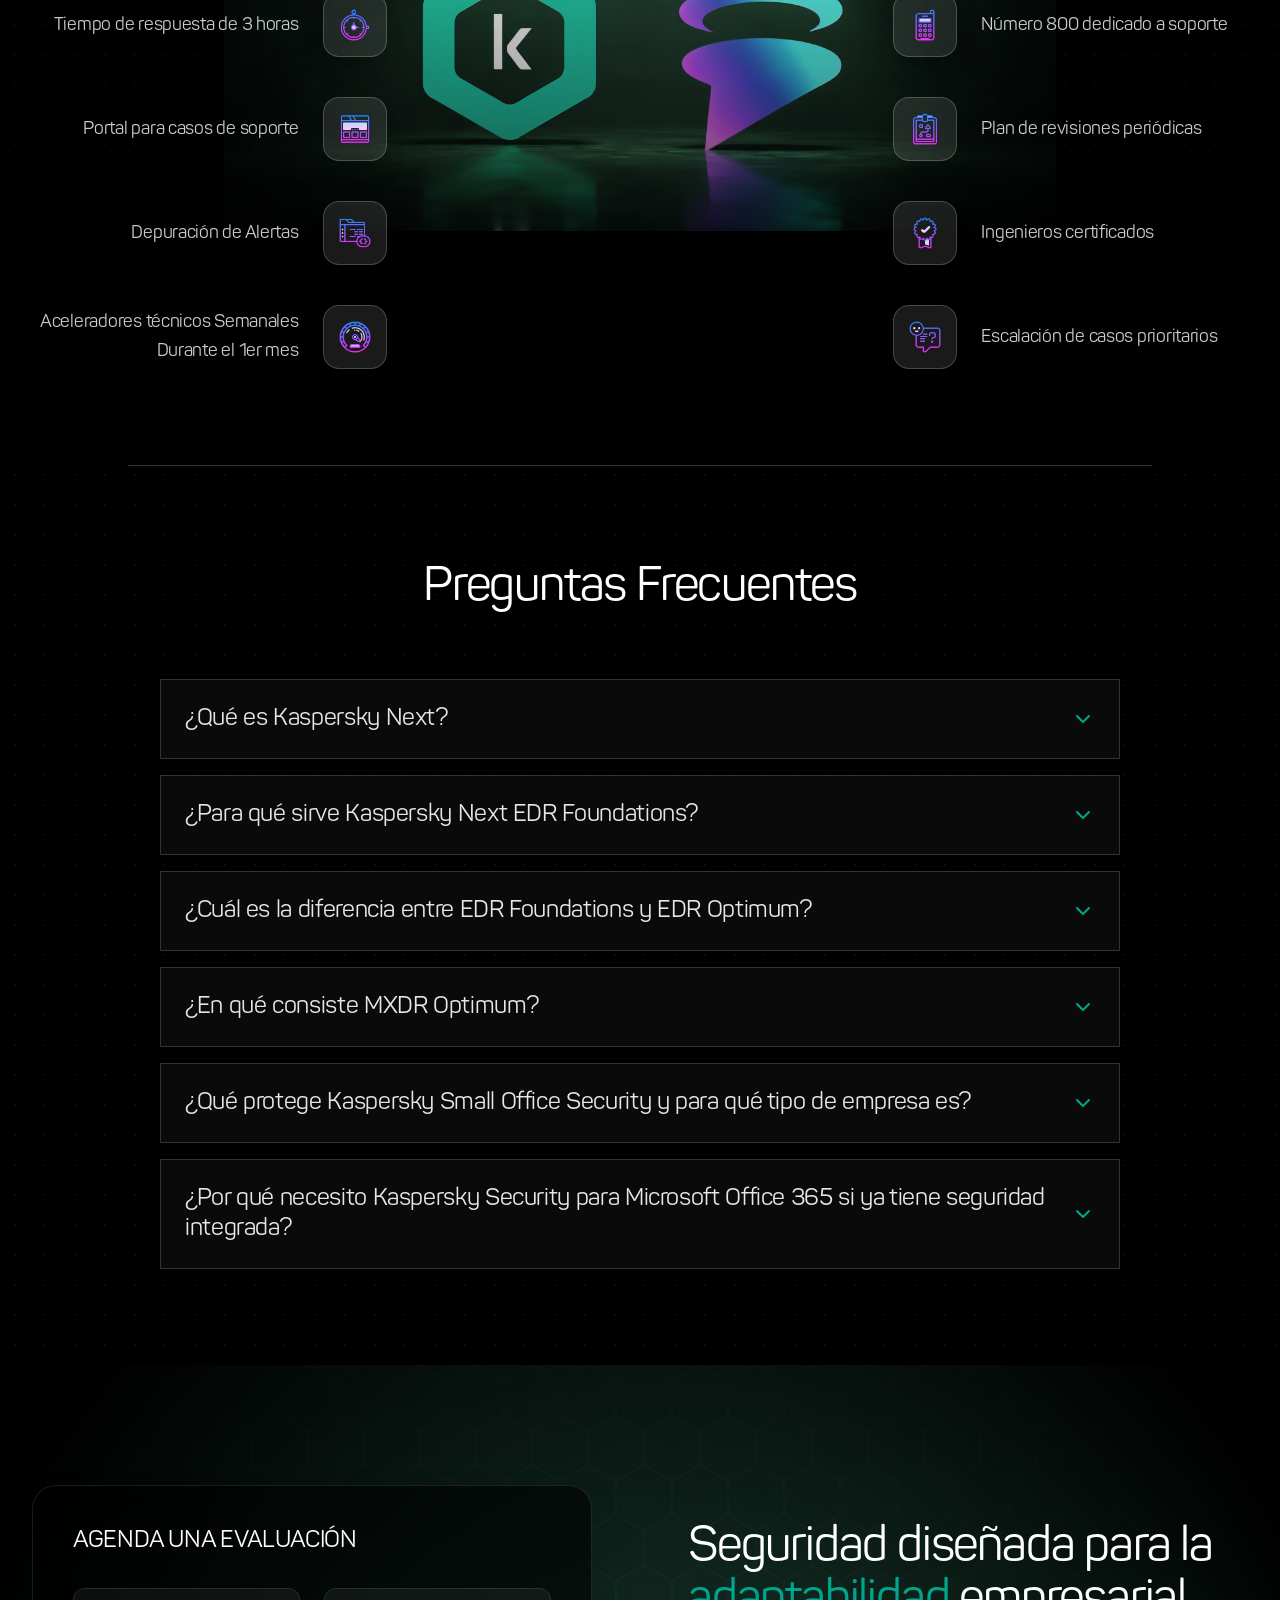
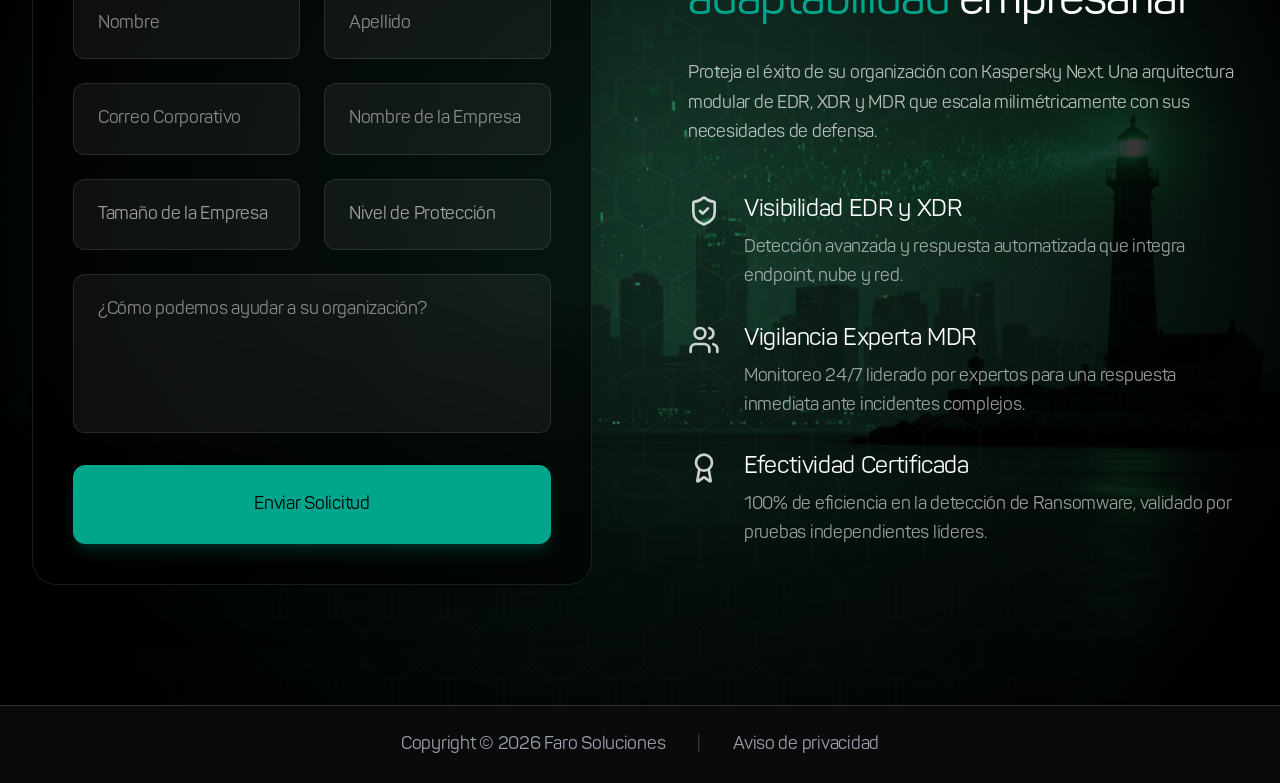
==== commit fbc91f37: "Design: Pixel-perfect alignment and centering for Platinum Partner badge" ====
--- a/index.html
+++ b/index.html
@@ -815,8 +815,8 @@
                             </div>
                             <i data-lucide="arrow-right" class="w-6 h-6 text-[#333] flex-shrink-0"></i>
                         </button>
-                        <div class="h-[272px] flex items-end justify-center pb-2">
-                            <img src="./public/images/platinum_2.png" alt="Kaspersky Platinum Partner" class="w-4/5 h-auto opacity-100">
+                        <div class="h-[272px] w-full flex items-end justify-center">
+                            <img src="./public/images/platinum_2.png" alt="Kaspersky Platinum Partner" class="w-full h-[272px] object-contain object-bottom">
                         </div>
                     </div>
                 </div>
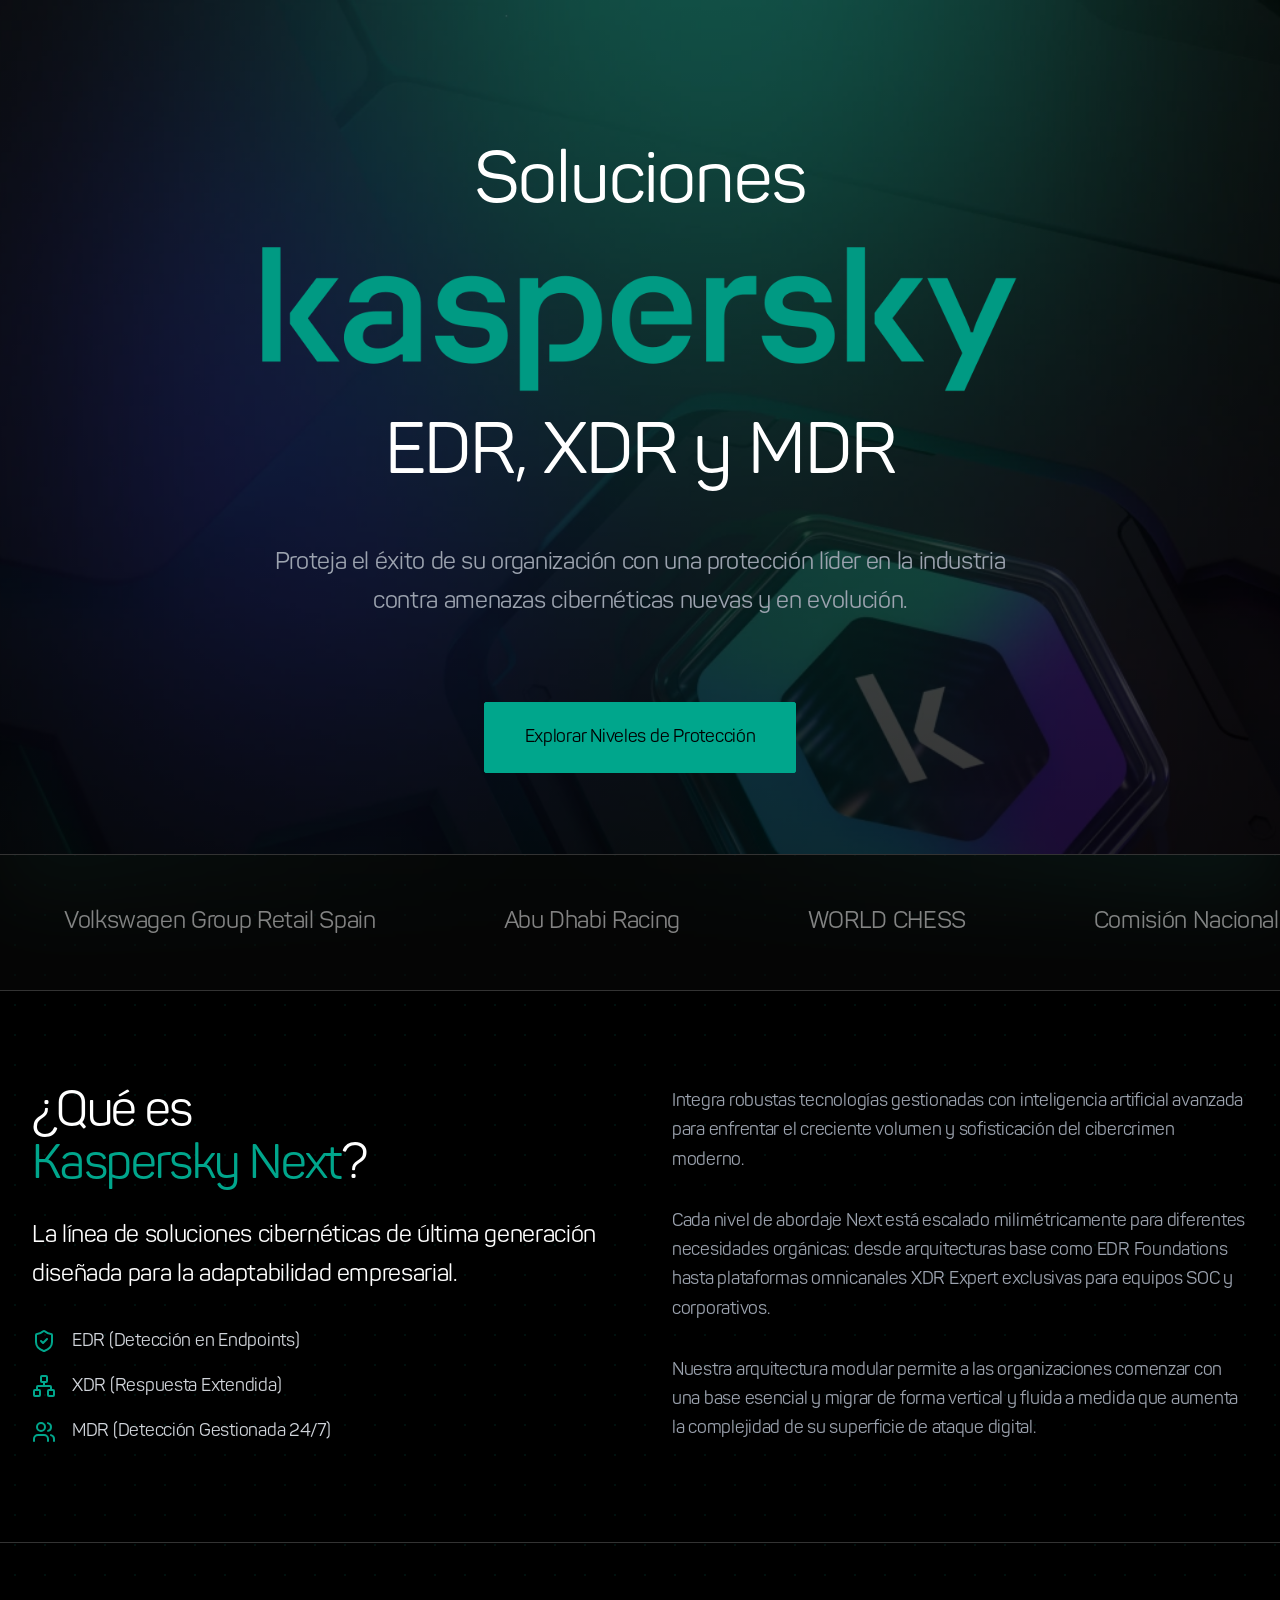
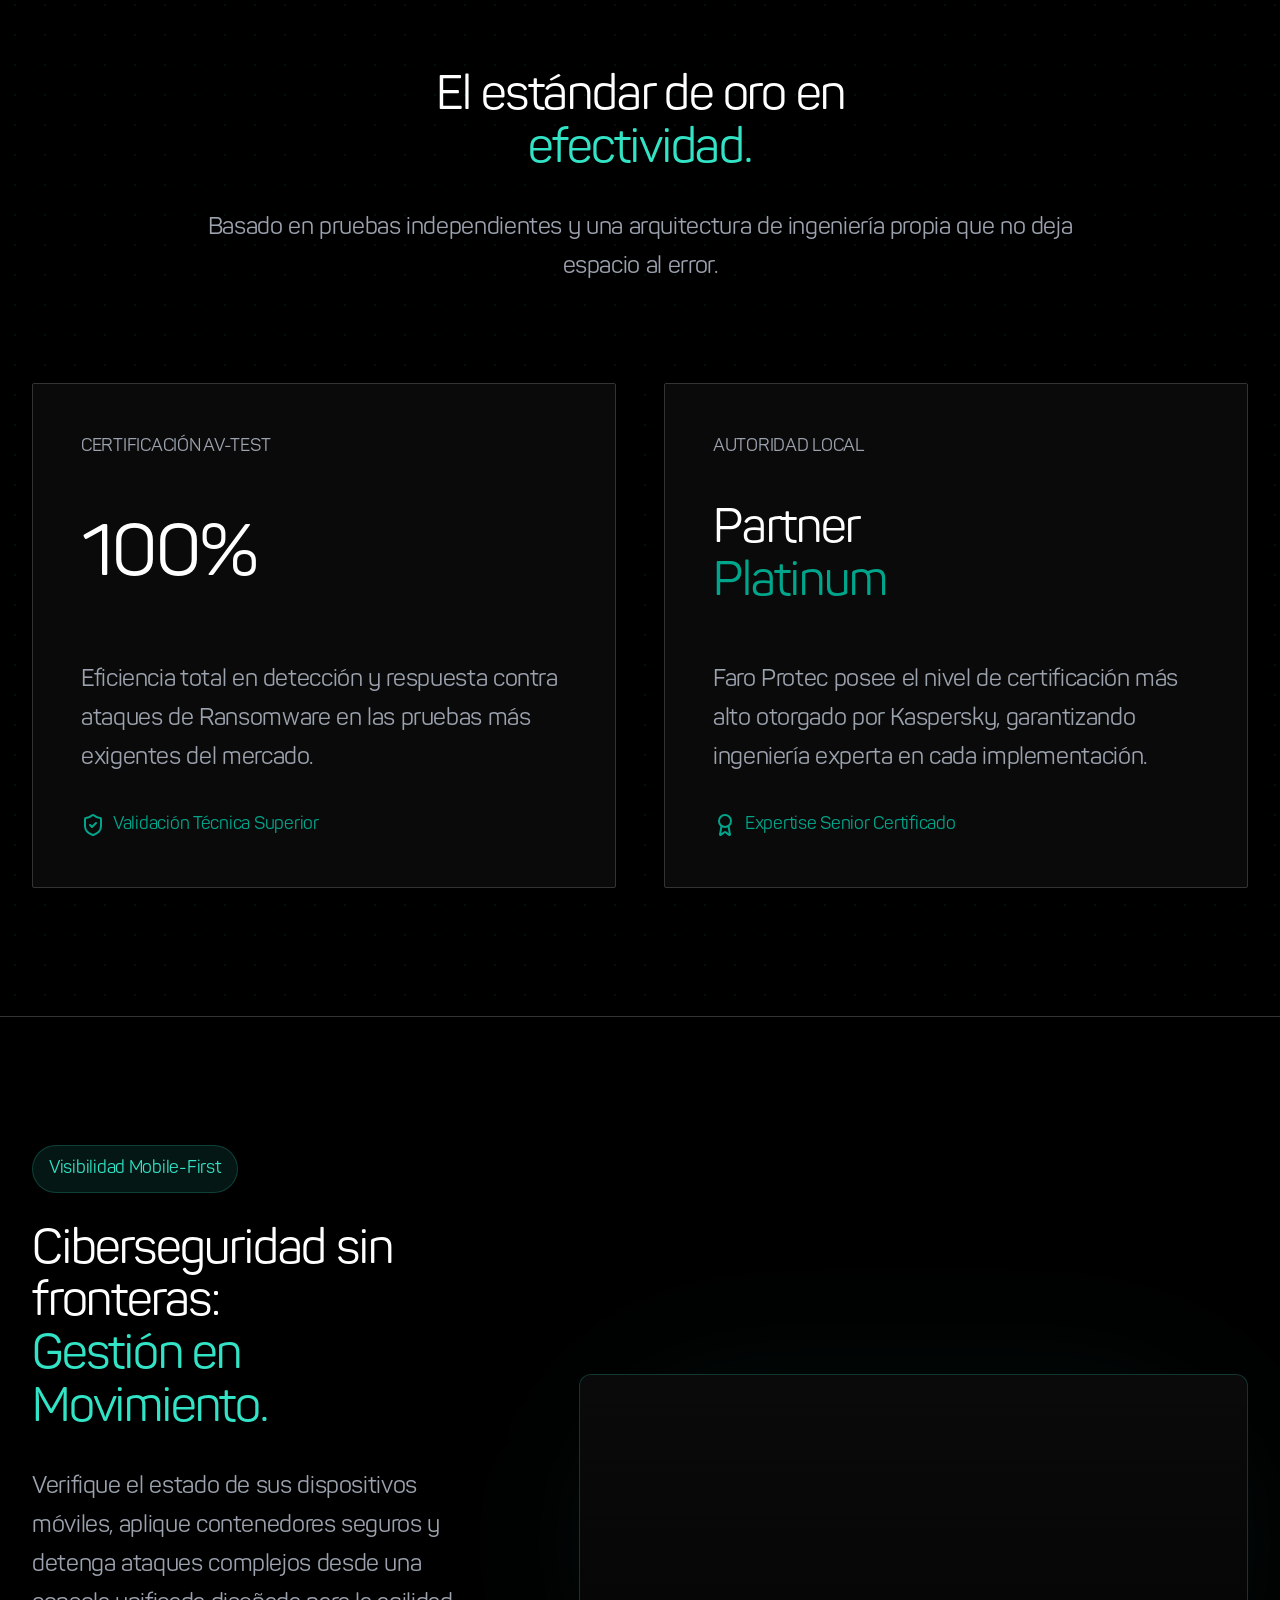
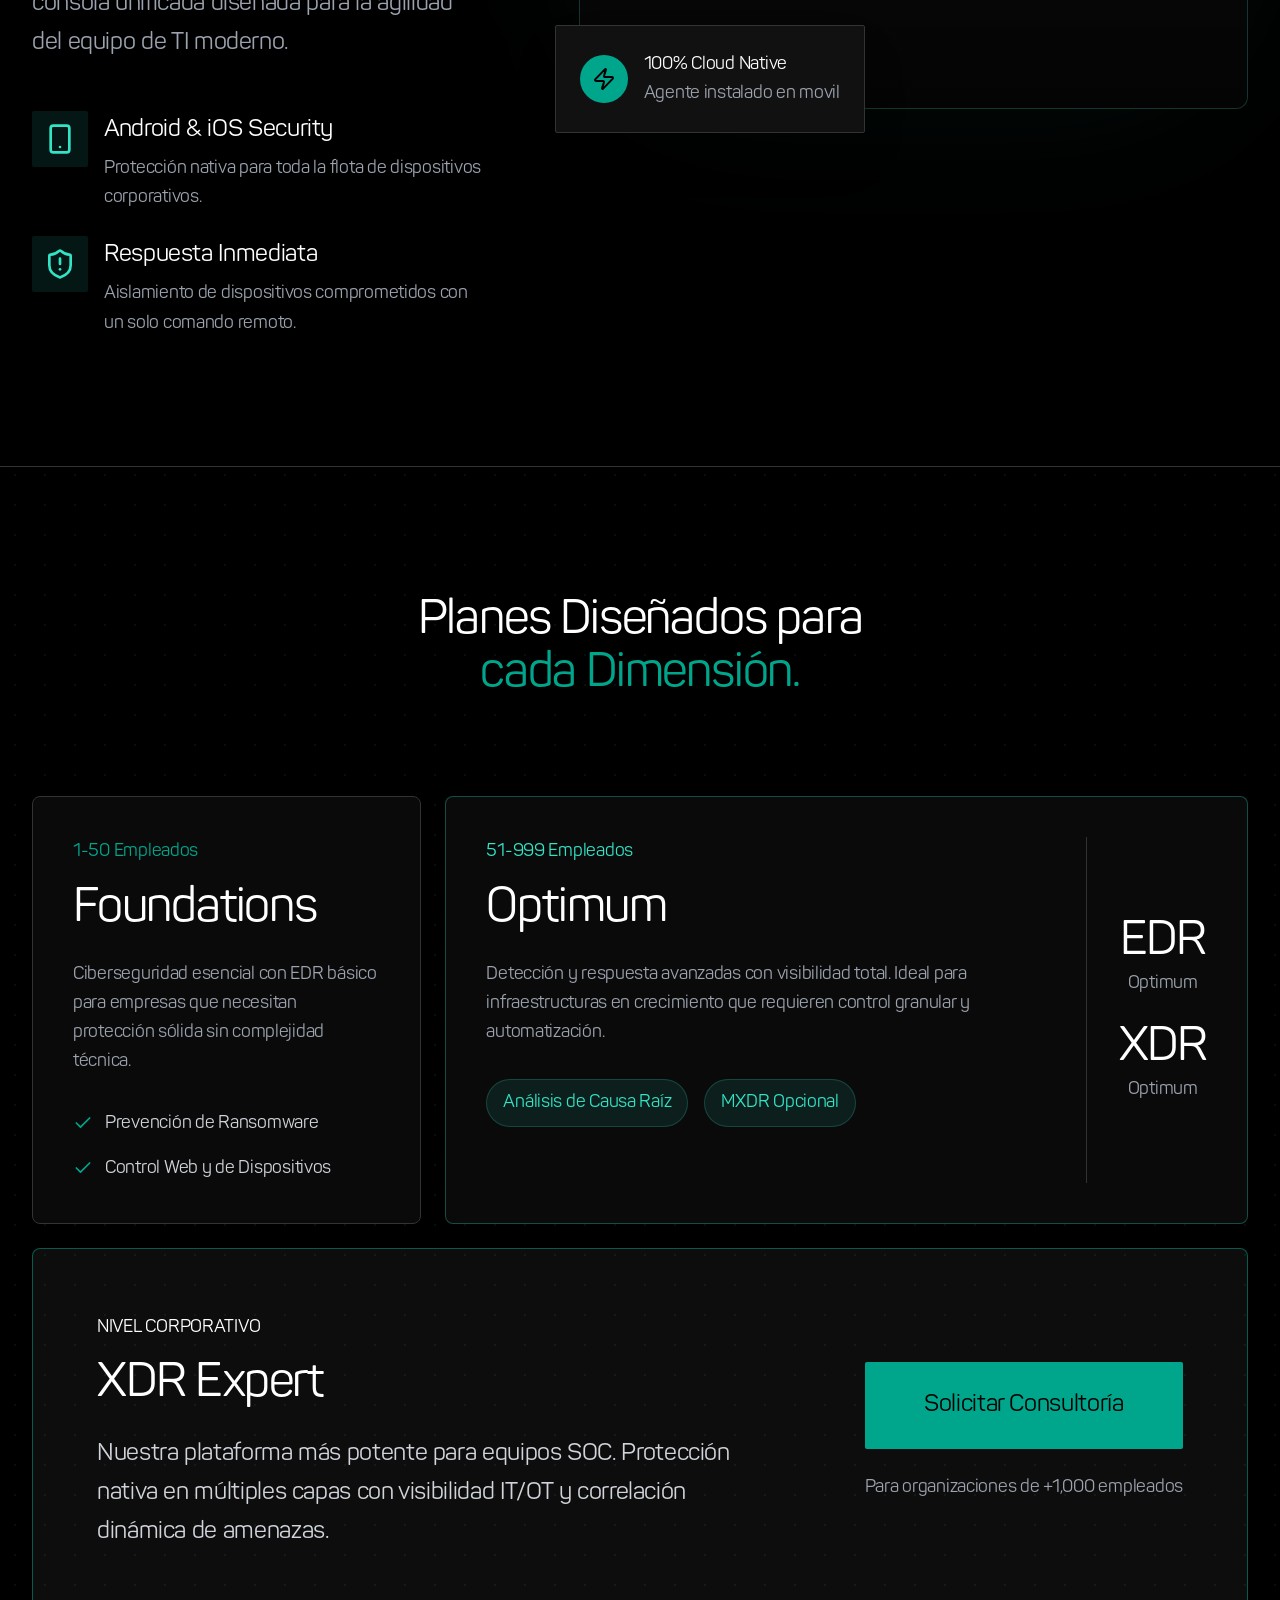
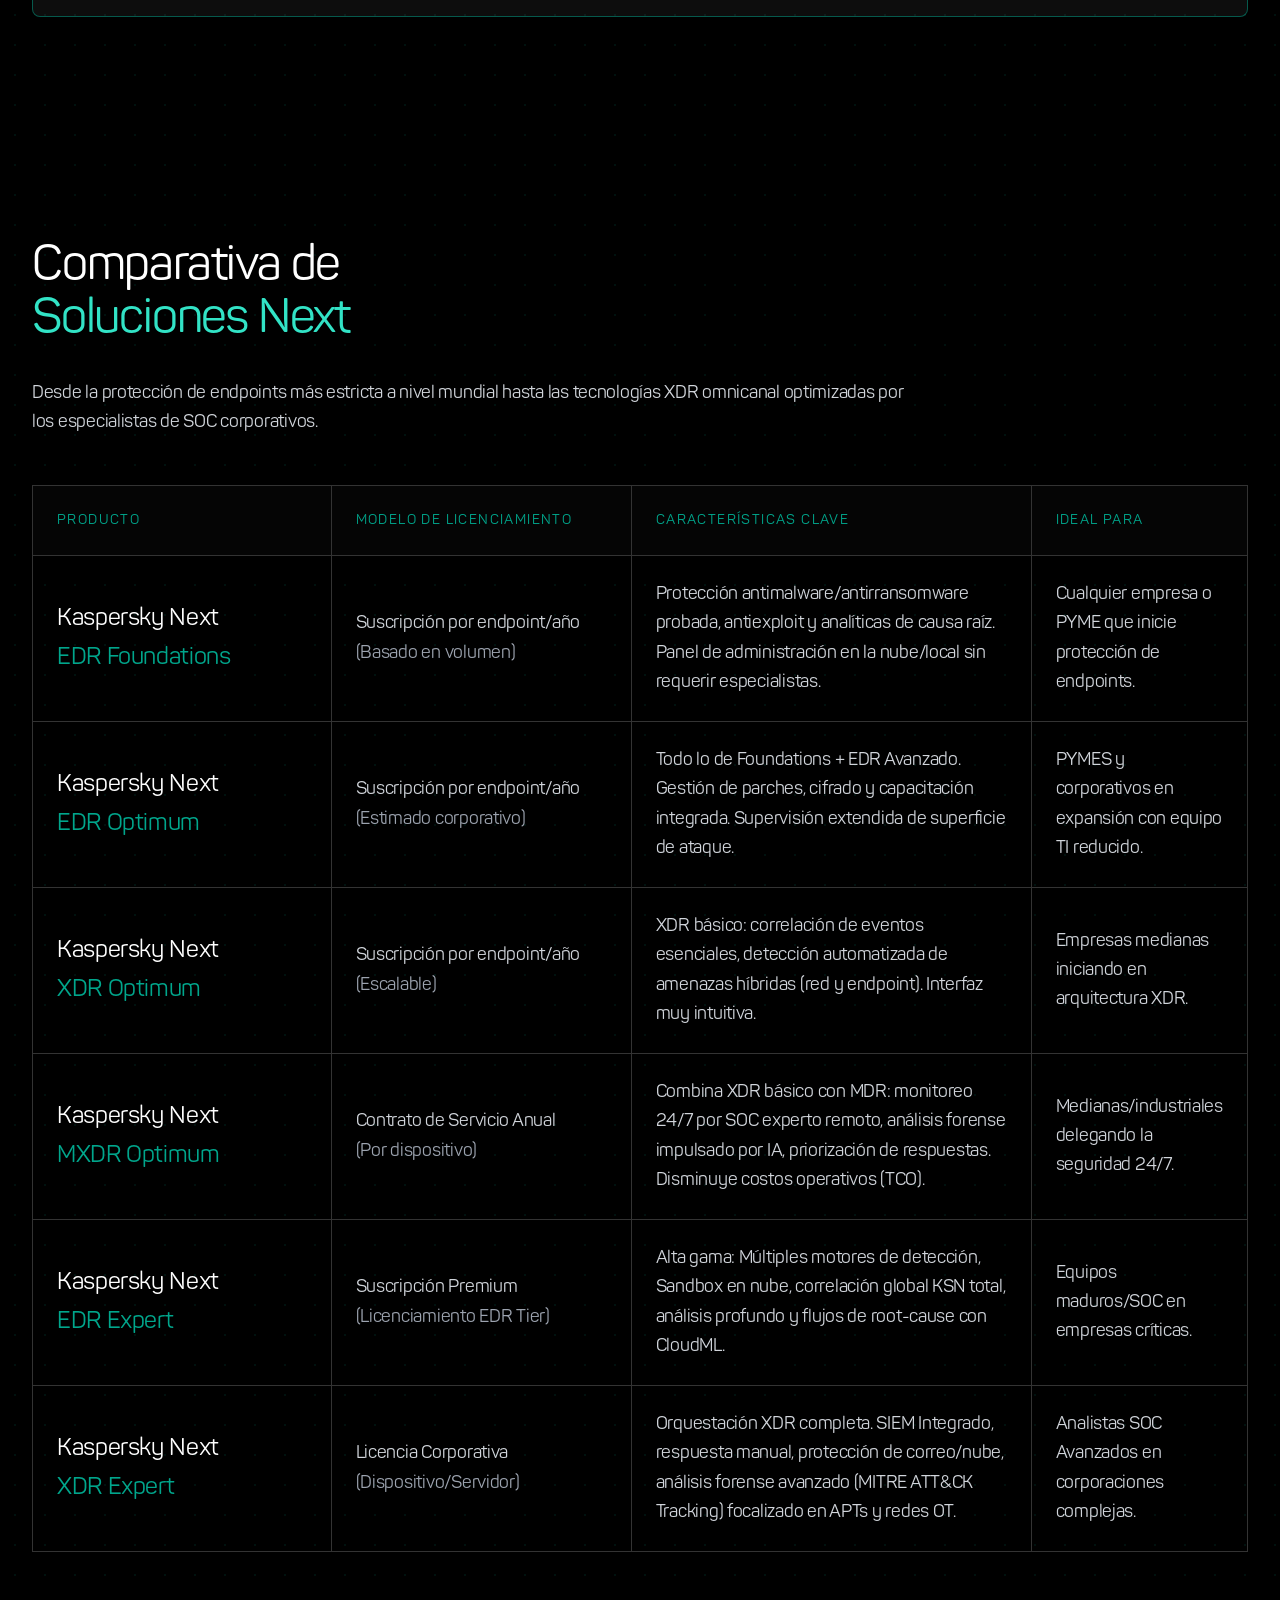
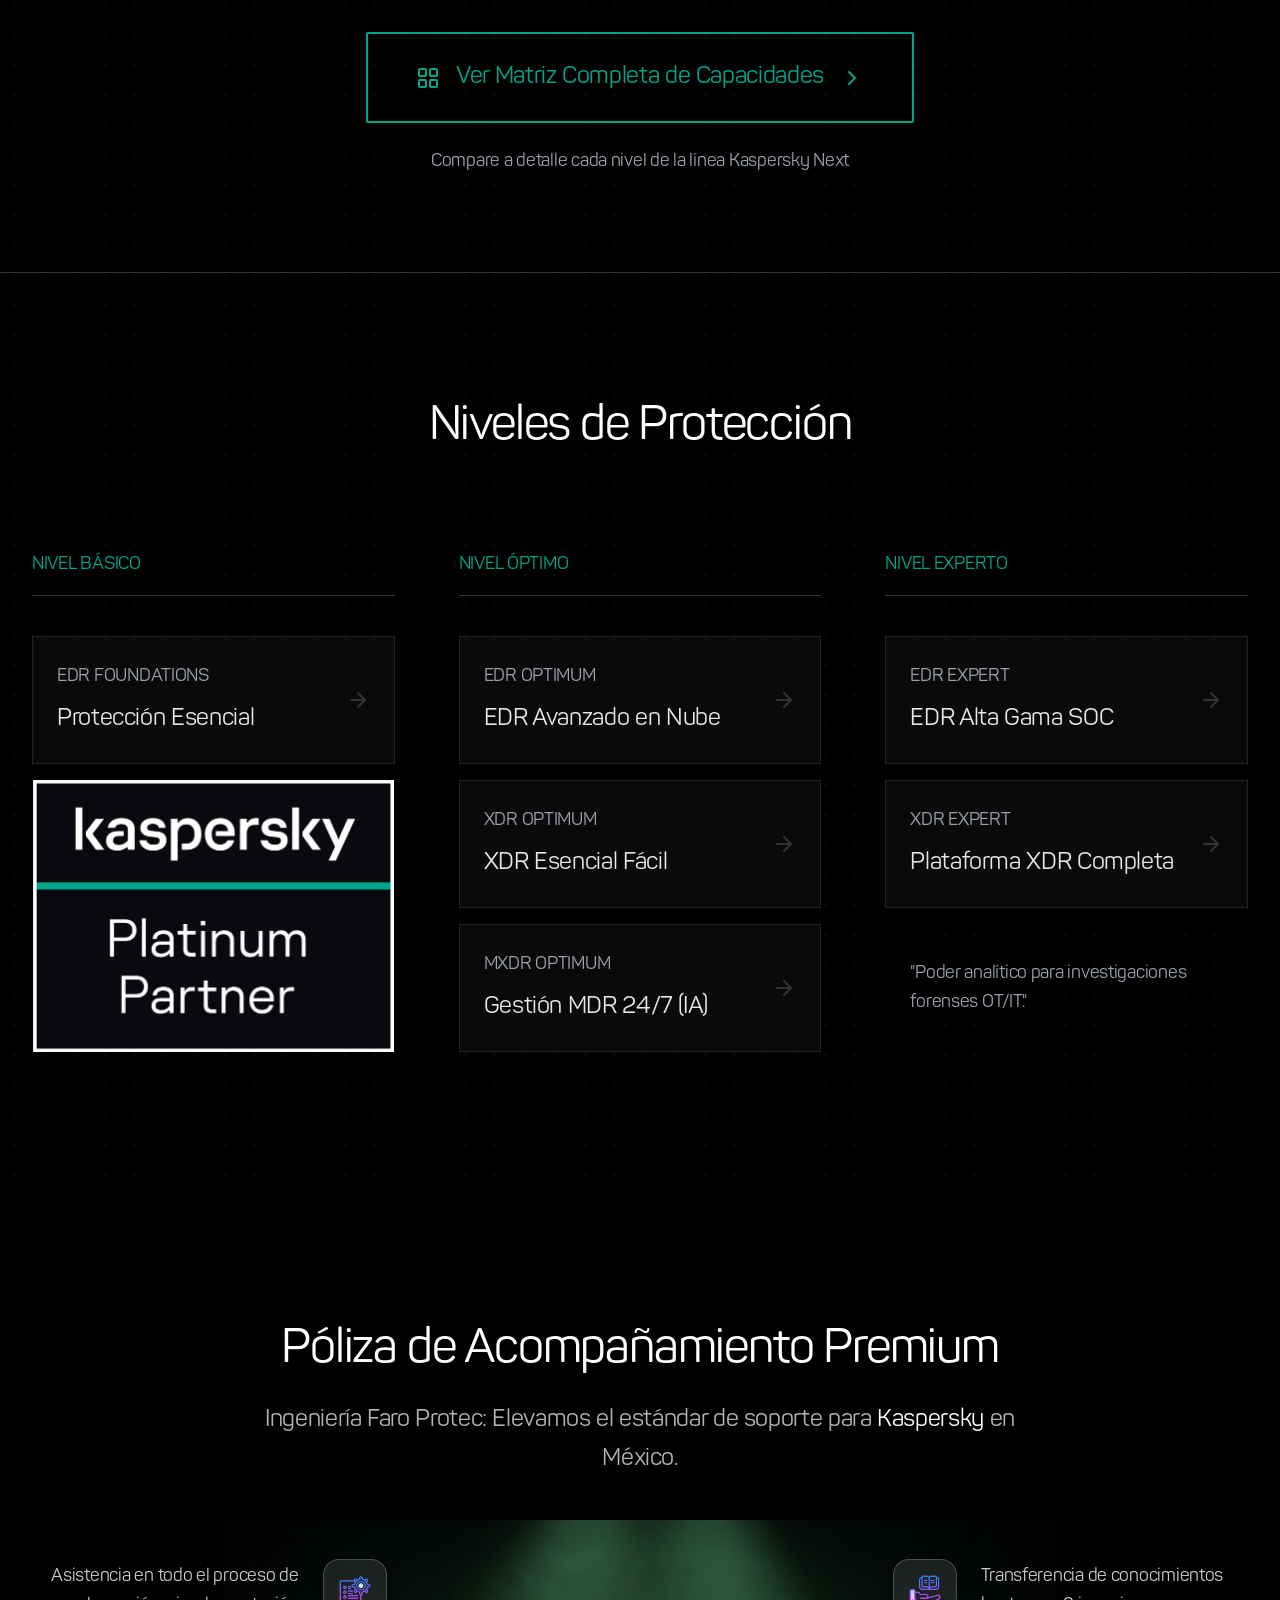
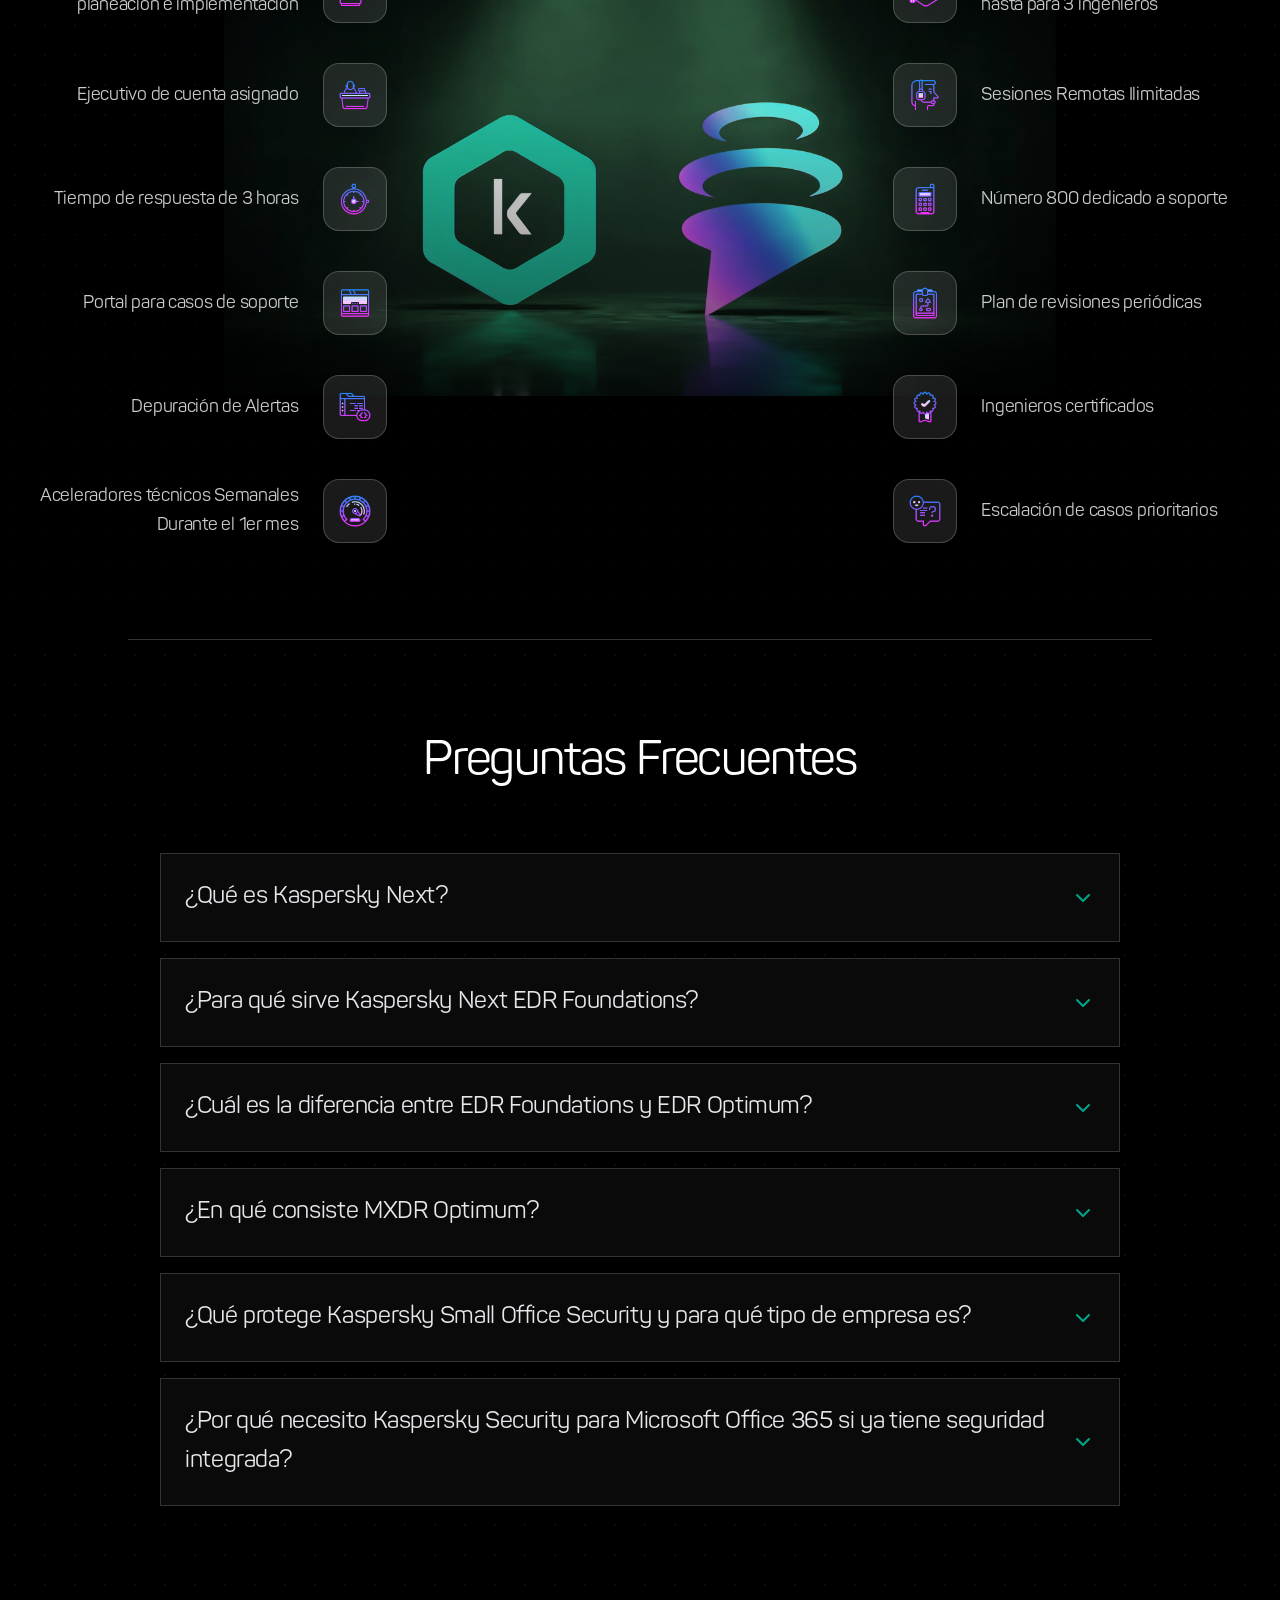
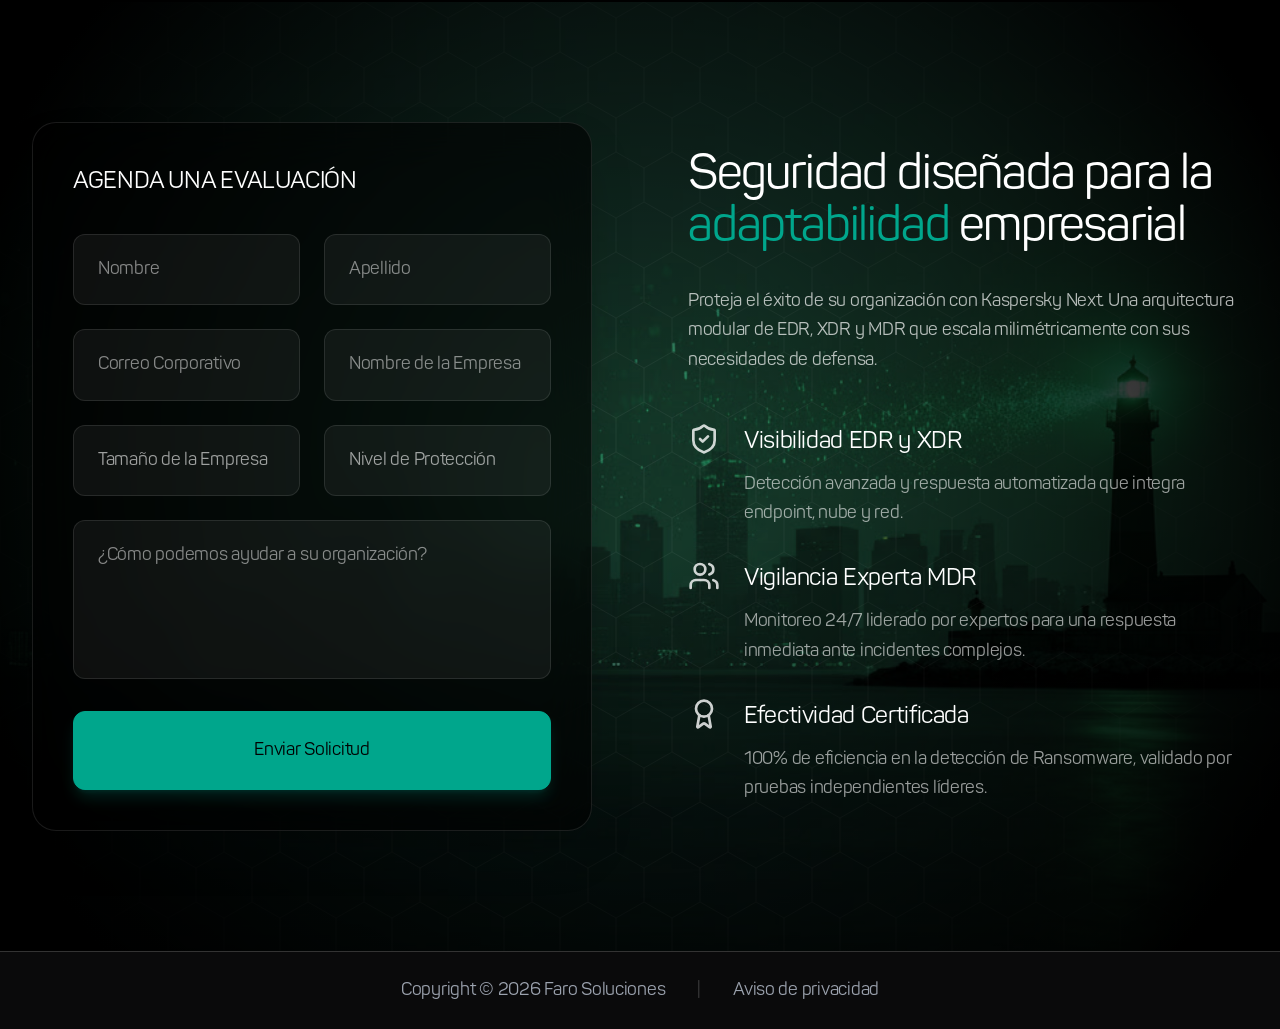
==== commit b1ef4624: "style: Normalized line-height to 1.625 for descriptions (SentinelOne style)" ====
--- a/index.html
+++ b/index.html
@@ -7,7 +7,7 @@
     <meta name="description"
         content="Descubra Kaspersky Next, la nueva línea de ciberseguridad empresarial: soluciones EDR, XDR y MDR con IA avanzada. Compare funcionalidades, precios estimados y solicite una demo gratis.">
     <title>Kaspersky Next: soluciones EDR, XDR y MDR de ciberseguridad para empresas</title>
-    <link rel="icon" type="image/webp" href="./public/images/faroprotec.webp">
+    <link rel="icon" href="data:,">
 
     <!-- LCP Optimization -->
     <link rel="preload" as="image" href="./public/images/masthead-tablet-1x-q93.webp" fetchpriority="high">
@@ -108,7 +108,7 @@
         .text-2xl,
         .text-xl {
             font-size: 1.5rem !important;
-            line-height: 1.25 !important;
+            line-height: 1.625 !important;
             letter-spacing: -0.015em !important;
         }
 
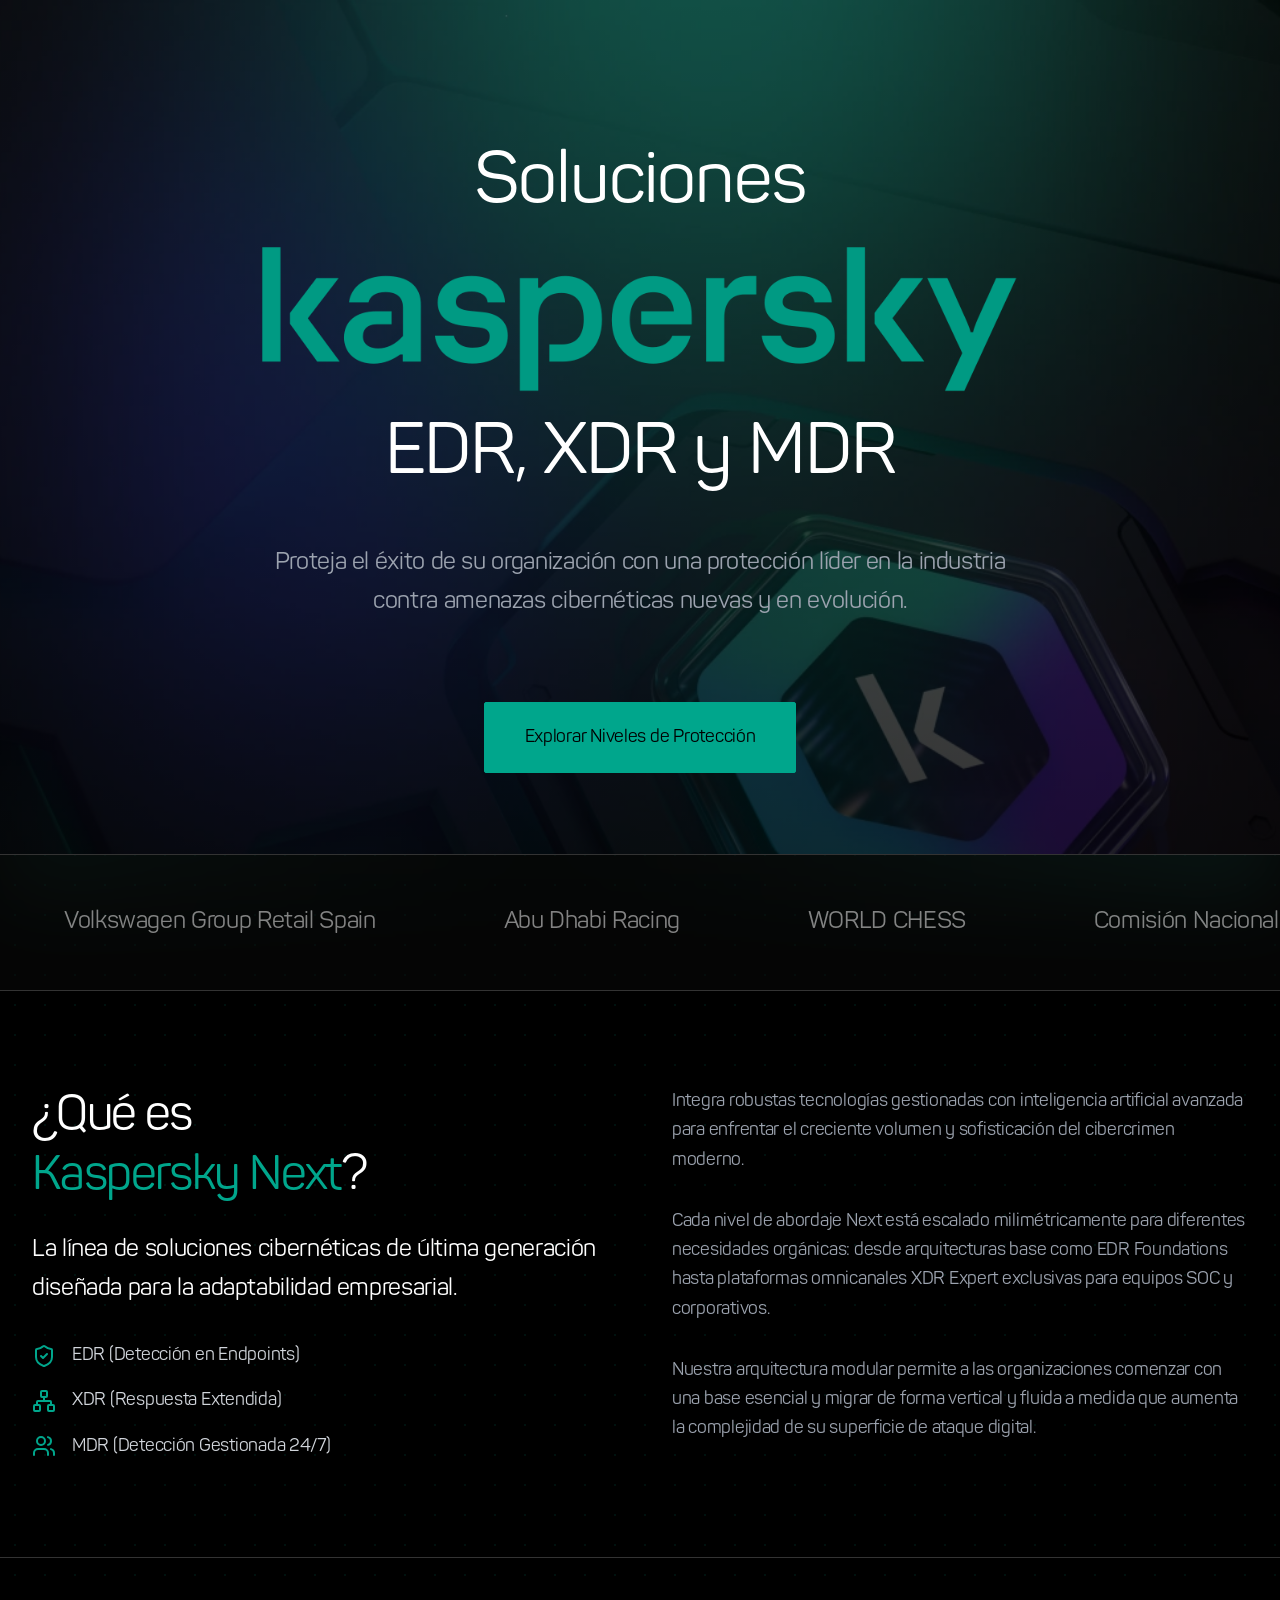
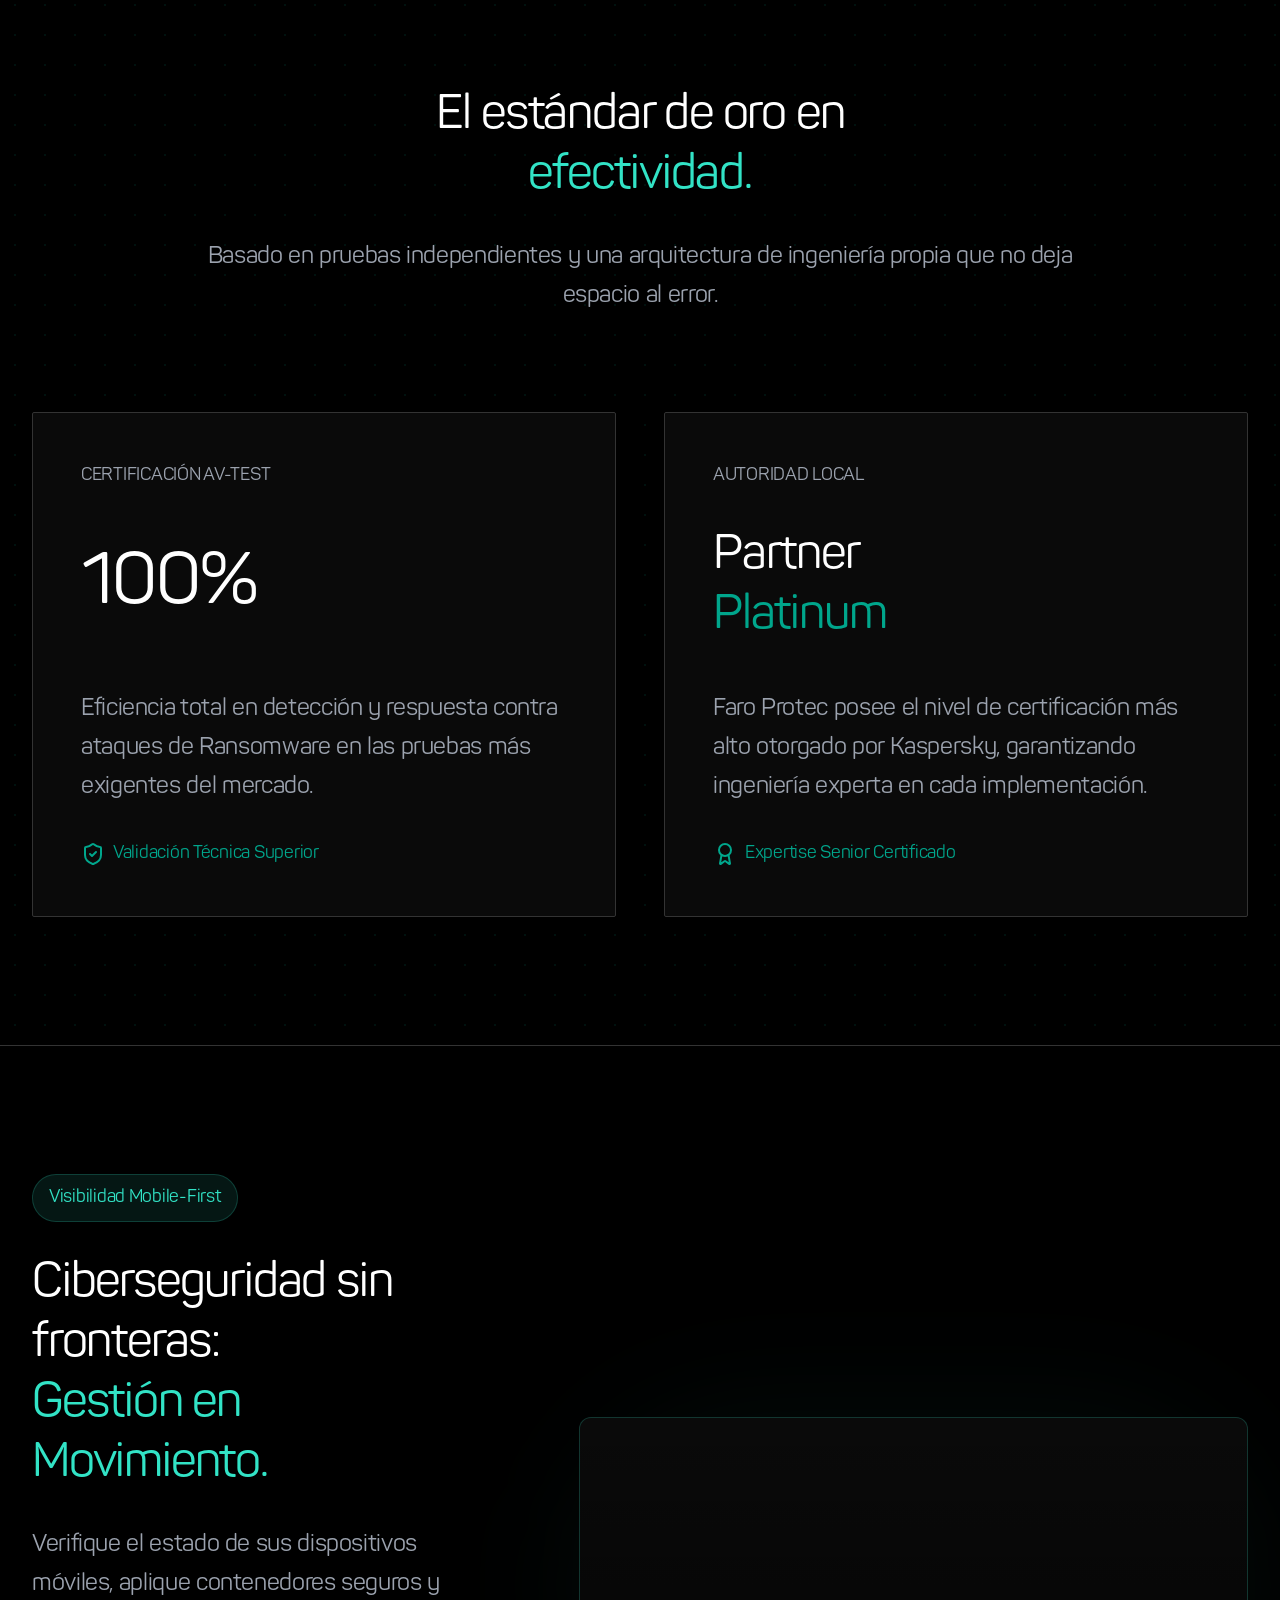
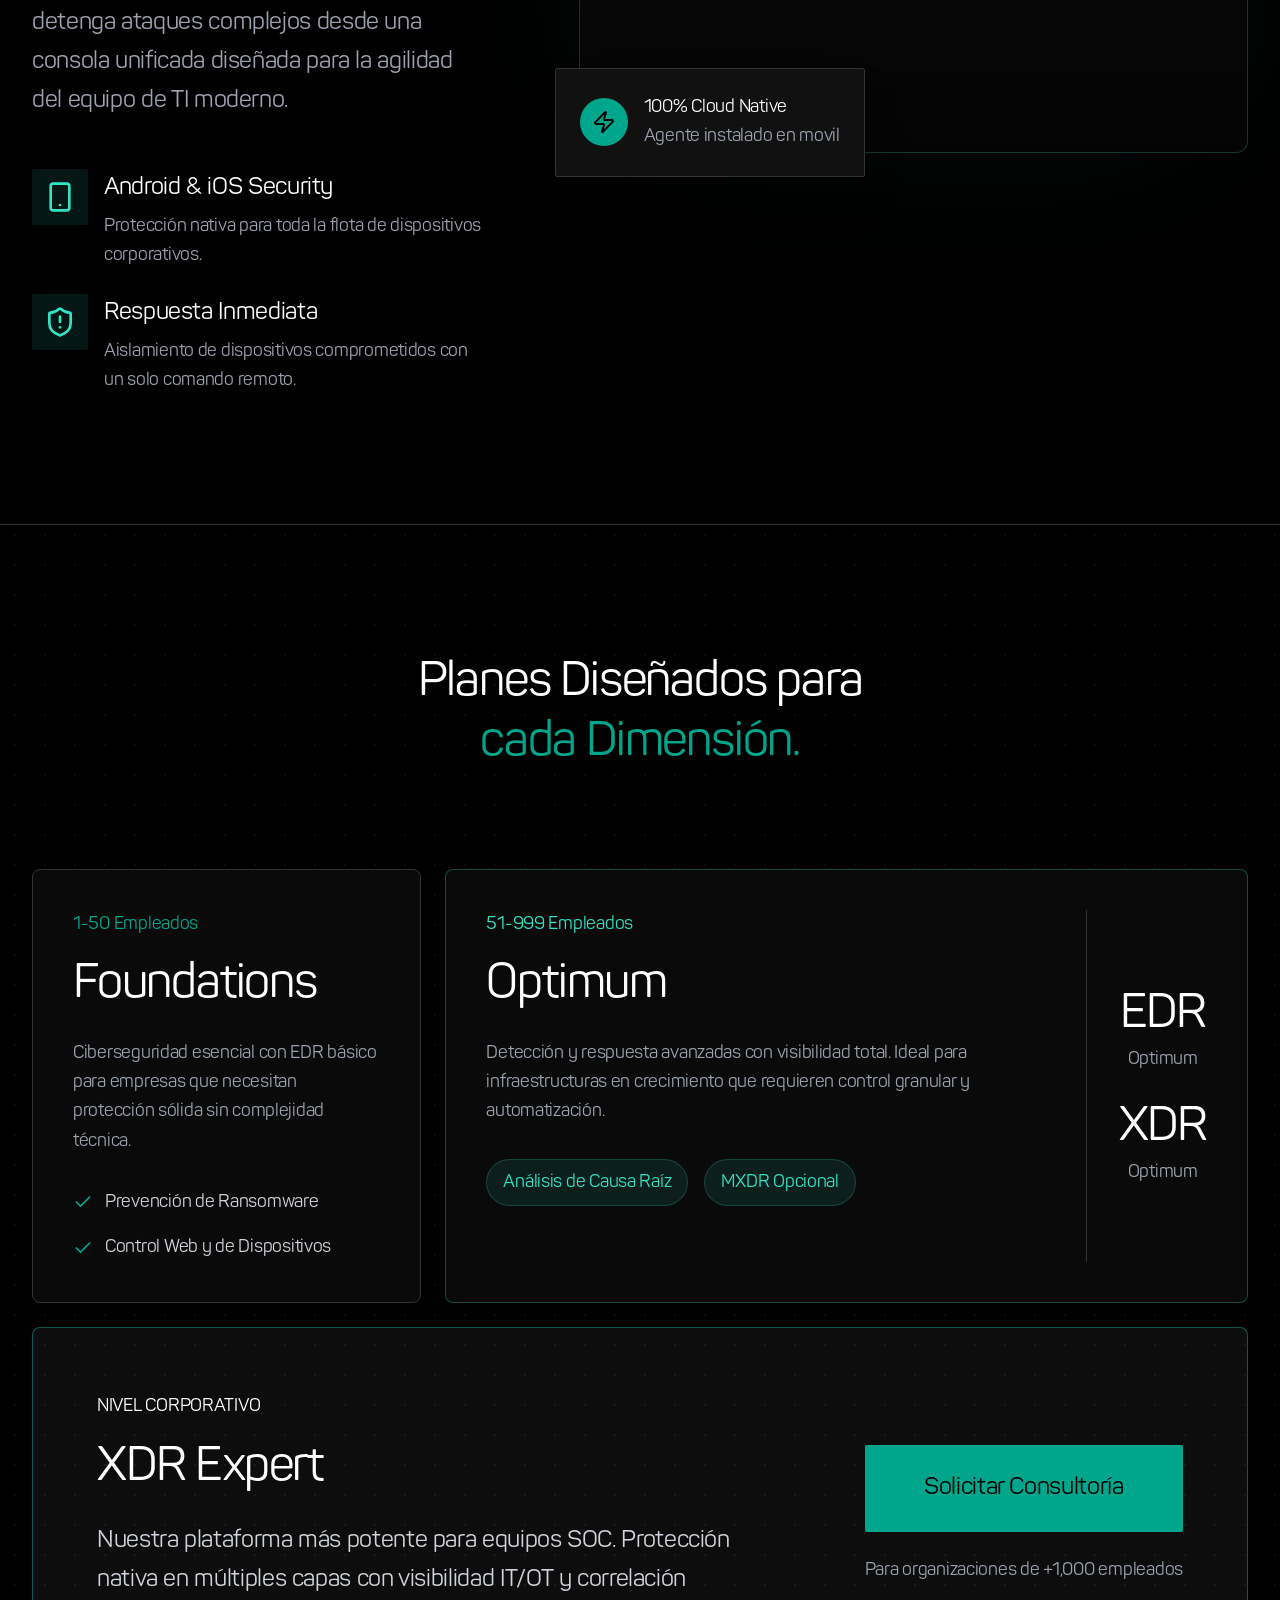
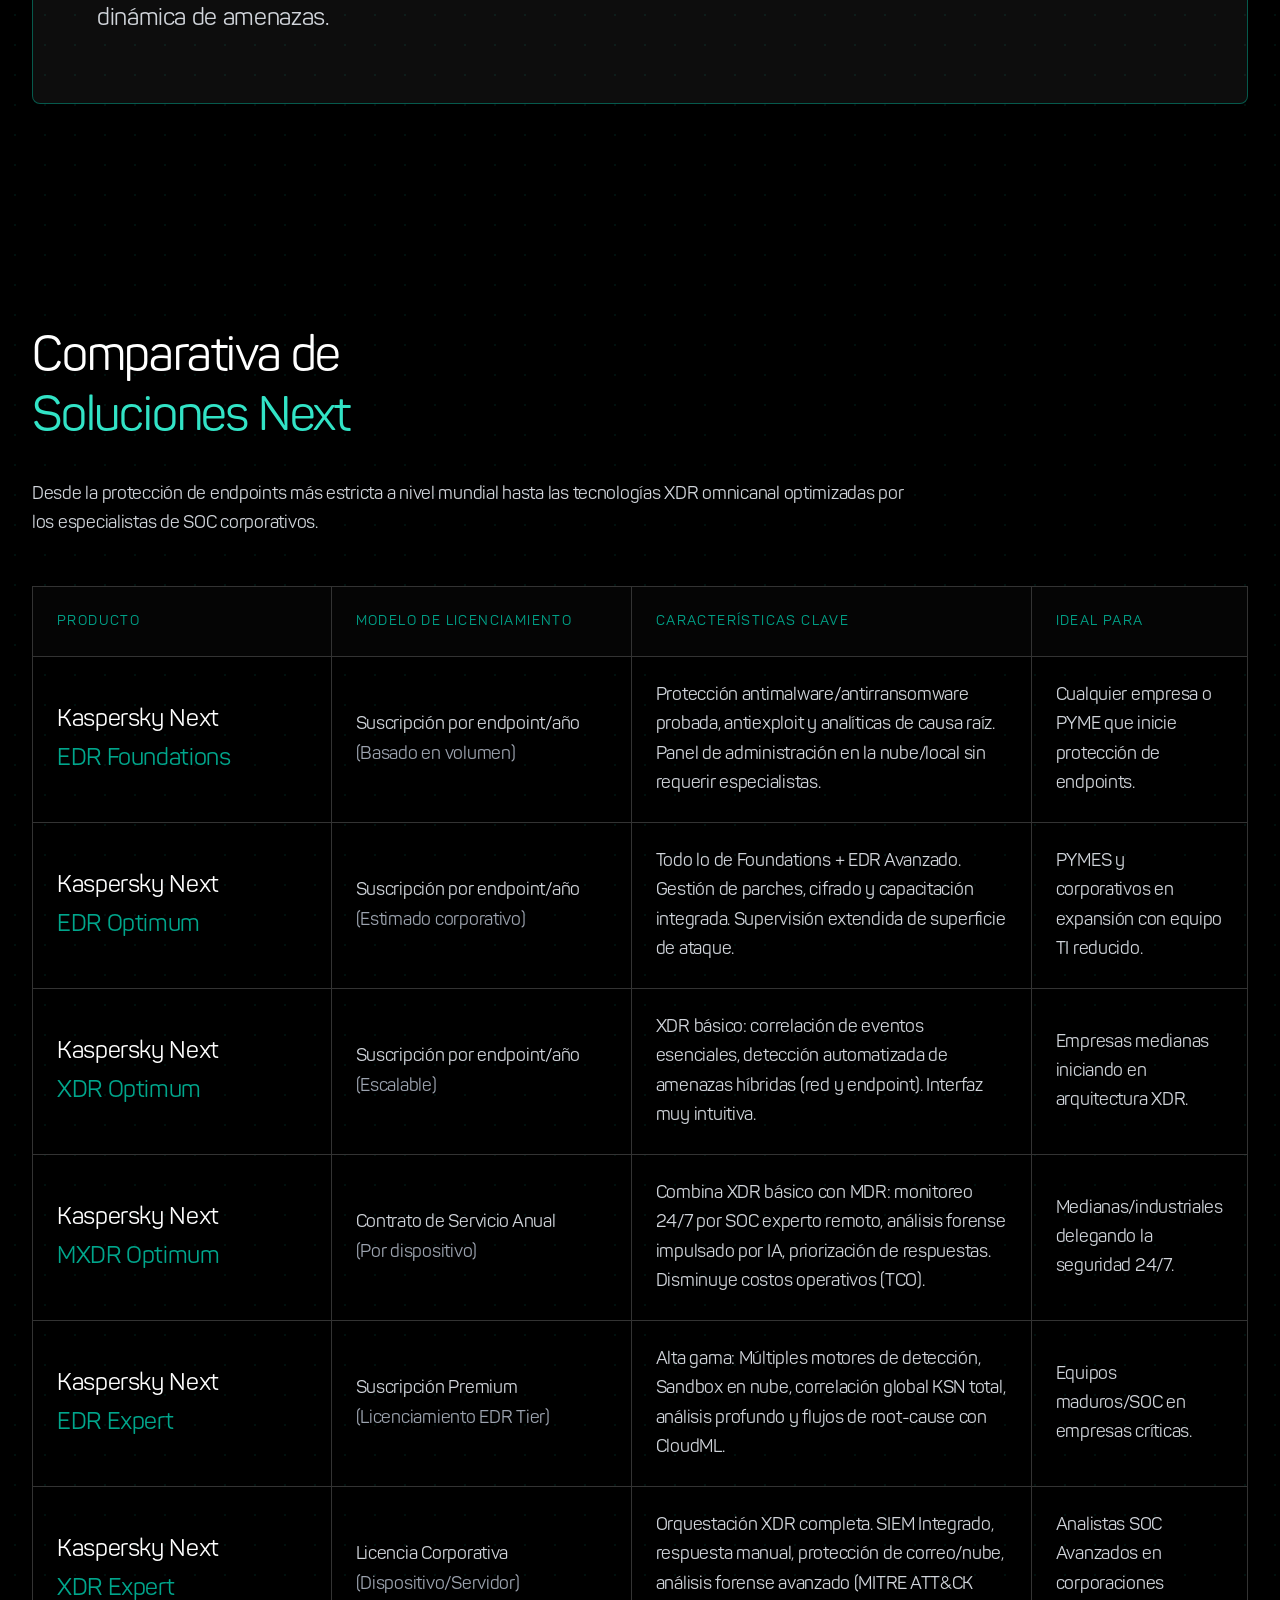
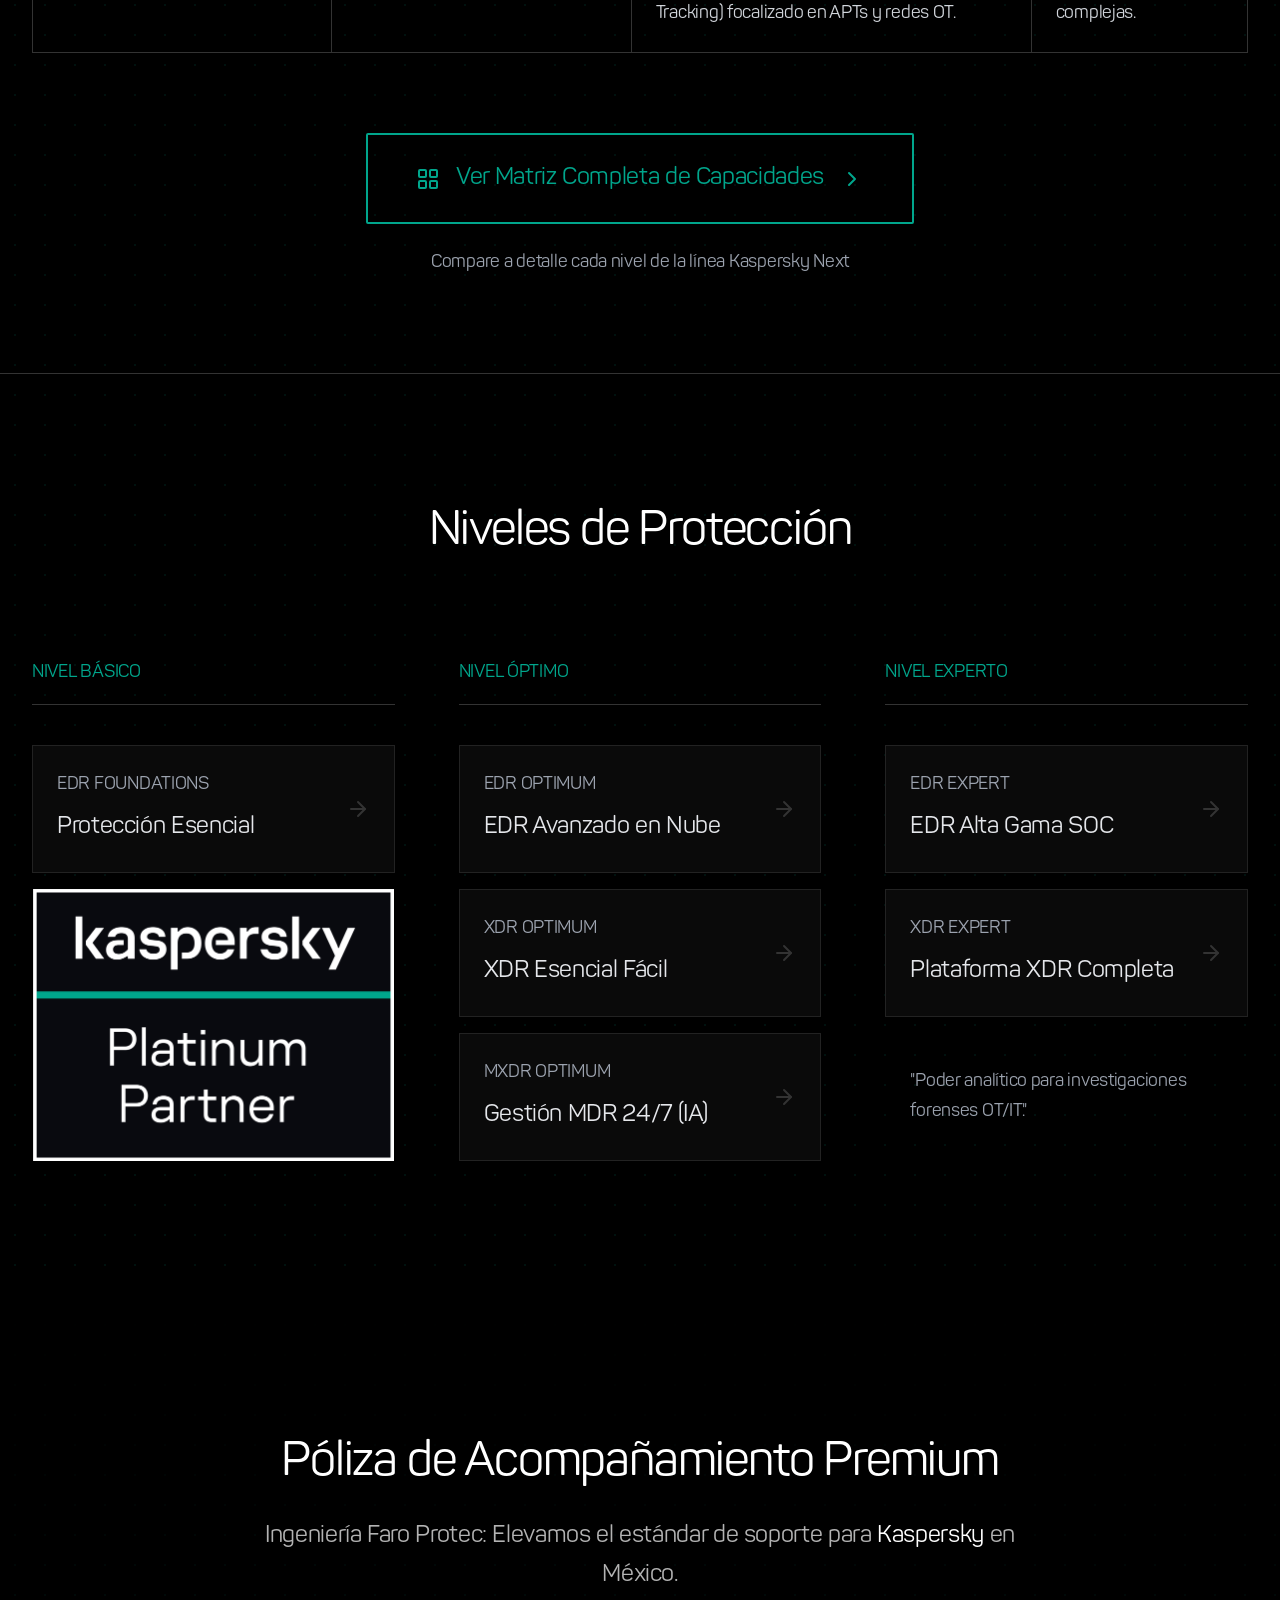
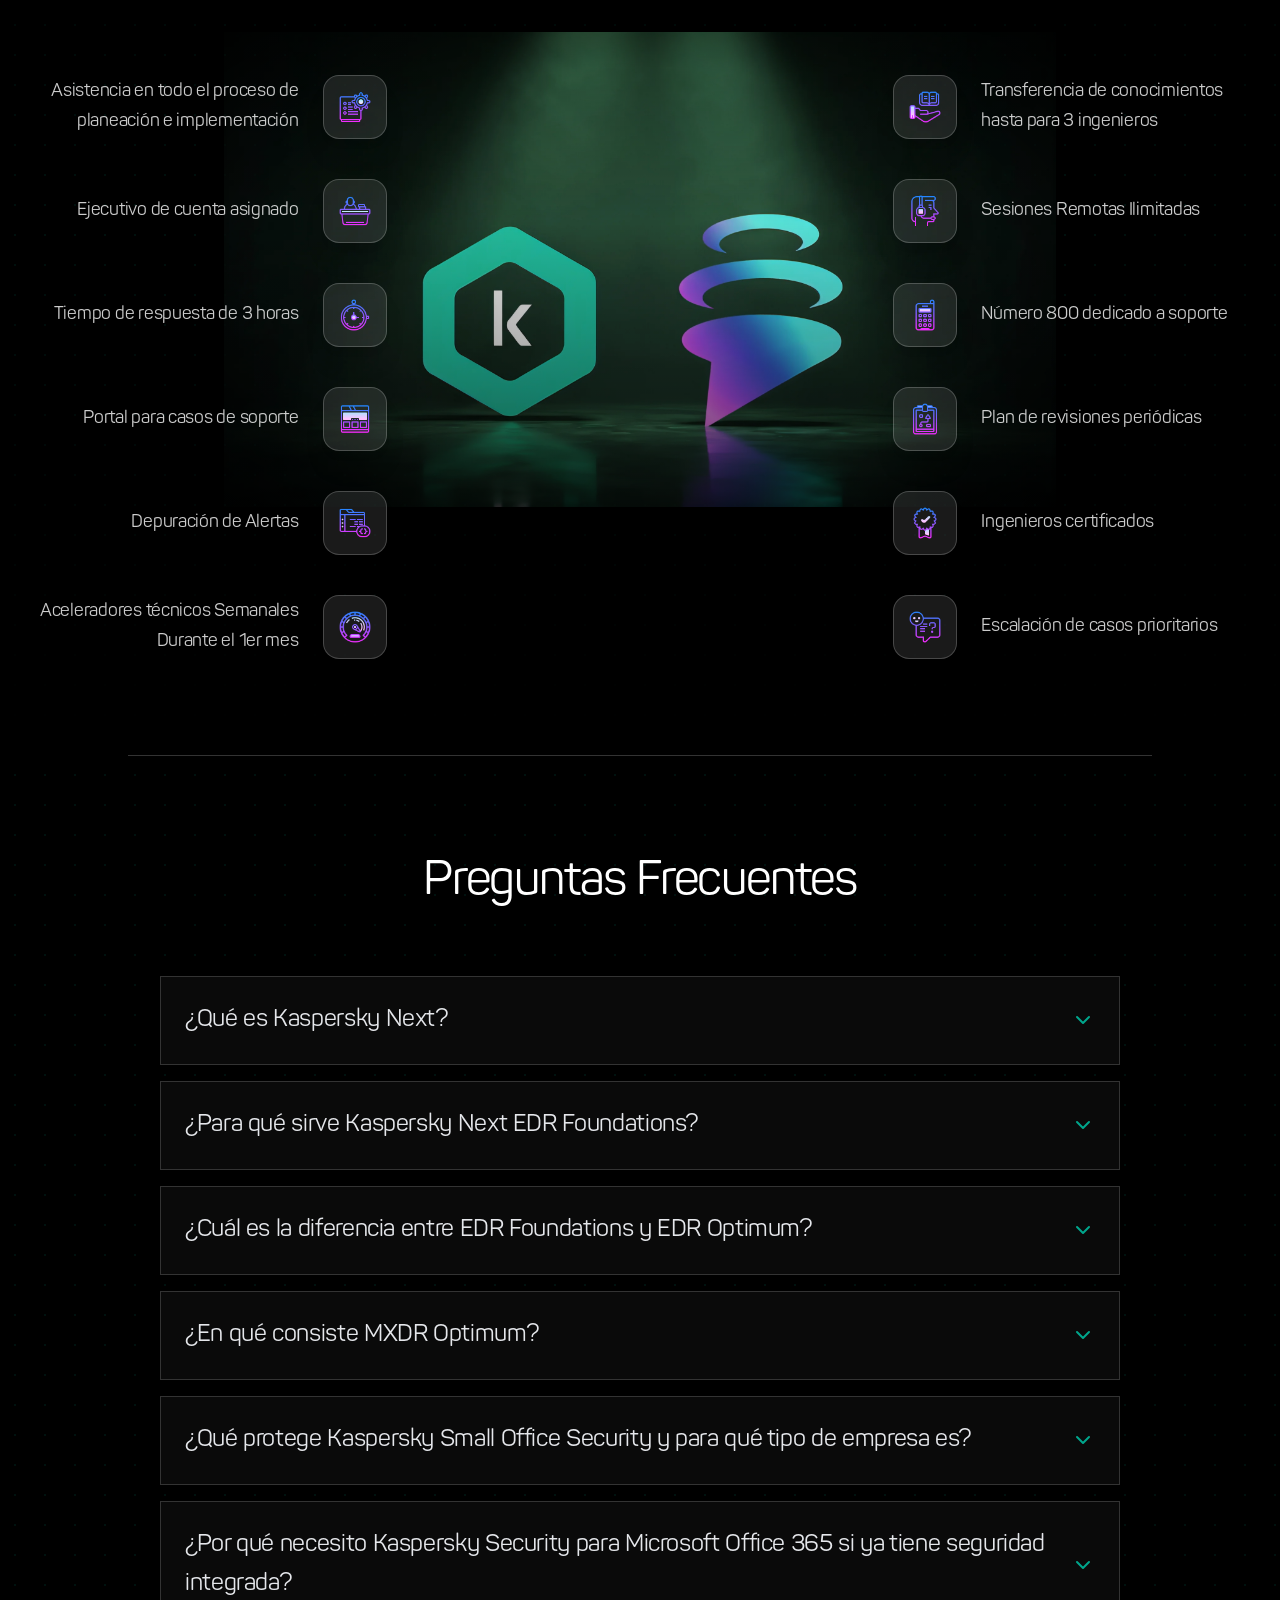
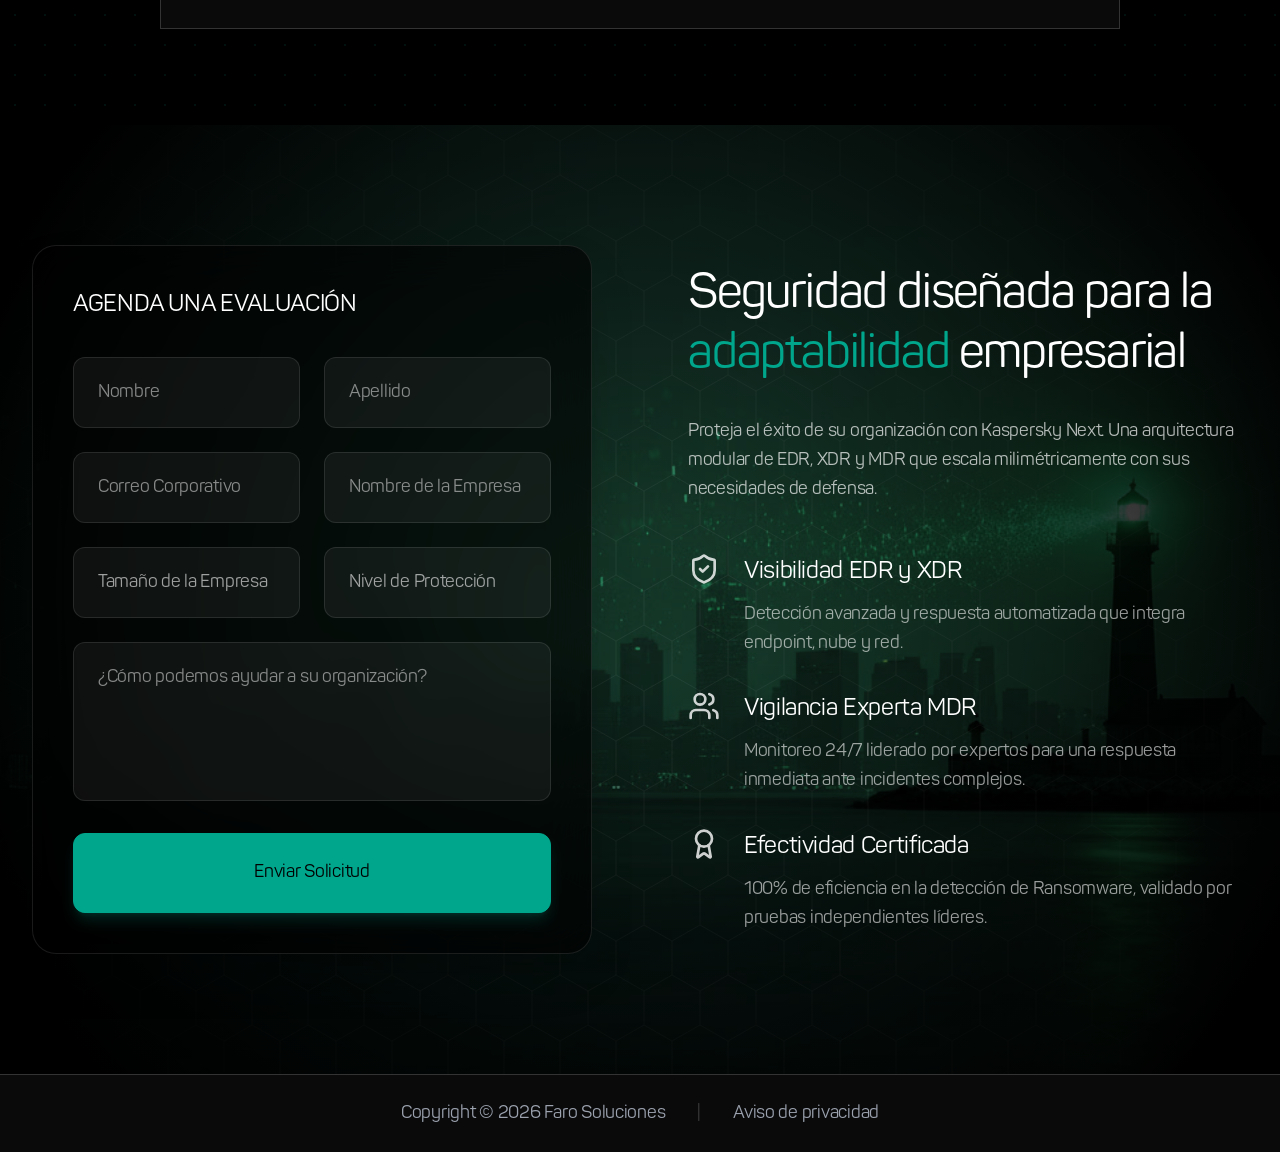
==== commit 45e64d7d: "style: Normalized title (5xl) line-height to 1.25 (SentinelOne style)" ====
--- a/index.html
+++ b/index.html
@@ -116,7 +116,7 @@
         .text-4xl,
         .text-6xl {
             font-size: clamp(2.5rem, 5vw, 3rem) !important;
-            line-height: 1.1 !important;
+            line-height: 1.25 !important;
             letter-spacing: -0.025em !important;
         }
 
